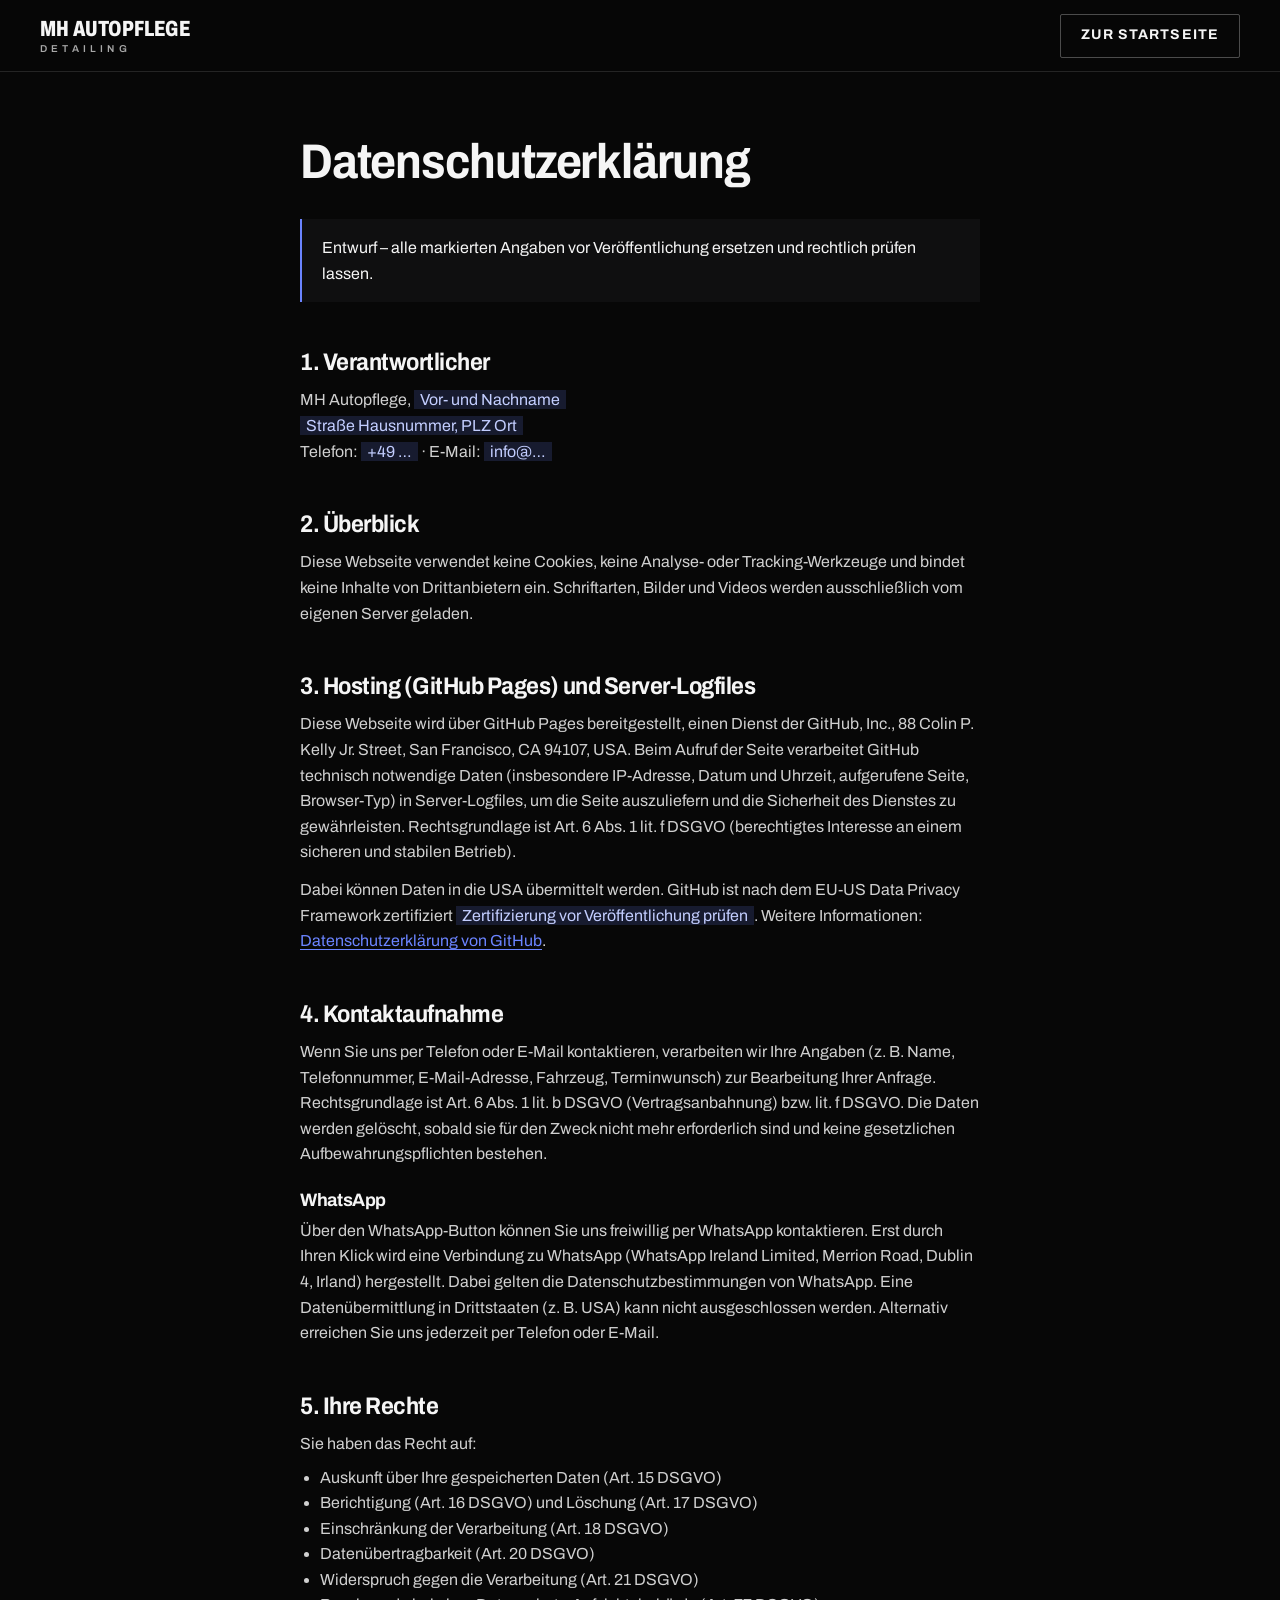
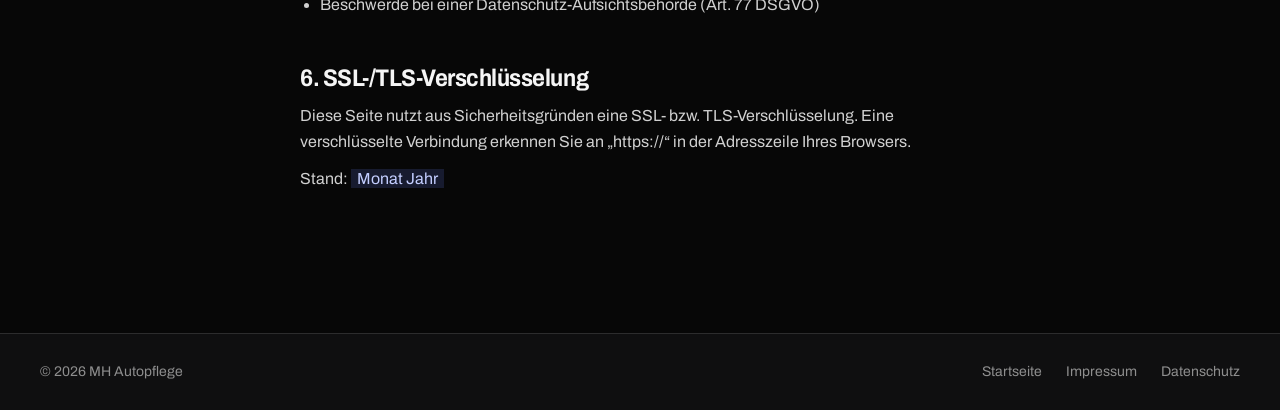
==== datenschutz.html @ 7309d9d5 "Design ruhiger und professioneller Überschriften in Satzschreibung statt Versalien, Hero-Headline ko" ====
<!doctype html>
<html lang="de">
<head>
  <meta charset="utf-8">
  <meta name="viewport" content="width=device-width, initial-scale=1">
  <meta http-equiv="Content-Security-Policy" content="default-src 'self'; img-src 'self' data:; media-src 'self'; font-src 'self'; style-src 'self'; script-src 'self'; object-src 'none'; base-uri 'self'; form-action 'self'">
  <meta name="referrer" content="strict-origin-when-cross-origin">
  <title>Datenschutz – MH Autopflege</title>
  <meta name="robots" content="noindex, follow">
  <meta name="theme-color" content="#070707">
  <link rel="icon" href="assets/img/favicon.svg" type="image/svg+xml">
  <link rel="stylesheet" href="assets/css/style.css">
  <script src="assets/js/main.js" defer></script>
</head>
<body>
  <a class="skip-link" href="#main">Zum Inhalt springen</a>
  <header class="site-header is-scrolled">
    <div class="container site-header__inner">
      <a class="wordmark" href="index.html" aria-label="MH Autopflege Detailing – zur Startseite">
        <span class="wordmark__name">MH Autopflege</span>
        <span class="wordmark__sub">Detailing</span>
      </a>
      <a class="btn btn--outline btn--sm" href="index.html">Zur Startseite</a>
    </div>
  </header>

  <main id="main" class="legal">
    <div class="container legal__inner">
      <h1 class="h-lg">Datenschutz&shy;erklärung</h1>
      <!-- TODO: Platzhalter ersetzen, Hosting-Anbieter eintragen und rechtlich prüfen lassen -->
      <p class="notice">Entwurf – alle markierten Angaben vor Veröffentlichung ersetzen und rechtlich prüfen lassen.</p>

      <h2>1. Verantwortlicher</h2>
      <p>MH Autopflege, <span class="todo">Vor- und Nachname</span><br>
      <span class="todo">Straße Hausnummer, PLZ Ort</span><br>
      Telefon: <span class="todo">+49 …</span> · E-Mail: <span class="todo">info@…</span></p>

      <h2>2. Überblick</h2>
      <p>Diese Webseite verwendet keine Cookies, keine Analyse- oder Tracking-Werkzeuge und bindet keine Inhalte von Drittanbietern ein. Schriftarten, Bilder und Videos werden ausschließlich vom eigenen Server geladen.</p>

      <h2>3. Hosting (GitHub Pages) und Server-Logfiles</h2>
      <p>Diese Webseite wird über GitHub Pages bereitgestellt, einen Dienst der GitHub, Inc., 88 Colin P. Kelly Jr. Street, San Francisco, CA 94107, USA. Beim Aufruf der Seite verarbeitet GitHub technisch notwendige Daten (insbesondere IP-Adresse, Datum und Uhrzeit, aufgerufene Seite, Browser-Typ) in Server-Logfiles, um die Seite auszuliefern und die Sicherheit des Dienstes zu gewährleisten. Rechtsgrundlage ist Art.&nbsp;6 Abs.&nbsp;1 lit.&nbsp;f DSGVO (berechtigtes Interesse an einem sicheren und stabilen Betrieb).</p>
      <p>Dabei können Daten in die USA übermittelt werden. GitHub ist nach dem EU-US Data Privacy Framework zertifiziert <span class="todo">Zertifizierung vor Veröffentlichung prüfen</span>. Weitere Informationen: <a href="https://docs.github.com/de/site-policy/privacy-policies/github-general-privacy-statement" rel="noopener noreferrer">Datenschutzerklärung von GitHub</a>.</p>

      <h2>4. Kontaktaufnahme</h2>
      <p>Wenn Sie uns per Telefon oder E-Mail kontaktieren, verarbeiten wir Ihre Angaben (z.&nbsp;B. Name, Telefonnummer, E-Mail-Adresse, Fahrzeug, Terminwunsch) zur Bearbeitung Ihrer Anfrage. Rechtsgrundlage ist Art.&nbsp;6 Abs.&nbsp;1 lit.&nbsp;b DSGVO (Vertragsanbahnung) bzw. lit.&nbsp;f DSGVO. Die Daten werden gelöscht, sobald sie für den Zweck nicht mehr erforderlich sind und keine gesetzlichen Aufbewahrungspflichten bestehen.</p>

      <h3>WhatsApp</h3>
      <p>Über den WhatsApp-Button können Sie uns freiwillig per WhatsApp kontaktieren. Erst durch Ihren Klick wird eine Verbindung zu WhatsApp (WhatsApp Ireland Limited, Merrion Road, Dublin 4, Irland) hergestellt. Dabei gelten die Datenschutzbestimmungen von WhatsApp. Eine Datenübermittlung in Drittstaaten (z.&nbsp;B. USA) kann nicht ausgeschlossen werden. Alternativ erreichen Sie uns jederzeit per Telefon oder E-Mail.</p>

      <h2>5. Ihre Rechte</h2>
      <p>Sie haben das Recht auf:</p>
      <ul>
        <li>Auskunft über Ihre gespeicherten Daten (Art.&nbsp;15 DSGVO)</li>
        <li>Berichtigung (Art.&nbsp;16 DSGVO) und Löschung (Art.&nbsp;17 DSGVO)</li>
        <li>Einschränkung der Verarbeitung (Art.&nbsp;18 DSGVO)</li>
        <li>Datenübertragbarkeit (Art.&nbsp;20 DSGVO)</li>
        <li>Widerspruch gegen die Verarbeitung (Art.&nbsp;21 DSGVO)</li>
        <li>Beschwerde bei einer Datenschutz-Aufsichtsbehörde (Art.&nbsp;77 DSGVO)</li>
      </ul>

      <h2>6. SSL-/TLS-Verschlüsselung</h2>
      <p>Diese Seite nutzt aus Sicherheitsgründen eine SSL- bzw. TLS-Verschlüsselung. Eine verschlüsselte Verbindung erkennen Sie an „https://“ in der Adresszeile Ihres Browsers.</p>

      <p>Stand: <span class="todo">Monat Jahr</span></p>
    </div>
  </main>

  <footer class="site-footer site-footer--compact">
    <div class="container">
      <div class="site-footer__bottom">
        <p>© <span data-year>2026</span> MH Autopflege</p>
        <nav class="footer-legal" aria-label="Rechtliches">
          <a href="index.html">Startseite</a>
          <a href="impressum.html">Impressum</a>
          <a href="datenschutz.html">Datenschutz</a>
        </nav>
      </div>
    </div>
  </footer>
</body>
</html>
---- assets/css/style.css ----
/* ==========================================================================
   MH Autopflege – Stylesheet
   Alle Farben/Abstände als Tokens in :root. Akzent = Studio-Blau (--accent).
   ========================================================================== */

/* ---------- Schrift (lokal, DSGVO-konform) ----------
   Archivo Variable: Achsen wght 100–900 und wdth 62–125 %.
   Überschriften schmal (font-stretch), Fließtext normal. */
@font-face {
  font-family: "Archivo";
  font-style: normal;
  font-display: swap;
  font-weight: 100 900;
  font-stretch: 62% 125%;
  src: url("../fonts/archivo-latin-wdth-normal.woff2") format("woff2-variations");
  unicode-range: U+0000-00FF, U+0131, U+0152-0153, U+02BB-02BC, U+02C6, U+02DA, U+02DC, U+0304, U+0308, U+0329, U+2000-206F, U+20AC, U+2122, U+2191, U+2193, U+2212, U+2215, U+FEFF, U+FFFD;
}

/* ---------- Tokens ---------- */
:root {
  /* Flächen */
  --color-bg: #070707;
  --color-bg-raised: #0f0f10;
  --color-bg-hover: #141416;
  --color-line: rgba(255, 255, 255, 0.12);
  --color-line-strong: rgba(255, 255, 255, 0.28);

  /* Text (Kontrast auf --color-bg: 19:1 / 8.6:1 / 6:1) */
  --color-text: #f5f5f5;
  --color-text-muted: #a8a8a8;
  --color-text-subtle: #8e8e8e;

  /* Akzent: Blau der Studio-Beleuchtung (6.2:1 auf --color-bg) */
  --color-accent: #6b84ff;
  --color-accent-line: rgba(107, 132, 255, 0.5);

  /* Primär-Button: weiß auf schwarz */
  --color-btn: #f5f5f5;
  --color-btn-text: #070707;
  --color-btn-hover: #d9d9d9;

  --font: "Archivo", system-ui, -apple-system, "Segoe UI", Roboto, sans-serif;
  --stretch-head: 90%;
  --stretch-display: 72%;

  /* Abstände (8er-Raster) */
  --space-1: 8px;
  --space-2: 16px;
  --space-3: 24px;
  --space-4: 32px;
  --space-6: 48px;
  --space-8: 64px;
  --section-y: clamp(80px, 11vw, 144px);

  --container: 1240px;
  --gutter: clamp(16px, 4vw, 40px);
  --header-h: 72px;
  --radius: 2px;

  --dur-fast: 150ms;
  --dur: 250ms;
  --ease-out: cubic-bezier(0.22, 1, 0.36, 1);

  --z-header: 50;
  --z-skip: 100;

  color-scheme: dark;
}

/* ---------- Basis ---------- */
*,
*::before,
*::after { box-sizing: border-box; }

html {
  scroll-behavior: smooth;
  scroll-padding-top: calc(var(--header-h) + 24px);
  -webkit-text-size-adjust: 100%;
}

body {
  margin: 0;
  background: var(--color-bg);
  color: var(--color-text);
  font-family: var(--font);
  font-size: 1rem;
  font-stretch: 100%;
  line-height: 1.6;
  -webkit-font-smoothing: antialiased;
}

img, video { display: block; max-width: 100%; }
a { color: inherit; text-decoration: none; }
ul { margin: 0; padding: 0; list-style: none; }
p { margin: 0; }
h1, h2, h3, h4 {
  margin: 0;
  font-weight: 700;
  font-stretch: var(--stretch-head);
  line-height: 1.05;
  letter-spacing: -0.02em;
  text-wrap: balance;
}

a, button { cursor: pointer; touch-action: manipulation; }

:focus-visible {
  outline: 2px solid var(--color-accent);
  outline-offset: 3px;
}

::selection { background: var(--color-accent); color: #000; }

.container {
  width: 100%;
  max-width: calc(var(--container) + var(--gutter) * 2);
  margin-inline: auto;
  padding-inline: var(--gutter);
}

.skip-link {
  position: absolute;
  left: var(--space-2);
  top: -80px;
  z-index: var(--z-skip);
  padding: 12px 16px;
  background: var(--color-btn);
  color: var(--color-btn-text);
  font-weight: 700;
}
.skip-link:focus { top: var(--space-2); }

[hidden] { display: none !important; }

.visually-hidden {
  position: absolute !important;
  width: 1px; height: 1px;
  margin: -1px; padding: 0;
  overflow: hidden;
  clip: rect(0 0 0 0);
  white-space: nowrap;
  border: 0;
}

/* ---------- Typo-Bausteine ---------- */
.label {
  font-size: 0.8125rem;
  font-weight: 600;
  letter-spacing: 0.14em;
  text-transform: uppercase;
  color: var(--color-text-muted);
}
.label--accent { color: var(--color-accent); }

.h-xl { font-size: clamp(2.625rem, 5.4vw, 5rem); letter-spacing: -0.03em; }
.h-lg { font-size: clamp(2rem, 3.8vw, 3.375rem); letter-spacing: -0.025em; }
.h-md { font-size: clamp(1.5rem, 2.4vw, 2rem); }

.lead {
  font-size: clamp(1.0625rem, 1.4vw, 1.1875rem);
  line-height: 1.6;
  color: var(--color-text-muted);
  max-width: 60ch;
}

/* ---------- Buttons ---------- */
.btn {
  display: inline-flex;
  align-items: center;
  justify-content: center;
  gap: 12px;
  min-height: 52px;
  padding: 0 28px;
  border: 1px solid transparent;
  border-radius: var(--radius);
  font-size: 0.875rem;
  font-weight: 700;
  letter-spacing: 0.08em;
  text-transform: uppercase;
  white-space: nowrap;
  transition: background-color var(--dur) var(--ease-out),
    border-color var(--dur) var(--ease-out), color var(--dur) var(--ease-out);
}
.btn svg { width: 18px; height: 18px; flex: none; transition: transform var(--dur) var(--ease-out); }
.btn:hover svg { transform: translateX(3px); }

.btn--primary { background: var(--color-btn); color: var(--color-btn-text); }
.btn--primary:hover { background: var(--color-btn-hover); }
.btn--primary:active { background: #c4c4c4; }

.btn--outline { border-color: var(--color-line-strong); color: var(--color-text); }
.btn--outline:hover { border-color: var(--color-text); }
.btn--outline:active { background: rgba(255, 255, 255, 0.06); }

.btn--sm { min-height: 44px; padding: 0 20px; }

.link-arrow {
  display: inline-flex;
  align-items: center;
  gap: 10px;
  min-height: 44px;
  font-size: 0.875rem;
  font-weight: 700;
  letter-spacing: 0.08em;
  text-transform: uppercase;
  border-bottom: 1px solid var(--color-line-strong);
  transition: border-color var(--dur) var(--ease-out), color var(--dur) var(--ease-out);
}
.link-arrow:hover { border-color: var(--color-accent); color: var(--color-accent); }
.link-arrow svg { width: 16px; height: 16px; }

/* ---------- Header ---------- */
.site-header {
  position: fixed;
  inset: 0 0 auto 0;
  z-index: var(--z-header);
  height: var(--header-h);
  border-bottom: 1px solid transparent;
  transition: background-color var(--dur) var(--ease-out), border-color var(--dur) var(--ease-out);
}
.site-header.is-scrolled,
.site-header.is-open {
  background: rgba(7, 7, 7, 0.92);
  border-bottom-color: var(--color-line);
  backdrop-filter: blur(12px);
}
.site-header__inner {
  display: flex;
  align-items: center;
  justify-content: space-between;
  gap: var(--space-3);
  height: 100%;
}

.wordmark {
  display: inline-flex;
  flex-direction: column;
  justify-content: center;
  min-height: 44px;
  line-height: 1;
}
.wordmark__name {
  white-space: nowrap;
  font-size: 1.375rem;
  font-weight: 800;
  font-stretch: var(--stretch-display);
  text-transform: uppercase;
  letter-spacing: 0.01em;
}
.wordmark__sub {
  margin-top: 4px;
  font-size: 0.625rem;
  font-weight: 600;
  letter-spacing: 0.42em;
  text-transform: uppercase;
  color: var(--color-text-muted);
}

.nav { display: flex; align-items: center; gap: var(--space-4); }
.nav__list { display: flex; gap: var(--space-1); }
.nav__link {
  display: inline-flex;
  align-items: center;
  min-height: 44px;
  padding: 0 12px;
  font-size: 0.8125rem;
  font-weight: 600;
  letter-spacing: 0.1em;
  text-transform: uppercase;
  color: var(--color-text-muted);
  transition: color var(--dur-fast) var(--ease-out);
}
.nav__link:hover,
.nav__link.is-active { color: var(--color-text); }

.nav-toggle {
  display: none;
  align-items: center;
  gap: 10px;
  min-height: 44px;
  padding: 0 14px;
  border: 1px solid var(--color-line-strong);
  border-radius: var(--radius);
  background: transparent;
  color: var(--color-text);
  font: inherit;
  font-size: 0.8125rem;
  font-weight: 700;
  letter-spacing: 0.1em;
  text-transform: uppercase;
}
.nav-toggle__icon { position: relative; width: 16px; height: 10px; }
.nav-toggle__icon::before,
.nav-toggle__icon::after {
  content: "";
  position: absolute;
  left: 0;
  width: 100%;
  height: 1.5px;
  background: currentColor;
  transition: transform var(--dur) var(--ease-out), top var(--dur) var(--ease-out);
}
.nav-toggle__icon::before { top: 0; }
.nav-toggle__icon::after { top: calc(100% - 1.5px); }
.is-open .nav-toggle__icon::before { top: 4px; transform: rotate(45deg); }
.is-open .nav-toggle__icon::after { top: 4px; transform: rotate(-45deg); }

@media (max-width: 960px) {
  .nav-toggle { display: inline-flex; }
  .nav {
    position: fixed;
    inset: var(--header-h) 0 auto 0;
    flex-direction: column;
    align-items: stretch;
    gap: var(--space-3);
    padding: var(--space-2) var(--gutter) var(--space-4);
    background: var(--color-bg);
    border-bottom: 1px solid var(--color-line);
    opacity: 0;
    visibility: hidden;
    transition: opacity var(--dur-fast) ease-in, visibility 0s linear var(--dur-fast);
  }
  .is-open .nav {
    opacity: 1;
    visibility: visible;
    transition: opacity var(--dur) var(--ease-out);
  }
  .nav__list { flex-direction: column; gap: 0; }
  .nav__link {
    width: 100%;
    min-height: 56px;
    padding: 0;
    font-size: 1.5rem;
    font-weight: 700;
    font-stretch: var(--stretch-head);
    letter-spacing: -0.01em;
    text-transform: none;
    color: var(--color-text);
    border-bottom: 1px solid var(--color-line);
  }
}

/* ---------- Hero ---------- */
.hero {
  position: relative;
  display: flex;
  align-items: flex-end;
  min-height: 100vh;
  min-height: 100dvh;
  padding: calc(var(--header-h) + var(--space-6)) 0 var(--space-8);
  overflow: hidden;
  isolation: isolate;
}
.hero__media {
  position: absolute;
  inset: 0 0 0 auto;
  z-index: -1;
  width: 52%;
}
.hero__media img,
.hero__video {
  position: absolute;
  inset: 0;
  width: 100%;
  height: 100%;
  object-fit: cover;
  object-position: 50% 30%;
}
.hero__media::after {
  content: "";
  position: absolute;
  inset: 0;
  background:
    linear-gradient(90deg, var(--color-bg) 0%, rgba(7, 7, 7, 0) 35%),
    linear-gradient(0deg, var(--color-bg) 0%, rgba(7, 7, 7, 0) 25%);
}
.hero__video { opacity: 0; transition: opacity 600ms var(--ease-out); }
.hero__video.is-ready { opacity: 1; }
.hero__media.is-missing img { display: none; }

.hero__content { position: relative; max-width: 780px; }
.hero__kicker { display: block; margin-bottom: var(--space-3); }
.hero__title { line-height: 1.02; }
.hero__title span { display: block; color: var(--color-accent); }
.hero__text { margin-top: var(--space-4); }
.hero__text p + p { margin-top: 4px; }
.hero__actions {
  display: flex;
  flex-wrap: wrap;
  gap: 12px;
  margin-top: var(--space-6);
}

@media (max-width: 960px) {
  .hero { min-height: 100svh; }
  .hero__media { width: 100%; }
  .hero__media img { object-position: 50% 20%; }
  .hero__media::after {
    background: linear-gradient(0deg, var(--color-bg) 12%, rgba(7, 7, 7, 0.9) 50%, rgba(7, 7, 7, 0.6) 80%, rgba(7, 7, 7, 0.7) 100%);
  }
}
@media (max-width: 560px) {
  .hero__actions .btn { flex: 1 1 100%; }
}

/* ---------- Sektionen ---------- */
.section { padding-block: var(--section-y); }
.section--raised { background: var(--color-bg-raised); }
.section + .section:not(.section--raised) { border-top: 1px solid var(--color-line); }

.section-head {
  display: grid;
  grid-template-columns: 1fr 1fr;
  gap: var(--space-3) var(--space-6);
  align-items: end;
  margin-bottom: clamp(48px, 7vw, 88px);
}
.section-head .label { grid-column: 1 / -1; }
.section-head .lead { justify-self: end; }
@media (max-width: 860px) {
  .section-head { grid-template-columns: 1fr; }
  .section-head .lead { justify-self: start; }
}

/* ---------- Über uns / Intro ---------- */
.about {
  display: grid;
  grid-template-columns: 5fr 7fr;
  gap: clamp(40px, 7vw, 112px);
  align-items: center;
}
.about__media {
  position: relative;
  aspect-ratio: 4 / 5;
  overflow: hidden;
  background: var(--color-bg-raised);
}
.about__media img { width: 100%; height: 100%; object-fit: cover; }
.about__title { margin: var(--space-3) 0 var(--space-4); }
.about__sub {
  margin-bottom: var(--space-2);
  font-size: 1.1875rem;
  font-weight: 700;
  color: var(--color-text);
}
.about .link-arrow { margin-top: var(--space-4); }

.facts {
  display: grid;
  grid-template-columns: 1fr 1fr;
  margin-top: var(--space-6);
  border-top: 1px solid var(--color-line);
}
.fact { padding: var(--space-3) var(--space-3) 0 0; }
.fact + .fact { padding-left: var(--space-3); border-left: 1px solid var(--color-line); }
.fact__value {
  display: block;
  font-size: clamp(3rem, 6vw, 4.5rem);
  font-weight: 800;
  font-stretch: var(--stretch-display);
  line-height: 1;
  font-variant-numeric: tabular-nums;
}
.fact__label { display: block; margin-top: var(--space-1); font-weight: 700; }
.fact__sub { display: block; color: var(--color-text-muted); font-size: 0.9375rem; }

@media (max-width: 860px) {
  .about { grid-template-columns: 1fr; }
  .about__media { aspect-ratio: 4 / 4.2; }
}

/* ---------- Leistungen ---------- */
.jump {
  display: grid;
  grid-template-columns: repeat(4, minmax(0, 1fr));
  gap: 1px;
  margin-bottom: clamp(48px, 7vw, 88px);
  background: var(--color-line);
  border: 1px solid var(--color-line);
}
.jump a {
  display: flex;
  align-items: center;
  gap: 10px;
  min-height: 64px;
  padding: 0 var(--space-2);
  background: var(--color-bg);
  font-size: 0.875rem;
  font-weight: 700;
  letter-spacing: 0.06em;
  text-transform: uppercase;
  transition: background-color var(--dur-fast) var(--ease-out);
}
.jump a span { color: var(--color-accent); font-variant-numeric: tabular-nums; }
.jump a:hover { background: var(--color-bg-hover); }
@media (max-width: 960px) {
  .jump { grid-template-columns: repeat(2, minmax(0, 1fr)); }
}
@media (max-width: 560px) {
  .jump a { min-height: 56px; gap: 8px; padding: 0 12px; font-size: 0.8125rem; font-stretch: 82%; letter-spacing: 0.02em; }
}

.category {
  display: grid;
  grid-template-columns: 4fr 8fr;
  gap: var(--space-4) clamp(32px, 6vw, 96px);
}
.category + .category { margin-top: clamp(72px, 10vw, 128px); }
.category__aside { align-self: start; position: sticky; top: calc(var(--header-h) + var(--space-4)); }
.category__num {
  display: block;
  margin-bottom: var(--space-2);
  font-size: 0.875rem;
  font-weight: 700;
  letter-spacing: 0.1em;
  color: var(--color-accent);
  font-variant-numeric: tabular-nums;
}
.category__intro { margin-top: var(--space-2); color: var(--color-text-muted); max-width: 36ch; }

@media (max-width: 860px) {
  .category { grid-template-columns: 1fr; }
  .category__aside { position: static; }
}

/* Leistungszeile: Bild | Text | Preis */
.services { border-top: 1px solid var(--color-line); }
.service {
  display: grid;
  grid-template-columns: 200px 1fr auto;
  gap: var(--space-3);
  align-items: start;
  padding: var(--space-3) 0;
  border-bottom: 1px solid var(--color-line);
}
.service__title {
  font-size: clamp(1.25rem, 1.8vw, 1.5rem);
  line-height: 1.15;
}
.service__note {
  margin-top: 6px;
  font-size: 0.8125rem;
  font-weight: 600;
  letter-spacing: 0.08em;
  text-transform: uppercase;
  color: var(--color-text-subtle);
}
.service__text { margin-top: 12px; color: var(--color-text-muted); max-width: 52ch; }
.service__price {
  font-size: clamp(1.5rem, 2.4vw, 1.875rem);
  font-weight: 800;
  font-stretch: var(--stretch-display);
  line-height: 1;
  white-space: nowrap;
  text-align: right;
}
.service__price small {
  display: block;
  margin-bottom: 4px;
  font-size: 0.75rem;
  font-weight: 600;
  font-stretch: 100%;
  letter-spacing: 0.12em;
  text-transform: uppercase;
  color: var(--color-text-subtle);
}

@media (max-width: 560px) {
  .service {
    grid-template-columns: 108px 1fr;
    gap: 6px var(--space-2);
  }
  .service__media { grid-column: 1; grid-row: 1 / span 2; }
  .service__body { grid-column: 2; grid-row: 1; }
  .service__price {
    grid-column: 2;
    grid-row: 2;
    align-self: start;
    text-align: left;
    font-size: 1.25rem;
  }
  .service__price small { display: inline; margin: 0 6px 0 0; }
  .service__title { font-size: 1.1875rem; }
  .service__text { margin-top: 8px; font-size: 0.9375rem; }
}

/* Bildrahmen; fehlt das Foto, erscheint die Icon-Kachel (.media__icon) */
.media {
  position: relative;
  aspect-ratio: 4 / 5;
  overflow: hidden;
  background: var(--color-bg-raised);
}
.media img { width: 100%; height: 100%; object-fit: cover; }
.media__icon { display: none; }
.media.is-missing {
  background:
    radial-gradient(70% 55% at 50% 45%, rgba(107, 132, 255, 0.12), transparent 70%),
    linear-gradient(180deg, #141417, #0d0d0f);
  box-shadow: inset 0 0 0 1px var(--color-line);
}
.media.is-missing .media__icon {
  position: absolute;
  inset: 0;
  display: grid;
  place-items: center;
  color: var(--color-accent);
}
.media__icon svg { width: 34%; max-width: 64px; height: auto; }
.media.is-missing img,
.media.is-missing video { display: none; }

/* ---------- Komplettpakete ---------- */
.packages-wrap {
  display: grid;
  grid-template-columns: 5fr 7fr;
  gap: clamp(40px, 7vw, 112px);
  align-items: start;
}
.packages-wrap .media {
  position: sticky;
  top: calc(var(--header-h) + var(--space-4));
  aspect-ratio: 3 / 4;
}
.packages-lead { margin: var(--space-3) 0 var(--space-6); }
.packages { border-top: 1px solid var(--color-line); }
.package {
  display: grid;
  grid-template-columns: 1fr auto;
  gap: var(--space-2) var(--space-4);
  padding: var(--space-4) 0;
  border-bottom: 1px solid var(--color-line);
}
.package__title { font-size: clamp(1.5rem, 2.4vw, 2rem); }
.package__price {
  font-size: clamp(1.75rem, 3vw, 2.5rem);
  font-weight: 800;
  font-stretch: var(--stretch-display);
  line-height: 0.95;
  text-align: right;
  white-space: nowrap;
}
.package__price small {
  display: block;
  margin-bottom: 4px;
  font-size: 0.75rem;
  font-weight: 600;
  font-stretch: 100%;
  letter-spacing: 0.12em;
  text-transform: uppercase;
  color: var(--color-text-subtle);
}
.package__groups {
  grid-column: 1 / -1;
  display: grid;
  grid-template-columns: 1fr 1fr;
  gap: var(--space-3);
}
.package__group h4 {
  margin-bottom: 10px;
  font-size: 0.8125rem;
  font-weight: 700;
  font-stretch: 100%;
  letter-spacing: 0.14em;
  text-transform: uppercase;
  color: var(--color-accent);
}
.ticks li {
  position: relative;
  padding-left: 22px;
  color: var(--color-text-muted);
}
.ticks li + li { margin-top: 4px; }
.ticks li::before {
  content: "";
  position: absolute;
  left: 0;
  top: 0.62em;
  width: 10px;
  height: 1.5px;
  background: var(--color-text);
}
.price-note {
  margin-top: var(--space-6);
  padding-top: var(--space-3);
  border-top: 1px solid var(--color-line);
  font-size: 0.9375rem;
  color: var(--color-text-subtle);
  max-width: 80ch;
}
.packages-wrap .btn { margin-top: var(--space-4); }

@media (max-width: 860px) {
  .packages-wrap { grid-template-columns: 1fr; }
  .packages-wrap .media { position: static; aspect-ratio: 4 / 3.4; }
  .packages-wrap .media img { object-position: 50% 62%; }
}
@media (max-width: 480px) {
  .package__groups { grid-template-columns: 1fr; }
}

/* ---------- Videos ---------- */
.video-wrap {
  display: grid;
  grid-template-columns: minmax(0, 1fr) auto;
  gap: var(--space-6) clamp(40px, 7vw, 112px);
  align-items: center;
}
.video-wrap__text .h-lg { margin: var(--space-3) 0 var(--space-3); }
.videos { display: flex; flex-wrap: wrap; gap: var(--space-3); }
.video { width: min(380px, 100%); margin: 0; }
.video .media { aspect-ratio: 9 / 16; }
.video video { width: 100%; height: 100%; object-fit: cover; background: #000; }
.video figcaption { margin-top: var(--space-2); font-weight: 700; }
.video figcaption span { display: block; font-weight: 400; color: var(--color-text-muted); font-size: 0.9375rem; }
@media (max-width: 860px) {
  .video-wrap { grid-template-columns: 1fr; }
  .video { width: 100%; max-width: 420px; }
}

/* ---------- Kontakt ---------- */
.contact {
  display: grid;
  grid-template-columns: 5fr 7fr;
  gap: var(--space-6) clamp(40px, 7vw, 112px);
  align-items: start;
}
.contact__media { aspect-ratio: 4 / 5; }
.contact__media img { object-position: 50% 30%; }
.contact__title { margin: var(--space-3) 0 var(--space-4); }
.contact__phone {
  display: inline-flex;
  align-items: center;
  min-height: 56px;
  margin-top: var(--space-4);
  font-size: clamp(2rem, 5vw, 3.75rem);
  font-weight: 800;
  font-stretch: var(--stretch-display);
  line-height: 1;
  border-bottom: 2px solid var(--color-accent-line);
  transition: border-color var(--dur) var(--ease-out), color var(--dur) var(--ease-out);
}
.contact__phone:hover { color: var(--color-accent); border-color: var(--color-accent); }
.contact__actions { display: flex; flex-wrap: wrap; gap: 12px; margin-top: var(--space-4); }
.contact__list { margin: var(--space-6) 0 0; border-top: 1px solid var(--color-line); }
.contact__item {
  display: grid;
  grid-template-columns: 140px 1fr;
  align-items: center;
  gap: var(--space-2);
  min-height: 56px;
  padding: 6px 0;
  border-bottom: 1px solid var(--color-line);
}
.contact__item dd { margin: 0; font-size: 1.0625rem; }
.contact__item a {
  display: inline-flex;
  align-items: center;
  min-height: 44px;
  transition: color var(--dur-fast);
}
.contact__item a:hover { color: var(--color-accent); }

@media (max-width: 860px) {
  .contact { grid-template-columns: 1fr; }
  .contact__media { aspect-ratio: 4 / 3.6; }
}
@media (max-width: 560px) {
  .contact__actions .btn { flex: 1 1 100%; }
  .contact__item { grid-template-columns: 1fr; gap: 0; padding: 12px 0; }
}

/* ---------- Footer ---------- */
.site-footer {
  padding-block: var(--space-8) var(--space-4);
  border-top: 1px solid var(--color-line);
  background: var(--color-bg-raised);
  color: var(--color-text-muted);
  font-size: 0.9375rem;
}
.footer-grid {
  display: grid;
  grid-template-columns: 2fr 1fr 1fr;
  gap: var(--space-6) var(--space-4);
}
.footer-brand p { margin-top: var(--space-2); max-width: 34ch; }
.footer-col h2 {
  margin-bottom: 12px;
  font-size: 0.8125rem;
  font-weight: 700;
  font-stretch: 100%;
  letter-spacing: 0.14em;
  text-transform: uppercase;
  color: var(--color-text);
}
.footer-col a,
.footer-col span {
  display: flex;
  align-items: center;
  min-height: 40px;
}
.footer-col a { transition: color var(--dur-fast); }
.footer-col a:hover { color: var(--color-text); }
.site-footer__bottom {
  display: flex;
  flex-wrap: wrap;
  justify-content: space-between;
  align-items: center;
  gap: 0 var(--space-3);
  margin-top: var(--space-6);
  padding-top: var(--space-2);
  border-top: 1px solid var(--color-line);
  font-size: 0.875rem;
  color: var(--color-text-subtle);
}
.footer-legal { display: flex; gap: var(--space-3); }
.footer-legal a {
  display: inline-flex;
  align-items: center;
  min-height: 44px;
  transition: color var(--dur-fast);
}
.footer-legal a:hover { color: var(--color-text); }
.site-footer--compact { padding-block: var(--space-2); }
.site-footer--compact .site-footer__bottom { margin-top: 0; padding-top: 0; border-top: 0; }

@media (max-width: 760px) {
  .footer-grid { grid-template-columns: 1fr 1fr; }
  .footer-brand { grid-column: 1 / -1; }
}
@media (max-width: 420px) {
  .footer-grid { grid-template-columns: 1fr; }
}

/* ---------- Rechtstexte ---------- */
.legal { padding: calc(var(--header-h) + var(--space-8)) 0 var(--section-y); }
.legal__inner { max-width: 760px; }
.legal h1 { margin-bottom: var(--space-4); }
.legal h2 {
  margin: var(--space-6) 0 12px;
  font-size: 1.5rem;
}
.legal h3 {
  margin: var(--space-3) 0 8px;
  font-size: 1.125rem;
  font-stretch: 100%;
  text-transform: none;
}
.legal p, .legal li { color: #d0d0d0; overflow-wrap: break-word; }
.legal p + p { margin-top: 12px; }
.legal ul { list-style: disc; padding-left: 20px; margin-top: 8px; }
.legal a { color: var(--color-accent); text-decoration: underline; text-underline-offset: 3px; }
.legal .todo {
  padding: 1px 6px;
  background: rgba(107, 132, 255, 0.16);
  color: #c3ceff;
}
.legal .notice {
  margin-bottom: var(--space-4);
  padding: var(--space-2) 20px;
  border-left: 2px solid var(--color-accent);
  background: var(--color-bg-raised);
  color: var(--color-text);
}

/* ---------- Bewegung reduzieren ---------- */
@media (prefers-reduced-motion: reduce) {
  html { scroll-behavior: auto; }
  *, *::before, *::after {
    animation-duration: 0.01ms !important;
    animation-iteration-count: 1 !important;
    transition-duration: 0.01ms !important;
  }
}
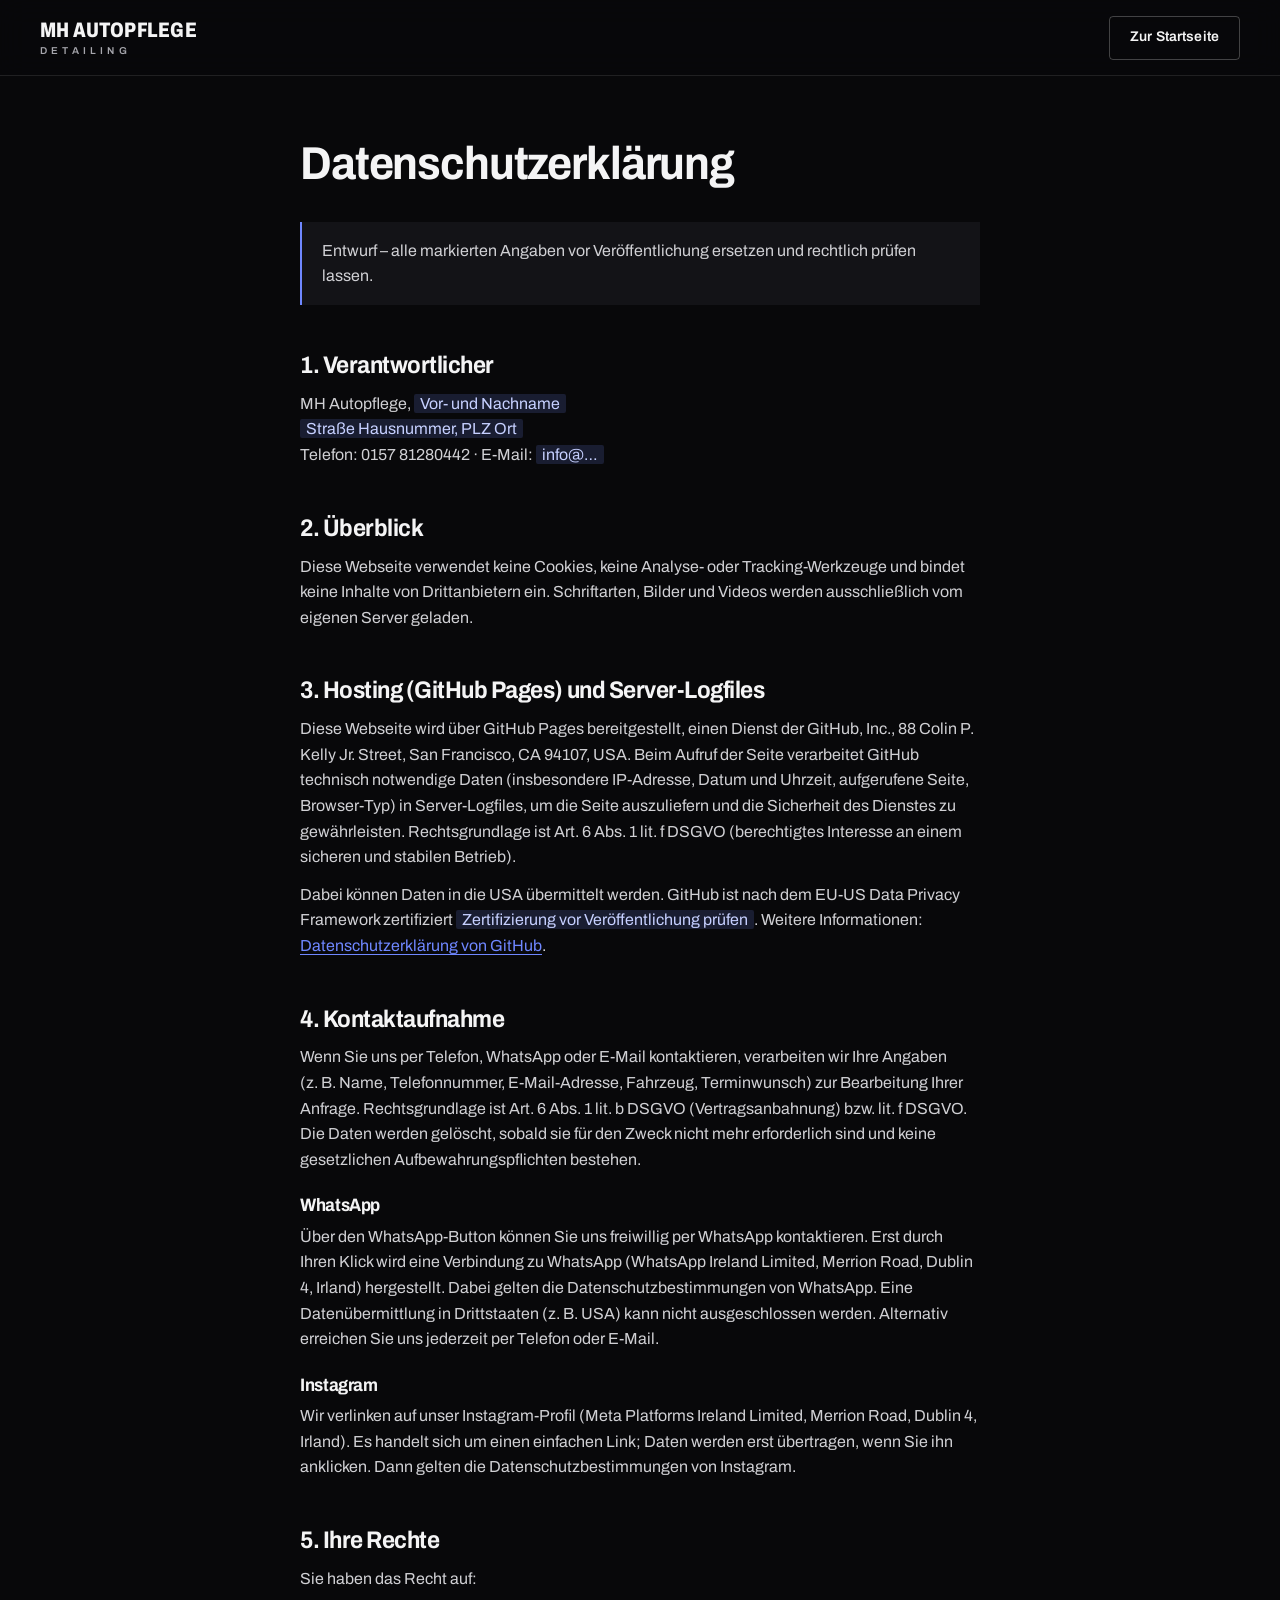
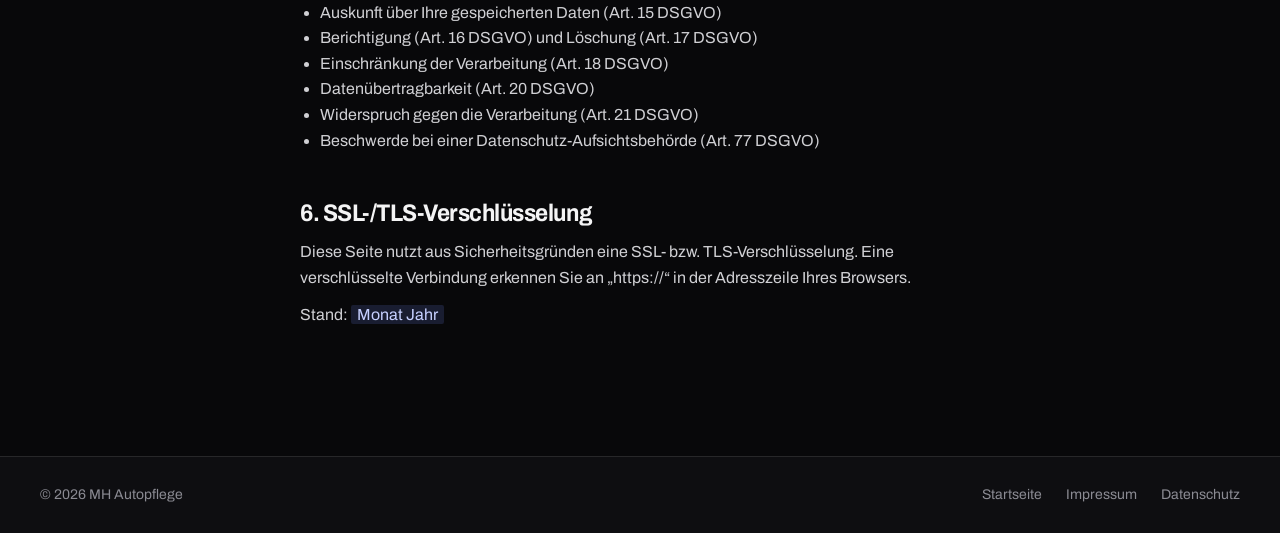
==== commit 5e9d39a9: "Hero mit Vollbild-Video, neue Anordnung, echte Kontaktdaten - Hero: Hintergrundvideo vollflächig (10" ====
--- a/datenschutz.html
+++ b/datenschutz.html
@@ -33,7 +33,7 @@
       <h2>1. Verantwortlicher</h2>
       <p>MH Autopflege, <span class="todo">Vor- und Nachname</span><br>
       <span class="todo">Straße Hausnummer, PLZ Ort</span><br>
-      Telefon: <span class="todo">+49 …</span> · E-Mail: <span class="todo">info@…</span></p>
+      Telefon: 0157 81280442 · E-Mail: <span class="todo">info@…</span></p>
 
       <h2>2. Überblick</h2>
       <p>Diese Webseite verwendet keine Cookies, keine Analyse- oder Tracking-Werkzeuge und bindet keine Inhalte von Drittanbietern ein. Schriftarten, Bilder und Videos werden ausschließlich vom eigenen Server geladen.</p>
@@ -43,10 +43,13 @@
       <p>Dabei können Daten in die USA übermittelt werden. GitHub ist nach dem EU-US Data Privacy Framework zertifiziert <span class="todo">Zertifizierung vor Veröffentlichung prüfen</span>. Weitere Informationen: <a href="https://docs.github.com/de/site-policy/privacy-policies/github-general-privacy-statement" rel="noopener noreferrer">Datenschutzerklärung von GitHub</a>.</p>
 
       <h2>4. Kontaktaufnahme</h2>
-      <p>Wenn Sie uns per Telefon oder E-Mail kontaktieren, verarbeiten wir Ihre Angaben (z.&nbsp;B. Name, Telefonnummer, E-Mail-Adresse, Fahrzeug, Terminwunsch) zur Bearbeitung Ihrer Anfrage. Rechtsgrundlage ist Art.&nbsp;6 Abs.&nbsp;1 lit.&nbsp;b DSGVO (Vertragsanbahnung) bzw. lit.&nbsp;f DSGVO. Die Daten werden gelöscht, sobald sie für den Zweck nicht mehr erforderlich sind und keine gesetzlichen Aufbewahrungspflichten bestehen.</p>
+      <p>Wenn Sie uns per Telefon, WhatsApp oder E-Mail kontaktieren, verarbeiten wir Ihre Angaben (z.&nbsp;B. Name, Telefonnummer, E-Mail-Adresse, Fahrzeug, Terminwunsch) zur Bearbeitung Ihrer Anfrage. Rechtsgrundlage ist Art.&nbsp;6 Abs.&nbsp;1 lit.&nbsp;b DSGVO (Vertragsanbahnung) bzw. lit.&nbsp;f DSGVO. Die Daten werden gelöscht, sobald sie für den Zweck nicht mehr erforderlich sind und keine gesetzlichen Aufbewahrungspflichten bestehen.</p>
 
       <h3>WhatsApp</h3>
       <p>Über den WhatsApp-Button können Sie uns freiwillig per WhatsApp kontaktieren. Erst durch Ihren Klick wird eine Verbindung zu WhatsApp (WhatsApp Ireland Limited, Merrion Road, Dublin 4, Irland) hergestellt. Dabei gelten die Datenschutzbestimmungen von WhatsApp. Eine Datenübermittlung in Drittstaaten (z.&nbsp;B. USA) kann nicht ausgeschlossen werden. Alternativ erreichen Sie uns jederzeit per Telefon oder E-Mail.</p>
+
+      <h3>Instagram</h3>
+      <p>Wir verlinken auf unser Instagram-Profil (Meta Platforms Ireland Limited, Merrion Road, Dublin 4, Irland). Es handelt sich um einen einfachen Link; Daten werden erst übertragen, wenn Sie ihn anklicken. Dann gelten die Datenschutzbestimmungen von Instagram.</p>
 
       <h2>5. Ihre Rechte</h2>
       <p>Sie haben das Recht auf:</p>
--- a/assets/css/style.css
+++ b/assets/css/style.css
@@ -1,11 +1,10 @@
 /* ==========================================================================
    MH Autopflege – Stylesheet
-   Alle Farben/Abstände als Tokens in :root. Akzent = Studio-Blau (--accent).
+   Alle Farben/Abstände als Tokens in :root. Akzent = Studio-Blau (--color-accent).
    ========================================================================== */
 
 /* ---------- Schrift (lokal, DSGVO-konform) ----------
-   Archivo Variable: Achsen wght 100–900 und wdth 62–125 %.
-   Überschriften schmal (font-stretch), Fließtext normal. */
+   Archivo Variable: Achsen wght 100–900, wdth 62–125 %. */
 @font-face {
   font-family: "Archivo";
   font-style: normal;
@@ -18,44 +17,42 @@
 
 /* ---------- Tokens ---------- */
 :root {
-  /* Flächen */
-  --color-bg: #070707;
-  --color-bg-raised: #0f0f10;
-  --color-bg-hover: #141416;
-  --color-line: rgba(255, 255, 255, 0.12);
-  --color-line-strong: rgba(255, 255, 255, 0.28);
-
-  /* Text (Kontrast auf --color-bg: 19:1 / 8.6:1 / 6:1) */
-  --color-text: #f5f5f5;
-  --color-text-muted: #a8a8a8;
-  --color-text-subtle: #8e8e8e;
-
-  /* Akzent: Blau der Studio-Beleuchtung (6.2:1 auf --color-bg) */
-  --color-accent: #6b84ff;
-  --color-accent-line: rgba(107, 132, 255, 0.5);
-
-  /* Primär-Button: weiß auf schwarz */
-  --color-btn: #f5f5f5;
-  --color-btn-text: #070707;
-  --color-btn-hover: #d9d9d9;
+  --color-bg: #08080a;
+  --color-bg-alt: #0e0e11;
+  --color-surface: #131317;
+  --color-surface-hover: #18181d;
+  --color-line: rgba(255, 255, 255, 0.1);
+  --color-line-strong: rgba(255, 255, 255, 0.24);
+
+  /* Kontrast auf --color-bg: 18:1 / 8.4:1 / 5.9:1 */
+  --color-text: #f4f4f5;
+  --color-text-muted: #a6a6ad;
+  --color-text-subtle: #8b8b93;
+
+  /* Studio-Blau (6:1 auf --color-bg) */
+  --color-accent: #6f87ff;
+
+  --color-btn: #f4f4f5;
+  --color-btn-text: #08080a;
+  --color-btn-hover: #dadade;
 
   --font: "Archivo", system-ui, -apple-system, "Segoe UI", Roboto, sans-serif;
-  --stretch-head: 90%;
-  --stretch-display: 72%;
-
-  /* Abstände (8er-Raster) */
+  --stretch-head: 92%;
+  --stretch-num: 78%;
+
   --space-1: 8px;
   --space-2: 16px;
   --space-3: 24px;
   --space-4: 32px;
+  --space-5: 40px;
   --space-6: 48px;
   --space-8: 64px;
-  --section-y: clamp(80px, 11vw, 144px);
-
-  --container: 1240px;
-  --gutter: clamp(16px, 4vw, 40px);
-  --header-h: 72px;
-  --radius: 2px;
+  --section-y: clamp(80px, 10vw, 136px);
+
+  --container: 1200px;
+  --gutter: clamp(20px, 4vw, 40px);
+  --header-h: 76px;
+  --radius: 4px;
 
   --dur-fast: 150ms;
   --dur: 250ms;
@@ -68,9 +65,7 @@
 }
 
 /* ---------- Basis ---------- */
-*,
-*::before,
-*::after { box-sizing: border-box; }
+*, *::before, *::after { box-sizing: border-box; }
 
 html {
   scroll-behavior: smooth;
@@ -84,7 +79,6 @@
   color: var(--color-text);
   font-family: var(--font);
   font-size: 1rem;
-  font-stretch: 100%;
   line-height: 1.6;
   -webkit-font-smoothing: antialiased;
 }
@@ -97,18 +91,14 @@
   margin: 0;
   font-weight: 700;
   font-stretch: var(--stretch-head);
-  line-height: 1.05;
+  line-height: 1.08;
   letter-spacing: -0.02em;
   text-wrap: balance;
 }
-
 a, button { cursor: pointer; touch-action: manipulation; }
-
-:focus-visible {
-  outline: 2px solid var(--color-accent);
-  outline-offset: 3px;
-}
-
+[hidden] { display: none !important; }
+
+:focus-visible { outline: 2px solid var(--color-accent); outline-offset: 3px; }
 ::selection { background: var(--color-accent); color: #000; }
 
 .container {
@@ -130,84 +120,55 @@
 }
 .skip-link:focus { top: var(--space-2); }
 
-[hidden] { display: none !important; }
-
-.visually-hidden {
-  position: absolute !important;
-  width: 1px; height: 1px;
-  margin: -1px; padding: 0;
-  overflow: hidden;
-  clip: rect(0 0 0 0);
-  white-space: nowrap;
-  border: 0;
-}
-
-/* ---------- Typo-Bausteine ---------- */
+/* ---------- Typografie ---------- */
 .label {
+  display: inline-block;
   font-size: 0.8125rem;
   font-weight: 600;
   letter-spacing: 0.14em;
   text-transform: uppercase;
-  color: var(--color-text-muted);
-}
-.label--accent { color: var(--color-accent); }
-
-.h-xl { font-size: clamp(2.625rem, 5.4vw, 5rem); letter-spacing: -0.03em; }
-.h-lg { font-size: clamp(2rem, 3.8vw, 3.375rem); letter-spacing: -0.025em; }
-.h-md { font-size: clamp(1.5rem, 2.4vw, 2rem); }
-
+  color: var(--color-accent);
+}
+.h-xl { font-size: clamp(2.625rem, 5.2vw, 4.75rem); letter-spacing: -0.03em; line-height: 1.02; }
+.h-lg { font-size: clamp(2rem, 3.6vw, 3.25rem); letter-spacing: -0.025em; }
+.h-md { font-size: clamp(1.5rem, 2.2vw, 2rem); }
 .lead {
-  font-size: clamp(1.0625rem, 1.4vw, 1.1875rem);
-  line-height: 1.6;
+  font-size: clamp(1.0625rem, 1.3vw, 1.1875rem);
+  line-height: 1.65;
   color: var(--color-text-muted);
   max-width: 60ch;
 }
+
+/* Einheitlicher Abschnittskopf */
+.section-head { max-width: 720px; margin-bottom: clamp(40px, 5vw, 64px); }
+.section-head .h-lg { margin-top: var(--space-2); }
+.section-head .lead { margin-top: var(--space-2); }
 
 /* ---------- Buttons ---------- */
 .btn {
   display: inline-flex;
   align-items: center;
   justify-content: center;
-  gap: 12px;
+  gap: 10px;
   min-height: 52px;
-  padding: 0 28px;
+  padding: 0 26px;
   border: 1px solid transparent;
   border-radius: var(--radius);
-  font-size: 0.875rem;
-  font-weight: 700;
-  letter-spacing: 0.08em;
-  text-transform: uppercase;
+  font-size: 0.9375rem;
+  font-weight: 600;
+  letter-spacing: 0.01em;
   white-space: nowrap;
-  transition: background-color var(--dur) var(--ease-out),
-    border-color var(--dur) var(--ease-out), color var(--dur) var(--ease-out);
+  transition: background-color var(--dur) var(--ease-out), border-color var(--dur) var(--ease-out),
+    color var(--dur) var(--ease-out);
 }
 .btn svg { width: 18px; height: 18px; flex: none; transition: transform var(--dur) var(--ease-out); }
 .btn:hover svg { transform: translateX(3px); }
-
 .btn--primary { background: var(--color-btn); color: var(--color-btn-text); }
 .btn--primary:hover { background: var(--color-btn-hover); }
-.btn--primary:active { background: #c4c4c4; }
-
 .btn--outline { border-color: var(--color-line-strong); color: var(--color-text); }
-.btn--outline:hover { border-color: var(--color-text); }
-.btn--outline:active { background: rgba(255, 255, 255, 0.06); }
-
-.btn--sm { min-height: 44px; padding: 0 20px; }
-
-.link-arrow {
-  display: inline-flex;
-  align-items: center;
-  gap: 10px;
-  min-height: 44px;
-  font-size: 0.875rem;
-  font-weight: 700;
-  letter-spacing: 0.08em;
-  text-transform: uppercase;
-  border-bottom: 1px solid var(--color-line-strong);
-  transition: border-color var(--dur) var(--ease-out), color var(--dur) var(--ease-out);
-}
-.link-arrow:hover { border-color: var(--color-accent); color: var(--color-accent); }
-.link-arrow svg { width: 16px; height: 16px; }
+.btn--outline:hover { border-color: var(--color-text); background: rgba(255, 255, 255, 0.04); }
+.btn--sm { min-height: 44px; padding: 0 20px; font-size: 0.875rem; }
+.btn--block { width: 100%; }
 
 /* ---------- Header ---------- */
 .site-header {
@@ -220,9 +181,9 @@
 }
 .site-header.is-scrolled,
 .site-header.is-open {
-  background: rgba(7, 7, 7, 0.92);
+  background: rgba(8, 8, 10, 0.9);
   border-bottom-color: var(--color-line);
-  backdrop-filter: blur(12px);
+  backdrop-filter: blur(14px);
 }
 .site-header__inner {
   display: flex;
@@ -240,15 +201,15 @@
   line-height: 1;
 }
 .wordmark__name {
+  font-size: 1.3125rem;
+  font-weight: 800;
+  font-stretch: var(--stretch-num);
+  letter-spacing: 0.01em;
+  text-transform: uppercase;
   white-space: nowrap;
-  font-size: 1.375rem;
-  font-weight: 800;
-  font-stretch: var(--stretch-display);
-  text-transform: uppercase;
-  letter-spacing: 0.01em;
 }
 .wordmark__sub {
-  margin-top: 4px;
+  margin-top: 5px;
   font-size: 0.625rem;
   font-weight: 600;
   letter-spacing: 0.42em;
@@ -257,16 +218,14 @@
 }
 
 .nav { display: flex; align-items: center; gap: var(--space-4); }
-.nav__list { display: flex; gap: var(--space-1); }
+.nav__list { display: flex; gap: 4px; }
 .nav__link {
   display: inline-flex;
   align-items: center;
   min-height: 44px;
-  padding: 0 12px;
-  font-size: 0.8125rem;
-  font-weight: 600;
-  letter-spacing: 0.1em;
-  text-transform: uppercase;
+  padding: 0 14px;
+  font-size: 0.9375rem;
+  font-weight: 500;
   color: var(--color-text-muted);
   transition: color var(--dur-fast) var(--ease-out);
 }
@@ -284,10 +243,8 @@
   background: transparent;
   color: var(--color-text);
   font: inherit;
-  font-size: 0.8125rem;
-  font-weight: 700;
-  letter-spacing: 0.1em;
-  text-transform: uppercase;
+  font-size: 0.875rem;
+  font-weight: 600;
 }
 .nav-toggle__icon { position: relative; width: 16px; height: 10px; }
 .nav-toggle__icon::before,
@@ -313,50 +270,37 @@
     flex-direction: column;
     align-items: stretch;
     gap: var(--space-3);
-    padding: var(--space-2) var(--gutter) var(--space-4);
+    padding: var(--space-1) var(--gutter) var(--space-4);
     background: var(--color-bg);
     border-bottom: 1px solid var(--color-line);
     opacity: 0;
     visibility: hidden;
     transition: opacity var(--dur-fast) ease-in, visibility 0s linear var(--dur-fast);
   }
-  .is-open .nav {
-    opacity: 1;
-    visibility: visible;
-    transition: opacity var(--dur) var(--ease-out);
-  }
+  .is-open .nav { opacity: 1; visibility: visible; transition: opacity var(--dur) var(--ease-out); }
   .nav__list { flex-direction: column; gap: 0; }
   .nav__link {
     width: 100%;
     min-height: 56px;
     padding: 0;
-    font-size: 1.5rem;
-    font-weight: 700;
-    font-stretch: var(--stretch-head);
-    letter-spacing: -0.01em;
-    text-transform: none;
+    font-size: 1.25rem;
+    font-weight: 600;
     color: var(--color-text);
     border-bottom: 1px solid var(--color-line);
   }
 }
 
-/* ---------- Hero ---------- */
+/* ---------- Hero (Vollbild-Hintergrundvideo) ---------- */
 .hero {
   position: relative;
   display: flex;
-  align-items: flex-end;
+  flex-direction: column;
   min-height: 100vh;
   min-height: 100dvh;
-  padding: calc(var(--header-h) + var(--space-6)) 0 var(--space-8);
   overflow: hidden;
   isolation: isolate;
 }
-.hero__media {
-  position: absolute;
-  inset: 0 0 0 auto;
-  z-index: -1;
-  width: 52%;
-}
+.hero__media { position: absolute; inset: 0; z-index: -1; background: var(--color-bg); }
 .hero__media img,
 .hero__video {
   position: absolute;
@@ -364,385 +308,313 @@
   width: 100%;
   height: 100%;
   object-fit: cover;
-  object-position: 50% 30%;
+  object-position: 50% 50%;
 }
 .hero__media::after {
   content: "";
   position: absolute;
   inset: 0;
   background:
-    linear-gradient(90deg, var(--color-bg) 0%, rgba(7, 7, 7, 0) 35%),
-    linear-gradient(0deg, var(--color-bg) 0%, rgba(7, 7, 7, 0) 25%);
-}
-.hero__video { opacity: 0; transition: opacity 600ms var(--ease-out); }
+    linear-gradient(90deg, rgba(8, 8, 10, 0.94) 0%, rgba(8, 8, 10, 0.78) 40%, rgba(8, 8, 10, 0.45) 100%),
+    linear-gradient(0deg, var(--color-bg) 0%, rgba(8, 8, 10, 0) 32%),
+    linear-gradient(180deg, rgba(8, 8, 10, 0.7) 0%, rgba(8, 8, 10, 0) 18%);
+}
+.hero__video { opacity: 0; transition: opacity 800ms var(--ease-out); }
 .hero__video.is-ready { opacity: 1; }
 .hero__media.is-missing img { display: none; }
 
-.hero__content { position: relative; max-width: 780px; }
-.hero__kicker { display: block; margin-bottom: var(--space-3); }
-.hero__title { line-height: 1.02; }
-.hero__title span { display: block; color: var(--color-accent); }
-.hero__text { margin-top: var(--space-4); }
-.hero__text p + p { margin-top: 4px; }
-.hero__actions {
+.hero__inner {
+  flex: 1;
+  display: flex;
+  align-items: center;
+  padding-top: calc(var(--header-h) + var(--space-6));
+  padding-bottom: var(--space-6);
+}
+.hero__content { max-width: 760px; }
+.hero__title {
+  margin-top: 20px;
+  font-size: clamp(2.75rem, 5.6vw, 5rem);
+  line-height: 1.02;
+  letter-spacing: -0.03em;
+}
+.hero__services {
+  margin-top: var(--space-3);
+  font-size: 1.0625rem;
+  font-weight: 600;
+  letter-spacing: 0.01em;
+}
+.hero__services span { margin: 0 6px; color: var(--color-accent); }
+.hero__text {
+  margin-top: 10px;
+  max-width: 52ch;
+  font-size: 1.0625rem;
+  line-height: 1.65;
+  color: var(--color-text-muted);
+}
+.hero__actions { display: flex; flex-wrap: wrap; gap: 12px; margin-top: var(--space-5); }
+
+.hero__bar {
+  display: grid;
+  grid-template-columns: repeat(4, minmax(0, 1fr));
+  border-top: 1px solid rgba(255, 255, 255, 0.16);
+}
+.hero__bar li { padding: var(--space-3) var(--space-3) var(--space-4) 0; }
+.hero__bar li + li { padding-left: var(--space-3); border-left: 1px solid var(--color-line); }
+.hero__bar strong {
+  display: block;
+  font-size: 1.375rem;
+  font-weight: 700;
+  font-stretch: var(--stretch-head);
+  letter-spacing: -0.01em;
+  line-height: 1.2;
+  font-variant-numeric: tabular-nums;
+  transition: color var(--dur-fast);
+}
+.hero__bar span { display: block; margin-top: 4px; font-size: 0.875rem; color: var(--color-text-muted); }
+.hero__bar a { display: block; }
+.hero__bar a:hover strong { color: var(--color-accent); }
+
+@media (max-width: 860px) {
+  .hero__media::after {
+    background:
+      linear-gradient(0deg, var(--color-bg) 6%, rgba(8, 8, 10, 0.86) 45%, rgba(8, 8, 10, 0.7) 100%);
+  }
+  .hero__inner { align-items: flex-end; }
+  .hero__bar { grid-template-columns: repeat(2, minmax(0, 1fr)); }
+  .hero__bar li { padding: var(--space-2) var(--space-2) var(--space-2) 0; }
+  .hero__bar li:nth-child(3) { padding-left: 0; border-left: 0; }
+  .hero__bar li:nth-child(n + 3) { border-top: 1px solid var(--color-line); }
+  .hero__bar li:last-child { padding-bottom: var(--space-4); }
+  .hero__bar li:nth-child(3) { padding-bottom: var(--space-4); }
+  .hero__bar strong { font-size: 1.125rem; }
+  .hero__bar span { font-size: 0.8125rem; }
+}
+@media (max-width: 560px) {
+  .hero__inner { padding-bottom: var(--space-4); }
+  .hero__actions .btn { flex: 1 1 100%; }
+  .hero__services { font-size: 0.9375rem; }
+  .hero__services span { margin: 0 3px; }
+}
+
+/* ---------- Sektionen ---------- */
+.section { padding-block: var(--section-y); }
+.section--alt { background: var(--color-bg-alt); border-block: 1px solid var(--color-line); }
+
+/* ---------- Medien (mit Fallback, falls Datei fehlt) ---------- */
+.media {
+  position: relative;
+  overflow: hidden;
+  border-radius: var(--radius);
+  background: var(--color-surface);
+}
+.media img { width: 100%; height: 100%; object-fit: cover; }
+.media.is-missing { background: linear-gradient(180deg, #16161b, #0f0f12); }
+.media.is-missing img,
+.media.is-missing video { display: none; }
+
+/* ---------- Über uns ---------- */
+.about {
+  display: grid;
+  grid-template-columns: 5fr 6fr;
+  gap: clamp(40px, 7vw, 104px);
+  align-items: center;
+}
+.about__media { aspect-ratio: 4 / 5; }
+.about .lead { margin-top: var(--space-3); }
+.about .h-lg { margin-top: var(--space-2); }
+
+.checks { display: grid; gap: 14px; margin-top: var(--space-4); }
+.checks li { display: flex; align-items: center; gap: 14px; font-weight: 600; }
+.checks svg {
+  flex: none;
+  width: 28px;
+  height: 28px;
+  padding: 6px;
+  border-radius: 50%;
+  background: rgba(111, 135, 255, 0.14);
+  color: var(--color-accent);
+}
+.about .btn { margin-top: var(--space-5); }
+
+@media (max-width: 860px) {
+  .about { grid-template-columns: 1fr; }
+  .about__media { aspect-ratio: 4 / 3.6; }
+}
+
+/* ---------- Leistungen ---------- */
+.tabs {
   display: flex;
   flex-wrap: wrap;
-  gap: 12px;
-  margin-top: var(--space-6);
-}
-
-@media (max-width: 960px) {
-  .hero { min-height: 100svh; }
-  .hero__media { width: 100%; }
-  .hero__media img { object-position: 50% 20%; }
-  .hero__media::after {
-    background: linear-gradient(0deg, var(--color-bg) 12%, rgba(7, 7, 7, 0.9) 50%, rgba(7, 7, 7, 0.6) 80%, rgba(7, 7, 7, 0.7) 100%);
-  }
-}
-@media (max-width: 560px) {
-  .hero__actions .btn { flex: 1 1 100%; }
-}
-
-/* ---------- Sektionen ---------- */
-.section { padding-block: var(--section-y); }
-.section--raised { background: var(--color-bg-raised); }
-.section + .section:not(.section--raised) { border-top: 1px solid var(--color-line); }
-
-.section-head {
-  display: grid;
-  grid-template-columns: 1fr 1fr;
-  gap: var(--space-3) var(--space-6);
-  align-items: end;
-  margin-bottom: clamp(48px, 7vw, 88px);
-}
-.section-head .label { grid-column: 1 / -1; }
-.section-head .lead { justify-self: end; }
-@media (max-width: 860px) {
-  .section-head { grid-template-columns: 1fr; }
-  .section-head .lead { justify-self: start; }
-}
-
-/* ---------- Über uns / Intro ---------- */
-.about {
+  gap: 8px;
+  margin-bottom: clamp(40px, 5vw, 56px);
+}
+.tabs a {
+  display: inline-flex;
+  align-items: center;
+  min-height: 44px;
+  padding: 0 18px;
+  border: 1px solid var(--color-line-strong);
+  border-radius: var(--radius);
+  font-size: 0.9375rem;
+  font-weight: 500;
+  color: var(--color-text-muted);
+  transition: color var(--dur-fast), border-color var(--dur-fast), background-color var(--dur-fast);
+}
+.tabs a:hover { color: var(--color-text); border-color: var(--color-text); }
+
+.svc {
   display: grid;
   grid-template-columns: 5fr 7fr;
-  gap: clamp(40px, 7vw, 112px);
-  align-items: center;
-}
-.about__media {
-  position: relative;
-  aspect-ratio: 4 / 5;
-  overflow: hidden;
-  background: var(--color-bg-raised);
-}
-.about__media img { width: 100%; height: 100%; object-fit: cover; }
-.about__title { margin: var(--space-3) 0 var(--space-4); }
-.about__sub {
-  margin-bottom: var(--space-2);
-  font-size: 1.1875rem;
+  gap: var(--space-4) clamp(40px, 6vw, 88px);
+  align-items: start;
+  padding-block: clamp(40px, 5vw, 64px);
+  border-top: 1px solid var(--color-line);
+}
+.svc--reverse { grid-template-columns: 7fr 5fr; }
+.svc--reverse .svc__media { order: 2; }
+
+.mosaic { display: grid; grid-template-columns: 1fr 1fr; gap: 10px; }
+.mosaic .media { aspect-ratio: 1; }
+.mosaic--portrait .media { aspect-ratio: 4 / 5; }
+.mosaic--single { grid-template-columns: 1fr; }
+.mosaic--single .media { aspect-ratio: 4 / 5; }
+
+.svc__head {
+  display: flex;
+  flex-wrap: wrap;
+  align-items: baseline;
+  justify-content: space-between;
+  gap: 8px 24px;
+  margin-bottom: var(--space-3);
+}
+.svc__meta { font-size: 0.9375rem; color: var(--color-text-muted); }
+
+.price-list { border-top: 1px solid var(--color-line); }
+.price-item {
+  display: grid;
+  grid-template-columns: 1fr auto;
+  gap: 4px var(--space-4);
+  padding: 20px 0;
+  border-bottom: 1px solid var(--color-line);
+}
+.price-item__name {
+  font-size: 1.125rem;
+  font-weight: 600;
+  font-stretch: 100%;
+  letter-spacing: -0.01em;
+}
+.price-item__note {
+  margin-left: 6px;
+  font-size: 0.875rem;
+  font-weight: 400;
+  color: var(--color-text-subtle);
+}
+.price-item__desc {
+  grid-column: 1;
+  max-width: 56ch;
+  font-size: 0.9375rem;
+  color: var(--color-text-muted);
+}
+.price-item__price {
+  grid-column: 2;
+  grid-row: 1;
+  font-size: 1.125rem;
   font-weight: 700;
-  color: var(--color-text);
-}
-.about .link-arrow { margin-top: var(--space-4); }
-
-.facts {
-  display: grid;
-  grid-template-columns: 1fr 1fr;
-  margin-top: var(--space-6);
-  border-top: 1px solid var(--color-line);
-}
-.fact { padding: var(--space-3) var(--space-3) 0 0; }
-.fact + .fact { padding-left: var(--space-3); border-left: 1px solid var(--color-line); }
-.fact__value {
-  display: block;
-  font-size: clamp(3rem, 6vw, 4.5rem);
-  font-weight: 800;
-  font-stretch: var(--stretch-display);
+  white-space: nowrap;
+  text-align: right;
+  font-variant-numeric: tabular-nums;
+}
+.price-item__price small,
+.plan__price small {
+  margin-right: 4px;
+  font-size: 0.8125rem;
+  font-weight: 500;
+  color: var(--color-text-subtle);
+}
+
+.price-note { margin-top: var(--space-4); font-size: 0.9375rem; color: var(--color-text-subtle); max-width: 80ch; }
+
+@media (max-width: 960px) {
+  .svc, .svc--reverse { grid-template-columns: 1fr; }
+  .svc--reverse .svc__media { order: 0; }
+  .mosaic--single .media { aspect-ratio: 16 / 10; }
+}
+@media (max-width: 560px) {
+  .tabs { gap: 6px; }
+  .tabs a { padding: 0 14px; font-size: 0.875rem; }
+  .price-item { gap: 4px var(--space-2); }
+}
+
+/* ---------- Komplettpakete ---------- */
+.plans { display: grid; grid-template-columns: repeat(3, 1fr); gap: var(--space-3); }
+.plan {
+  display: flex;
+  flex-direction: column;
+  padding: var(--space-4);
+  border: 1px solid var(--color-line);
+  border-radius: var(--radius);
+  background: var(--color-surface);
+  transition: border-color var(--dur) var(--ease-out);
+}
+.plan:hover { border-color: var(--color-line-strong); }
+.plan__name { font-size: 1.5rem; }
+.plan__for { margin-top: 4px; font-size: 0.9375rem; color: var(--color-text-muted); }
+.plan__price {
+  margin-top: var(--space-3);
+  padding-bottom: var(--space-3);
+  border-bottom: 1px solid var(--color-line);
+  font-size: 2.75rem;
+  font-weight: 700;
+  font-stretch: var(--stretch-num);
   line-height: 1;
   font-variant-numeric: tabular-nums;
 }
-.fact__label { display: block; margin-top: var(--space-1); font-weight: 700; }
-.fact__sub { display: block; color: var(--color-text-muted); font-size: 0.9375rem; }
-
-@media (max-width: 860px) {
-  .about { grid-template-columns: 1fr; }
-  .about__media { aspect-ratio: 4 / 4.2; }
-}
-
-/* ---------- Leistungen ---------- */
-.jump {
-  display: grid;
-  grid-template-columns: repeat(4, minmax(0, 1fr));
-  gap: 1px;
-  margin-bottom: clamp(48px, 7vw, 88px);
-  background: var(--color-line);
-  border: 1px solid var(--color-line);
-}
-.jump a {
-  display: flex;
-  align-items: center;
-  gap: 10px;
-  min-height: 64px;
-  padding: 0 var(--space-2);
-  background: var(--color-bg);
-  font-size: 0.875rem;
-  font-weight: 700;
-  letter-spacing: 0.06em;
-  text-transform: uppercase;
-  transition: background-color var(--dur-fast) var(--ease-out);
-}
-.jump a span { color: var(--color-accent); font-variant-numeric: tabular-nums; }
-.jump a:hover { background: var(--color-bg-hover); }
-@media (max-width: 960px) {
-  .jump { grid-template-columns: repeat(2, minmax(0, 1fr)); }
-}
-@media (max-width: 560px) {
-  .jump a { min-height: 56px; gap: 8px; padding: 0 12px; font-size: 0.8125rem; font-stretch: 82%; letter-spacing: 0.02em; }
-}
-
-.category {
-  display: grid;
-  grid-template-columns: 4fr 8fr;
-  gap: var(--space-4) clamp(32px, 6vw, 96px);
-}
-.category + .category { margin-top: clamp(72px, 10vw, 128px); }
-.category__aside { align-self: start; position: sticky; top: calc(var(--header-h) + var(--space-4)); }
-.category__num {
-  display: block;
-  margin-bottom: var(--space-2);
-  font-size: 0.875rem;
-  font-weight: 700;
-  letter-spacing: 0.1em;
-  color: var(--color-accent);
-  font-variant-numeric: tabular-nums;
-}
-.category__intro { margin-top: var(--space-2); color: var(--color-text-muted); max-width: 36ch; }
-
-@media (max-width: 860px) {
-  .category { grid-template-columns: 1fr; }
-  .category__aside { position: static; }
-}
-
-/* Leistungszeile: Bild | Text | Preis */
-.services { border-top: 1px solid var(--color-line); }
-.service {
-  display: grid;
-  grid-template-columns: 200px 1fr auto;
-  gap: var(--space-3);
-  align-items: start;
-  padding: var(--space-3) 0;
-  border-bottom: 1px solid var(--color-line);
-}
-.service__title {
-  font-size: clamp(1.25rem, 1.8vw, 1.5rem);
-  line-height: 1.15;
-}
-.service__note {
-  margin-top: 6px;
-  font-size: 0.8125rem;
-  font-weight: 600;
-  letter-spacing: 0.08em;
-  text-transform: uppercase;
-  color: var(--color-text-subtle);
-}
-.service__text { margin-top: 12px; color: var(--color-text-muted); max-width: 52ch; }
-.service__price {
-  font-size: clamp(1.5rem, 2.4vw, 1.875rem);
-  font-weight: 800;
-  font-stretch: var(--stretch-display);
-  line-height: 1;
-  white-space: nowrap;
-  text-align: right;
-}
-.service__price small {
-  display: block;
-  margin-bottom: 4px;
+.plan__price small { font-size: 0.9375rem; font-stretch: 100%; }
+.plan__group { margin-top: var(--space-3); }
+.plan__group h4 {
+  margin-bottom: 10px;
   font-size: 0.75rem;
   font-weight: 600;
   font-stretch: 100%;
-  letter-spacing: 0.12em;
+  letter-spacing: 0.14em;
   text-transform: uppercase;
   color: var(--color-text-subtle);
 }
-
-@media (max-width: 560px) {
-  .service {
-    grid-template-columns: 108px 1fr;
-    gap: 6px var(--space-2);
-  }
-  .service__media { grid-column: 1; grid-row: 1 / span 2; }
-  .service__body { grid-column: 2; grid-row: 1; }
-  .service__price {
-    grid-column: 2;
-    grid-row: 2;
-    align-self: start;
-    text-align: left;
-    font-size: 1.25rem;
-  }
-  .service__price small { display: inline; margin: 0 6px 0 0; }
-  .service__title { font-size: 1.1875rem; }
-  .service__text { margin-top: 8px; font-size: 0.9375rem; }
-}
-
-/* Bildrahmen; fehlt das Foto, erscheint die Icon-Kachel (.media__icon) */
-.media {
-  position: relative;
-  aspect-ratio: 4 / 5;
-  overflow: hidden;
-  background: var(--color-bg-raised);
-}
-.media img { width: 100%; height: 100%; object-fit: cover; }
-.media__icon { display: none; }
-.media.is-missing {
-  background:
-    radial-gradient(70% 55% at 50% 45%, rgba(107, 132, 255, 0.12), transparent 70%),
-    linear-gradient(180deg, #141417, #0d0d0f);
-  box-shadow: inset 0 0 0 1px var(--color-line);
-}
-.media.is-missing .media__icon {
-  position: absolute;
-  inset: 0;
-  display: grid;
-  place-items: center;
-  color: var(--color-accent);
-}
-.media__icon svg { width: 34%; max-width: 64px; height: auto; }
-.media.is-missing img,
-.media.is-missing video { display: none; }
-
-/* ---------- Komplettpakete ---------- */
-.packages-wrap {
-  display: grid;
-  grid-template-columns: 5fr 7fr;
-  gap: clamp(40px, 7vw, 112px);
-  align-items: start;
-}
-.packages-wrap .media {
-  position: sticky;
-  top: calc(var(--header-h) + var(--space-4));
-  aspect-ratio: 3 / 4;
-}
-.packages-lead { margin: var(--space-3) 0 var(--space-6); }
-.packages { border-top: 1px solid var(--color-line); }
-.package {
-  display: grid;
-  grid-template-columns: 1fr auto;
-  gap: var(--space-2) var(--space-4);
-  padding: var(--space-4) 0;
-  border-bottom: 1px solid var(--color-line);
-}
-.package__title { font-size: clamp(1.5rem, 2.4vw, 2rem); }
-.package__price {
-  font-size: clamp(1.75rem, 3vw, 2.5rem);
-  font-weight: 800;
-  font-stretch: var(--stretch-display);
-  line-height: 0.95;
-  text-align: right;
-  white-space: nowrap;
-}
-.package__price small {
-  display: block;
-  margin-bottom: 4px;
-  font-size: 0.75rem;
-  font-weight: 600;
-  font-stretch: 100%;
-  letter-spacing: 0.12em;
-  text-transform: uppercase;
-  color: var(--color-text-subtle);
-}
-.package__groups {
-  grid-column: 1 / -1;
-  display: grid;
-  grid-template-columns: 1fr 1fr;
-  gap: var(--space-3);
-}
-.package__group h4 {
-  margin-bottom: 10px;
-  font-size: 0.8125rem;
-  font-weight: 700;
-  font-stretch: 100%;
-  letter-spacing: 0.14em;
-  text-transform: uppercase;
-  color: var(--color-accent);
-}
 .ticks li {
   position: relative;
-  padding-left: 22px;
-  color: var(--color-text-muted);
-}
-.ticks li + li { margin-top: 4px; }
+  padding-left: 26px;
+  font-size: 0.9375rem;
+  color: var(--color-text);
+}
+.ticks li + li { margin-top: 8px; }
 .ticks li::before {
   content: "";
   position: absolute;
   left: 0;
-  top: 0.62em;
-  width: 10px;
-  height: 1.5px;
-  background: var(--color-text);
-}
-.price-note {
-  margin-top: var(--space-6);
-  padding-top: var(--space-3);
-  border-top: 1px solid var(--color-line);
-  font-size: 0.9375rem;
-  color: var(--color-text-subtle);
-  max-width: 80ch;
-}
-.packages-wrap .btn { margin-top: var(--space-4); }
-
-@media (max-width: 860px) {
-  .packages-wrap { grid-template-columns: 1fr; }
-  .packages-wrap .media { position: static; aspect-ratio: 4 / 3.4; }
-  .packages-wrap .media img { object-position: 50% 62%; }
-}
-@media (max-width: 480px) {
-  .package__groups { grid-template-columns: 1fr; }
-}
-
-/* ---------- Videos ---------- */
-.video-wrap {
-  display: grid;
-  grid-template-columns: minmax(0, 1fr) auto;
-  gap: var(--space-6) clamp(40px, 7vw, 112px);
-  align-items: center;
-}
-.video-wrap__text .h-lg { margin: var(--space-3) 0 var(--space-3); }
-.videos { display: flex; flex-wrap: wrap; gap: var(--space-3); }
-.video { width: min(380px, 100%); margin: 0; }
-.video .media { aspect-ratio: 9 / 16; }
-.video video { width: 100%; height: 100%; object-fit: cover; background: #000; }
-.video figcaption { margin-top: var(--space-2); font-weight: 700; }
-.video figcaption span { display: block; font-weight: 400; color: var(--color-text-muted); font-size: 0.9375rem; }
-@media (max-width: 860px) {
-  .video-wrap { grid-template-columns: 1fr; }
-  .video { width: 100%; max-width: 420px; }
+  top: 0.2em;
+  width: 16px;
+  height: 16px;
+  background: url("data:image/svg+xml,%3Csvg xmlns='http://www.w3.org/2000/svg' viewBox='0 0 24 24' fill='none' stroke='%236f87ff' stroke-width='2.4' stroke-linecap='round' stroke-linejoin='round'%3E%3Cpath d='M5 12.5l4.5 4.5L19 7.5'/%3E%3C/svg%3E") center / contain no-repeat;
+}
+.plan__spacer { flex: 1; min-height: var(--space-4); }
+
+@media (max-width: 960px) {
+  .plans { grid-template-columns: 1fr; max-width: 560px; }
 }
 
 /* ---------- Kontakt ---------- */
 .contact {
   display: grid;
-  grid-template-columns: 5fr 7fr;
-  gap: var(--space-6) clamp(40px, 7vw, 112px);
-  align-items: start;
+  grid-template-columns: 5fr 6fr;
+  gap: var(--space-6) clamp(40px, 7vw, 104px);
+  align-items: center;
 }
 .contact__media { aspect-ratio: 4 / 5; }
 .contact__media img { object-position: 50% 30%; }
-.contact__title { margin: var(--space-3) 0 var(--space-4); }
-.contact__phone {
-  display: inline-flex;
-  align-items: center;
-  min-height: 56px;
-  margin-top: var(--space-4);
-  font-size: clamp(2rem, 5vw, 3.75rem);
-  font-weight: 800;
-  font-stretch: var(--stretch-display);
-  line-height: 1;
-  border-bottom: 2px solid var(--color-accent-line);
-  transition: border-color var(--dur) var(--ease-out), color var(--dur) var(--ease-out);
-}
-.contact__phone:hover { color: var(--color-accent); border-color: var(--color-accent); }
-.contact__actions { display: flex; flex-wrap: wrap; gap: 12px; margin-top: var(--space-4); }
-.contact__list { margin: var(--space-6) 0 0; border-top: 1px solid var(--color-line); }
+.contact .lead { margin-top: var(--space-3); }
+.contact .h-lg { margin-top: var(--space-2); }
+.contact__actions { display: flex; flex-wrap: wrap; gap: 12px; margin-top: var(--space-5); }
+.contact__list { margin: var(--space-5) 0 0; border-top: 1px solid var(--color-line); }
 .contact__item {
   display: grid;
   grid-template-columns: 140px 1fr;
@@ -752,13 +624,9 @@
   padding: 6px 0;
   border-bottom: 1px solid var(--color-line);
 }
-.contact__item dd { margin: 0; font-size: 1.0625rem; }
-.contact__item a {
-  display: inline-flex;
-  align-items: center;
-  min-height: 44px;
-  transition: color var(--dur-fast);
-}
+.contact__item dt { font-size: 0.875rem; color: var(--color-text-subtle); }
+.contact__item dd { margin: 0; font-weight: 500; }
+.contact__item a { display: inline-flex; align-items: center; min-height: 44px; transition: color var(--dur-fast); }
 .contact__item a:hover { color: var(--color-accent); }
 
 @media (max-width: 860px) {
@@ -772,33 +640,25 @@
 
 /* ---------- Footer ---------- */
 .site-footer {
-  padding-block: var(--space-8) var(--space-4);
+  padding-block: var(--space-8) var(--space-3);
   border-top: 1px solid var(--color-line);
-  background: var(--color-bg-raised);
+  background: var(--color-bg-alt);
   color: var(--color-text-muted);
   font-size: 0.9375rem;
 }
-.footer-grid {
-  display: grid;
-  grid-template-columns: 2fr 1fr 1fr;
-  gap: var(--space-6) var(--space-4);
-}
+.footer-grid { display: grid; grid-template-columns: 2fr 1fr 1fr; gap: var(--space-6) var(--space-4); }
 .footer-brand p { margin-top: var(--space-2); max-width: 34ch; }
 .footer-col h2 {
   margin-bottom: 12px;
   font-size: 0.8125rem;
-  font-weight: 700;
+  font-weight: 600;
   font-stretch: 100%;
   letter-spacing: 0.14em;
   text-transform: uppercase;
   color: var(--color-text);
 }
-.footer-col a,
-.footer-col span {
-  display: flex;
-  align-items: center;
-  min-height: 40px;
-}
+.footer-col a, .footer-col span { display: flex; align-items: center; gap: 8px; min-height: 44px; }
+.footer-col svg { width: 18px; height: 18px; }
 .footer-col a { transition: color var(--dur-fast); }
 .footer-col a:hover { color: var(--color-text); }
 .site-footer__bottom {
@@ -814,16 +674,10 @@
   color: var(--color-text-subtle);
 }
 .footer-legal { display: flex; gap: var(--space-3); }
-.footer-legal a {
-  display: inline-flex;
-  align-items: center;
-  min-height: 44px;
-  transition: color var(--dur-fast);
-}
+.footer-legal a { display: inline-flex; align-items: center; min-height: 44px; transition: color var(--dur-fast); }
 .footer-legal a:hover { color: var(--color-text); }
 .site-footer--compact { padding-block: var(--space-2); }
 .site-footer--compact .site-footer__bottom { margin-top: 0; padding-top: 0; border-top: 0; }
-
 @media (max-width: 760px) {
   .footer-grid { grid-template-columns: 1fr 1fr; }
   .footer-brand { grid-column: 1 / -1; }
@@ -836,31 +690,18 @@
 .legal { padding: calc(var(--header-h) + var(--space-8)) 0 var(--section-y); }
 .legal__inner { max-width: 760px; }
 .legal h1 { margin-bottom: var(--space-4); }
-.legal h2 {
-  margin: var(--space-6) 0 12px;
-  font-size: 1.5rem;
-}
-.legal h3 {
-  margin: var(--space-3) 0 8px;
-  font-size: 1.125rem;
-  font-stretch: 100%;
-  text-transform: none;
-}
-.legal p, .legal li { color: #d0d0d0; overflow-wrap: break-word; }
+.legal h2 { margin: var(--space-6) 0 12px; font-size: 1.5rem; }
+.legal h3 { margin: var(--space-3) 0 8px; font-size: 1.125rem; }
+.legal p, .legal li { color: #d0d0d4; overflow-wrap: break-word; }
 .legal p + p { margin-top: 12px; }
 .legal ul { list-style: disc; padding-left: 20px; margin-top: 8px; }
 .legal a { color: var(--color-accent); text-decoration: underline; text-underline-offset: 3px; }
-.legal .todo {
-  padding: 1px 6px;
-  background: rgba(107, 132, 255, 0.16);
-  color: #c3ceff;
-}
+.legal .todo { padding: 1px 6px; border-radius: 2px; background: rgba(111, 135, 255, 0.16); color: #c6d0ff; }
 .legal .notice {
   margin-bottom: var(--space-4);
   padding: var(--space-2) 20px;
   border-left: 2px solid var(--color-accent);
-  background: var(--color-bg-raised);
-  color: var(--color-text);
+  background: var(--color-surface);
 }
 
 /* ---------- Bewegung reduzieren ---------- */
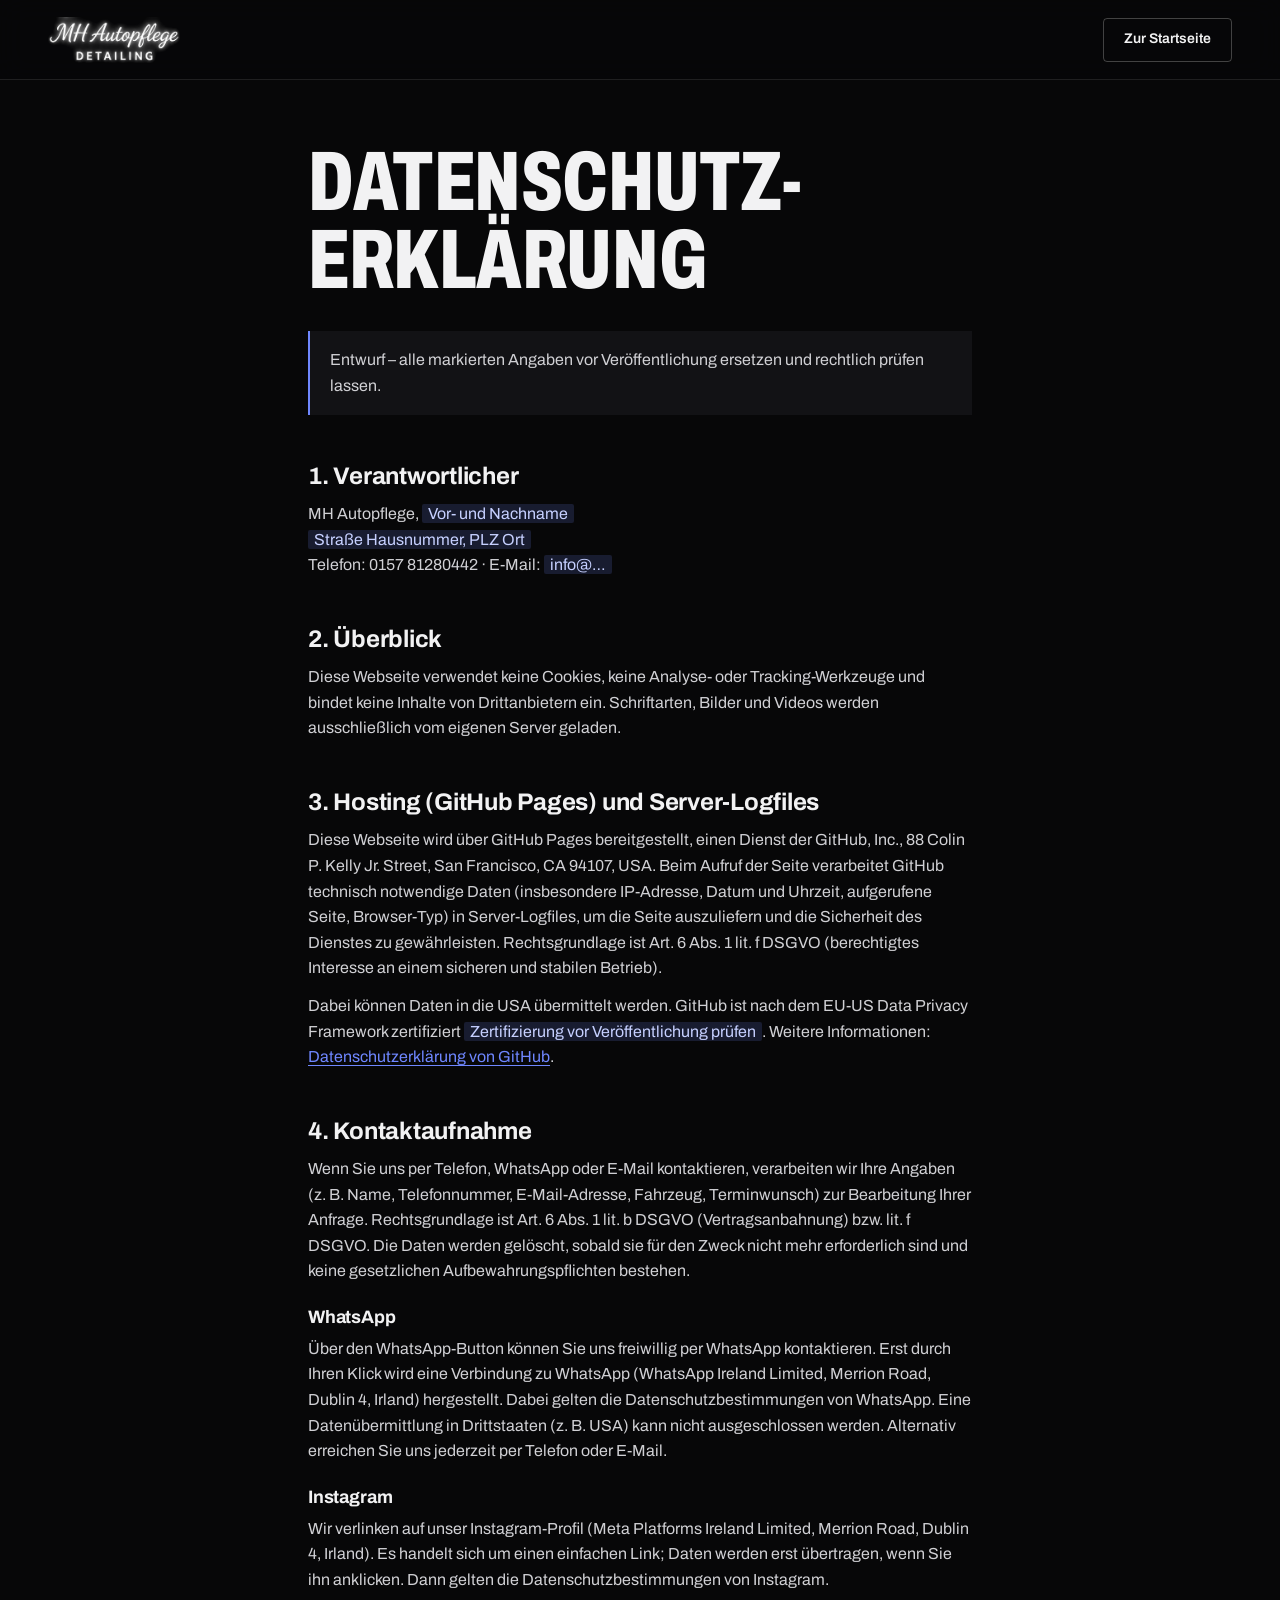
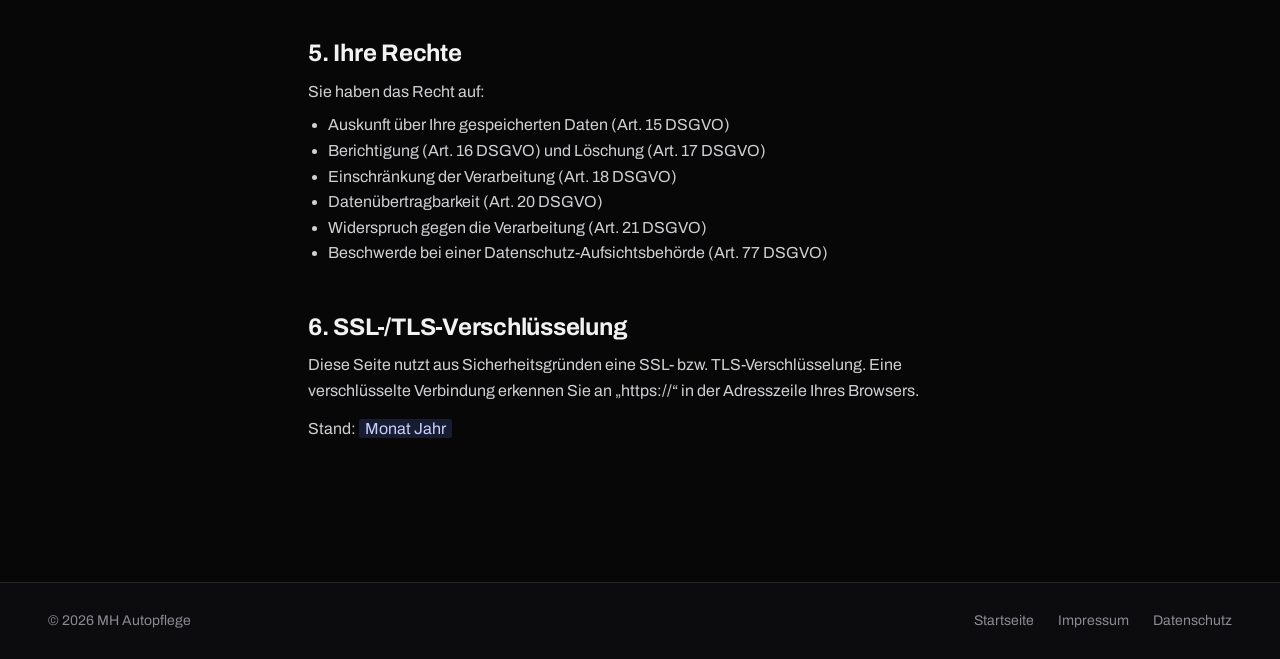
==== commit c35f210a: "Neues Design: echtes Logo, Hex-Motiv, Tabs, Galerie, Handy-Leiste - Logo aus dem Foto des Leuchtschi" ====
--- a/datenschutz.html
+++ b/datenschutz.html
@@ -7,7 +7,7 @@
   <meta name="referrer" content="strict-origin-when-cross-origin">
   <title>Datenschutz – MH Autopflege</title>
   <meta name="robots" content="noindex, follow">
-  <meta name="theme-color" content="#070707">
+  <meta name="theme-color" content="#070708">
   <link rel="icon" href="assets/img/favicon.svg" type="image/svg+xml">
   <link rel="stylesheet" href="assets/css/style.css">
   <script src="assets/js/main.js" defer></script>
@@ -16,9 +16,8 @@
   <a class="skip-link" href="#main">Zum Inhalt springen</a>
   <header class="site-header is-scrolled">
     <div class="container site-header__inner">
-      <a class="wordmark" href="index.html" aria-label="MH Autopflege Detailing – zur Startseite">
-        <span class="wordmark__name">MH Autopflege</span>
-        <span class="wordmark__sub">Detailing</span>
+      <a class="brand" href="index.html" aria-label="MH Autopflege Detailing – zur Startseite">
+        <img src="assets/img/brand/logo-schrift.webp" width="640" height="223" alt="MH Autopflege Detailing">
       </a>
       <a class="btn btn--outline btn--sm" href="index.html">Zur Startseite</a>
     </div>
@@ -26,7 +25,7 @@
 
   <main id="main" class="legal">
     <div class="container legal__inner">
-      <h1 class="h-lg">Datenschutz&shy;erklärung</h1>
+      <h1 class="display display-lg">Datenschutz&shy;erklärung</h1>
       <!-- TODO: Platzhalter ersetzen, Hosting-Anbieter eintragen und rechtlich prüfen lassen -->
       <p class="notice">Entwurf – alle markierten Angaben vor Veröffentlichung ersetzen und rechtlich prüfen lassen.</p>
 
--- a/assets/css/style.css
+++ b/assets/css/style.css
@@ -1,10 +1,10 @@
 /* ==========================================================================
    MH Autopflege – Stylesheet
-   Alle Farben/Abstände als Tokens in :root. Akzent = Studio-Blau (--color-accent).
+   Tokens in :root. Akzent = LED-Blau des Studios, Motiv = Hexagon-Licht.
    ========================================================================== */
 
 /* ---------- Schrift (lokal, DSGVO-konform) ----------
-   Archivo Variable: Achsen wght 100–900, wdth 62–125 %. */
+   Archivo Variable: wght 100–900, wdth 62–125 %. Display = schmal + Versalien. */
 @font-face {
   font-family: "Archivo";
   font-style: normal;
@@ -17,28 +17,27 @@
 
 /* ---------- Tokens ---------- */
 :root {
-  --color-bg: #08080a;
-  --color-bg-alt: #0e0e11;
-  --color-surface: #131317;
-  --color-surface-hover: #18181d;
+  --color-bg: #070708;
+  --color-bg-alt: #0c0c0e;
+  --color-surface: #121215;
   --color-line: rgba(255, 255, 255, 0.1);
   --color-line-strong: rgba(255, 255, 255, 0.24);
 
-  /* Kontrast auf --color-bg: 18:1 / 8.4:1 / 5.9:1 */
-  --color-text: #f4f4f5;
-  --color-text-muted: #a6a6ad;
-  --color-text-subtle: #8b8b93;
-
-  /* Studio-Blau (6:1 auf --color-bg) */
+  /* Kontrast auf --color-bg: 18:1 / 8.3:1 / 5.8:1 */
+  --color-text: #f2f2f3;
+  --color-text-muted: #a3a3ab;
+  --color-text-subtle: #8a8a92;
+
+  /* LED-Blau (6:1 auf --color-bg) */
   --color-accent: #6f87ff;
-
-  --color-btn: #f4f4f5;
-  --color-btn-text: #08080a;
-  --color-btn-hover: #dadade;
+  --color-glow: rgba(150, 170, 255, 0.35);
+
+  --color-btn: #f2f2f3;
+  --color-btn-text: #070708;
+  --color-btn-hover: #d8d8dd;
 
   --font: "Archivo", system-ui, -apple-system, "Segoe UI", Roboto, sans-serif;
-  --stretch-head: 92%;
-  --stretch-num: 78%;
+  --stretch-display: 68%;
 
   --space-1: 8px;
   --space-2: 16px;
@@ -47,11 +46,11 @@
   --space-5: 40px;
   --space-6: 48px;
   --space-8: 64px;
-  --section-y: clamp(80px, 10vw, 136px);
-
-  --container: 1200px;
-  --gutter: clamp(20px, 4vw, 40px);
-  --header-h: 76px;
+  --section-y: clamp(88px, 11vw, 152px);
+
+  --container: 1240px;
+  --gutter: clamp(20px, 4vw, 48px);
+  --header-h: 80px;
   --radius: 4px;
 
   --dur-fast: 150ms;
@@ -67,11 +66,12 @@
 /* ---------- Basis ---------- */
 *, *::before, *::after { box-sizing: border-box; }
 
-html {
-  scroll-behavior: smooth;
-  scroll-padding-top: calc(var(--header-h) + 24px);
-  -webkit-text-size-adjust: 100%;
-}
+html { scroll-behavior: smooth; -webkit-text-size-adjust: 100%; }
+
+/* Anker-Sprünge: Überschrift landet direkt unter dem fixen Header
+   (der obere Innenabstand der Sektion wird übersprungen). */
+.section[id] { scroll-margin-top: calc(var(--header-h) + 8px - var(--section-y)); }
+[data-anchor] { scroll-margin-top: calc(var(--header-h) + 24px); }
 
 body {
   margin: 0;
@@ -85,16 +85,10 @@
 
 img, video { display: block; max-width: 100%; }
 a { color: inherit; text-decoration: none; }
-ul { margin: 0; padding: 0; list-style: none; }
+ul, ol { margin: 0; padding: 0; list-style: none; }
 p { margin: 0; }
-h1, h2, h3, h4 {
-  margin: 0;
-  font-weight: 700;
-  font-stretch: var(--stretch-head);
-  line-height: 1.08;
-  letter-spacing: -0.02em;
-  text-wrap: balance;
-}
+h1, h2, h3, h4 { margin: 0; font-weight: 700; line-height: 1.1; letter-spacing: -0.01em; }
+button { font: inherit; color: inherit; }
 a, button { cursor: pointer; touch-action: manipulation; }
 [hidden] { display: none !important; }
 
@@ -120,29 +114,41 @@
 }
 .skip-link:focus { top: var(--space-2); }
 
+.visually-hidden {
+  position: absolute !important;
+  width: 1px; height: 1px;
+  margin: -1px; padding: 0;
+  overflow: hidden;
+  clip: rect(0 0 0 0);
+  white-space: nowrap;
+  border: 0;
+}
+
 /* ---------- Typografie ---------- */
-.label {
-  display: inline-block;
-  font-size: 0.8125rem;
-  font-weight: 600;
-  letter-spacing: 0.14em;
+.display {
+  font-weight: 800;
+  font-stretch: var(--stretch-display);
   text-transform: uppercase;
-  color: var(--color-accent);
-}
-.h-xl { font-size: clamp(2.625rem, 5.2vw, 4.75rem); letter-spacing: -0.03em; line-height: 1.02; }
-.h-lg { font-size: clamp(2rem, 3.6vw, 3.25rem); letter-spacing: -0.025em; }
-.h-md { font-size: clamp(1.5rem, 2.2vw, 2rem); }
-.lead {
-  font-size: clamp(1.0625rem, 1.3vw, 1.1875rem);
-  line-height: 1.65;
+  line-height: 0.92;
+  letter-spacing: -0.005em;
+}
+.display-lg { font-size: clamp(2.75rem, 6.6vw, 5.75rem); }
+.display-md { font-size: clamp(2.25rem, 4.6vw, 4rem); }
+
+/* Abschnitts-Index: "01 / Über uns" */
+.idx {
+  display: flex;
+  align-items: center;
+  gap: 12px;
+  margin-bottom: var(--space-3);
+  font-size: 0.875rem;
+  font-weight: 500;
   color: var(--color-text-muted);
-  max-width: 60ch;
-}
-
-/* Einheitlicher Abschnittskopf */
-.section-head { max-width: 720px; margin-bottom: clamp(40px, 5vw, 64px); }
-.section-head .h-lg { margin-top: var(--space-2); }
-.section-head .lead { margin-top: var(--space-2); }
+}
+.idx b { font-weight: 700; color: var(--color-accent); font-variant-numeric: tabular-nums; }
+.idx::after { content: ""; flex: 0 0 40px; height: 1px; background: var(--color-line-strong); }
+
+.lead { font-size: clamp(1.0625rem, 1.3vw, 1.1875rem); line-height: 1.65; color: var(--color-text-muted); max-width: 58ch; }
 
 /* ---------- Buttons ---------- */
 .btn {
@@ -150,25 +156,23 @@
   align-items: center;
   justify-content: center;
   gap: 10px;
-  min-height: 52px;
-  padding: 0 26px;
+  min-height: 54px;
+  padding: 0 28px;
   border: 1px solid transparent;
   border-radius: var(--radius);
   font-size: 0.9375rem;
   font-weight: 600;
-  letter-spacing: 0.01em;
   white-space: nowrap;
   transition: background-color var(--dur) var(--ease-out), border-color var(--dur) var(--ease-out),
     color var(--dur) var(--ease-out);
 }
 .btn svg { width: 18px; height: 18px; flex: none; transition: transform var(--dur) var(--ease-out); }
-.btn:hover svg { transform: translateX(3px); }
+.btn:hover svg.arrow { transform: translateX(4px); }
 .btn--primary { background: var(--color-btn); color: var(--color-btn-text); }
 .btn--primary:hover { background: var(--color-btn-hover); }
-.btn--outline { border-color: var(--color-line-strong); color: var(--color-text); }
+.btn--outline { border-color: var(--color-line-strong); }
 .btn--outline:hover { border-color: var(--color-text); background: rgba(255, 255, 255, 0.04); }
 .btn--sm { min-height: 44px; padding: 0 20px; font-size: 0.875rem; }
-.btn--block { width: 100%; }
 
 /* ---------- Header ---------- */
 .site-header {
@@ -181,7 +185,7 @@
 }
 .site-header.is-scrolled,
 .site-header.is-open {
-  background: rgba(8, 8, 10, 0.9);
+  background: rgba(7, 7, 8, 0.88);
   border-bottom-color: var(--color-line);
   backdrop-filter: blur(14px);
 }
@@ -192,33 +196,11 @@
   gap: var(--space-3);
   height: 100%;
 }
-
-.wordmark {
-  display: inline-flex;
-  flex-direction: column;
-  justify-content: center;
-  min-height: 44px;
-  line-height: 1;
-}
-.wordmark__name {
-  font-size: 1.3125rem;
-  font-weight: 800;
-  font-stretch: var(--stretch-num);
-  letter-spacing: 0.01em;
-  text-transform: uppercase;
-  white-space: nowrap;
-}
-.wordmark__sub {
-  margin-top: 5px;
-  font-size: 0.625rem;
-  font-weight: 600;
-  letter-spacing: 0.42em;
-  text-transform: uppercase;
-  color: var(--color-text-muted);
-}
+.brand { display: inline-flex; align-items: center; min-height: 44px; }
+.brand img { width: auto; height: 46px; }
 
 .nav { display: flex; align-items: center; gap: var(--space-4); }
-.nav__list { display: flex; gap: 4px; }
+.nav__list { display: flex; gap: 2px; }
 .nav__link {
   display: inline-flex;
   align-items: center;
@@ -241,8 +223,6 @@
   border: 1px solid var(--color-line-strong);
   border-radius: var(--radius);
   background: transparent;
-  color: var(--color-text);
-  font: inherit;
   font-size: 0.875rem;
   font-weight: 600;
 }
@@ -262,7 +242,7 @@
 .is-open .nav-toggle__icon::before { top: 4px; transform: rotate(45deg); }
 .is-open .nav-toggle__icon::after { top: 4px; transform: rotate(-45deg); }
 
-@media (max-width: 960px) {
+@media (max-width: 1000px) {
   .nav-toggle { display: inline-flex; }
   .nav {
     position: fixed;
@@ -281,22 +261,29 @@
   .nav__list { flex-direction: column; gap: 0; }
   .nav__link {
     width: 100%;
-    min-height: 56px;
+    min-height: 60px;
     padding: 0;
-    font-size: 1.25rem;
-    font-weight: 600;
+    font-size: 1.75rem;
+    font-weight: 800;
+    font-stretch: var(--stretch-display);
+    text-transform: uppercase;
     color: var(--color-text);
     border-bottom: 1px solid var(--color-line);
   }
 }
-
-/* ---------- Hero (Vollbild-Hintergrundvideo) ---------- */
+@media (max-width: 560px) {
+  :root { --header-h: 72px; }
+  .brand img { height: 40px; }
+}
+
+/* ---------- Hero ---------- */
 .hero {
   position: relative;
   display: flex;
-  flex-direction: column;
+  align-items: flex-end;
   min-height: 100vh;
   min-height: 100dvh;
+  padding: calc(var(--header-h) + var(--space-6)) 0 clamp(40px, 6vw, 72px);
   overflow: hidden;
   isolation: isolate;
 }
@@ -308,334 +295,423 @@
   width: 100%;
   height: 100%;
   object-fit: cover;
-  object-position: 50% 50%;
 }
 .hero__media::after {
   content: "";
   position: absolute;
   inset: 0;
   background:
-    linear-gradient(90deg, rgba(8, 8, 10, 0.94) 0%, rgba(8, 8, 10, 0.78) 40%, rgba(8, 8, 10, 0.45) 100%),
-    linear-gradient(0deg, var(--color-bg) 0%, rgba(8, 8, 10, 0) 32%),
-    linear-gradient(180deg, rgba(8, 8, 10, 0.7) 0%, rgba(8, 8, 10, 0) 18%);
-}
-.hero__video { opacity: 0; transition: opacity 800ms var(--ease-out); }
+    linear-gradient(0deg, var(--color-bg) 0%, rgba(7, 7, 8, 0.82) 30%, rgba(7, 7, 8, 0.45) 65%, rgba(7, 7, 8, 0.7) 100%),
+    linear-gradient(90deg, rgba(7, 7, 8, 0.6) 0%, rgba(7, 7, 8, 0) 70%);
+}
+.hero__video { opacity: 0; transition: opacity 900ms var(--ease-out); }
 .hero__video.is-ready { opacity: 1; }
 .hero__media.is-missing img { display: none; }
 
-.hero__inner {
-  flex: 1;
+.hero__title { display: block; }
+.hero__welcome { display: block; margin-bottom: 6px; font-size: 0.9375rem; color: var(--color-text-subtle); }
+.hero__kicker {
+  display: block;
+  margin-bottom: 14px;
+  font-size: clamp(1.0625rem, 1.6vw, 1.375rem);
+  font-weight: 500;
+  color: var(--color-text-muted);
+}
+.hero__kicker b { font-weight: 700; color: var(--color-text); }
+.hero__big {
+  display: block;
+  font-size: clamp(3.25rem, 9.6vw, 8.5rem);
+  font-weight: 800;
+  font-stretch: var(--stretch-display);
+  text-transform: uppercase;
+  line-height: 0.86;
+  letter-spacing: -0.005em;
+  hyphens: manual;
+}
+.hero__line { display: block; overflow: hidden; padding-bottom: 0.04em; }
+.hero__line > span { display: block; animation: rise 900ms var(--ease-out) both; }
+.hero__line:nth-child(2) > span { animation-delay: 90ms; }
+
+.hero__row {
+  display: grid;
+  grid-template-columns: minmax(0, 1fr) auto;
+  gap: var(--space-4) var(--space-6);
+  align-items: end;
+  margin-top: var(--space-5);
+  padding-top: var(--space-4);
+  border-top: 1px solid var(--color-line-strong);
+}
+.hero__text { max-width: 54ch; color: var(--color-text-muted); font-size: 1.0625rem; }
+.hero__actions { display: flex; flex-wrap: wrap; gap: 12px; }
+
+@keyframes rise { from { transform: translateY(105%); } to { transform: none; } }
+
+@media (max-width: 860px) {
+  .hero__row { grid-template-columns: 1fr; }
+}
+@media (max-width: 560px) {
+  .hero__actions .btn { flex: 1 1 100%; }
+  .hero__text { font-size: 1rem; }
+}
+
+/* ---------- Laufband ---------- */
+.marquee {
+  overflow: hidden;
+  border-block: 1px solid var(--color-line);
+  background: var(--color-bg);
+}
+.marquee__track {
   display: flex;
-  align-items: center;
-  padding-top: calc(var(--header-h) + var(--space-6));
-  padding-bottom: var(--space-6);
-}
-.hero__content { max-width: 760px; }
-.hero__title {
-  margin-top: 20px;
-  font-size: clamp(2.75rem, 5.6vw, 5rem);
-  line-height: 1.02;
-  letter-spacing: -0.03em;
-}
-.hero__services {
-  margin-top: var(--space-3);
-  font-size: 1.0625rem;
-  font-weight: 600;
-  letter-spacing: 0.01em;
-}
-.hero__services span { margin: 0 6px; color: var(--color-accent); }
-.hero__text {
-  margin-top: 10px;
-  max-width: 52ch;
-  font-size: 1.0625rem;
-  line-height: 1.65;
-  color: var(--color-text-muted);
-}
-.hero__actions { display: flex; flex-wrap: wrap; gap: 12px; margin-top: var(--space-5); }
-
-.hero__bar {
-  display: grid;
-  grid-template-columns: repeat(4, minmax(0, 1fr));
-  border-top: 1px solid rgba(255, 255, 255, 0.16);
-}
-.hero__bar li { padding: var(--space-3) var(--space-3) var(--space-4) 0; }
-.hero__bar li + li { padding-left: var(--space-3); border-left: 1px solid var(--color-line); }
-.hero__bar strong {
-  display: block;
-  font-size: 1.375rem;
-  font-weight: 700;
-  font-stretch: var(--stretch-head);
-  letter-spacing: -0.01em;
-  line-height: 1.2;
-  font-variant-numeric: tabular-nums;
-  transition: color var(--dur-fast);
-}
-.hero__bar span { display: block; margin-top: 4px; font-size: 0.875rem; color: var(--color-text-muted); }
-.hero__bar a { display: block; }
-.hero__bar a:hover strong { color: var(--color-accent); }
-
-@media (max-width: 860px) {
-  .hero__media::after {
-    background:
-      linear-gradient(0deg, var(--color-bg) 6%, rgba(8, 8, 10, 0.86) 45%, rgba(8, 8, 10, 0.7) 100%);
-  }
-  .hero__inner { align-items: flex-end; }
-  .hero__bar { grid-template-columns: repeat(2, minmax(0, 1fr)); }
-  .hero__bar li { padding: var(--space-2) var(--space-2) var(--space-2) 0; }
-  .hero__bar li:nth-child(3) { padding-left: 0; border-left: 0; }
-  .hero__bar li:nth-child(n + 3) { border-top: 1px solid var(--color-line); }
-  .hero__bar li:last-child { padding-bottom: var(--space-4); }
-  .hero__bar li:nth-child(3) { padding-bottom: var(--space-4); }
-  .hero__bar strong { font-size: 1.125rem; }
-  .hero__bar span { font-size: 0.8125rem; }
-}
-@media (max-width: 560px) {
-  .hero__inner { padding-bottom: var(--space-4); }
-  .hero__actions .btn { flex: 1 1 100%; }
-  .hero__services { font-size: 0.9375rem; }
-  .hero__services span { margin: 0 3px; }
-}
+  width: max-content;
+  animation: marquee 40s linear infinite;
+}
+.marquee:hover .marquee__track { animation-play-state: paused; }
+.marquee__group { display: flex; align-items: center; }
+.marquee__item {
+  display: inline-flex;
+  align-items: center;
+  gap: 28px;
+  padding: 22px 14px;
+  font-size: clamp(1.5rem, 2.6vw, 2.25rem);
+  font-weight: 800;
+  font-stretch: var(--stretch-display);
+  text-transform: uppercase;
+  white-space: nowrap;
+}
+.marquee__item:nth-child(even) { color: transparent; -webkit-text-stroke: 1px rgba(242, 242, 243, 0.55); }
+.marquee__item svg { width: 22px; height: 22px; color: var(--color-accent); flex: none; }
+@keyframes marquee { to { transform: translateX(-50%); } }
 
 /* ---------- Sektionen ---------- */
-.section { padding-block: var(--section-y); }
-.section--alt { background: var(--color-bg-alt); border-block: 1px solid var(--color-line); }
-
-/* ---------- Medien (mit Fallback, falls Datei fehlt) ---------- */
-.media {
-  position: relative;
-  overflow: hidden;
-  border-radius: var(--radius);
-  background: var(--color-surface);
-}
-.media img { width: 100%; height: 100%; object-fit: cover; }
-.media.is-missing { background: linear-gradient(180deg, #16161b, #0f0f12); }
-.media.is-missing img,
-.media.is-missing video { display: none; }
+.section { position: relative; padding-block: var(--section-y); }
+.section--alt { background: var(--color-bg-alt); }
+
+/* ---------- Medien ---------- */
+.media { position: relative; overflow: hidden; border-radius: var(--radius); background: var(--color-surface); }
+.media img { width: 100%; height: 100%; object-fit: cover; transition: transform 900ms var(--ease-out); }
+.media.is-missing { background: linear-gradient(180deg, #17171b, #0f0f12); }
+.media.is-missing img, .media.is-missing video { display: none; }
 
 /* ---------- Über uns ---------- */
 .about {
   display: grid;
-  grid-template-columns: 5fr 6fr;
-  gap: clamp(40px, 7vw, 104px);
+  grid-template-columns: 5fr 7fr;
+  gap: clamp(40px, 7vw, 112px);
   align-items: center;
 }
 .about__media { aspect-ratio: 4 / 5; }
-.about .lead { margin-top: var(--space-3); }
-.about .h-lg { margin-top: var(--space-2); }
-
-.checks { display: grid; gap: 14px; margin-top: var(--space-4); }
-.checks li { display: flex; align-items: center; gap: 14px; font-weight: 600; }
-.checks svg {
-  flex: none;
-  width: 28px;
-  height: 28px;
-  padding: 6px;
-  border-radius: 50%;
-  background: rgba(111, 135, 255, 0.14);
-  color: var(--color-accent);
-}
-.about .btn { margin-top: var(--space-5); }
-
-@media (max-width: 860px) {
+.about__sub { margin-top: var(--space-4); font-size: 1.25rem; font-weight: 600; }
+.about .lead { margin-top: 12px; }
+.about__stats {
+  display: grid;
+  grid-template-columns: repeat(3, minmax(0, 1fr));
+  margin-top: var(--space-6);
+  border-top: 1px solid var(--color-line);
+}
+.about__stat { padding: var(--space-3) var(--space-3) 0 0; }
+.about__stat + .about__stat { padding-left: var(--space-3); border-left: 1px solid var(--color-line); }
+.about__stat strong {
+  display: block;
+  font-size: clamp(2.25rem, 4vw, 3.5rem);
+  font-weight: 800;
+  font-stretch: var(--stretch-display);
+  line-height: 0.95;
+  font-variant-numeric: tabular-nums;
+}
+.about__stat span { display: block; margin-top: 8px; font-size: 0.9375rem; color: var(--color-text-muted); }
+.about__stat--text strong { font-size: clamp(1.5rem, 2.4vw, 2rem); line-height: 1.05; }
+.about .btn { margin-top: var(--space-6); }
+
+@media (max-width: 900px) {
   .about { grid-template-columns: 1fr; }
-  .about__media { aspect-ratio: 4 / 3.6; }
-}
-
-/* ---------- Leistungen ---------- */
+  .about__media { aspect-ratio: 4 / 3.4; }
+}
+@media (max-width: 560px) {
+  .about__stats { grid-template-columns: 1fr 1fr; }
+  .about__stat--text { grid-column: 1 / -1; padding-left: 0 !important; border-left: 0 !important; border-top: 1px solid var(--color-line); margin-top: var(--space-3); }
+}
+
+/* ---------- Abschnittskopf (zweispaltig) ---------- */
+.head {
+  display: grid;
+  grid-template-columns: minmax(0, 7fr) minmax(0, 5fr);
+  gap: var(--space-3) var(--space-6);
+  align-items: end;
+  margin-bottom: clamp(40px, 6vw, 72px);
+}
+.head .idx { grid-column: 1 / -1; margin-bottom: 0; }
+.head .lead { justify-self: end; }
+@media (max-width: 900px) {
+  .head { grid-template-columns: 1fr; }
+  .head .lead { justify-self: start; }
+}
+
+/* ---------- Leistungen: Tabs ---------- */
 .tabs {
   display: flex;
-  flex-wrap: wrap;
-  gap: 8px;
-  margin-bottom: clamp(40px, 5vw, 56px);
-}
-.tabs a {
+  gap: clamp(20px, 4vw, 56px);
+  margin-bottom: clamp(32px, 4vw, 48px);
+  border-bottom: 1px solid var(--color-line);
+  overflow-x: auto;
+  scrollbar-width: none;
+}
+.tabs::-webkit-scrollbar { display: none; }
+.tab {
+  position: relative;
   display: inline-flex;
-  align-items: center;
-  min-height: 44px;
-  padding: 0 18px;
-  border: 1px solid var(--color-line-strong);
-  border-radius: var(--radius);
-  font-size: 0.9375rem;
-  font-weight: 500;
-  color: var(--color-text-muted);
-  transition: color var(--dur-fast), border-color var(--dur-fast), background-color var(--dur-fast);
-}
-.tabs a:hover { color: var(--color-text); border-color: var(--color-text); }
-
-.svc {
+  align-items: flex-start;
+  gap: 6px;
+  min-height: 56px;
+  padding: 0 0 18px;
+  border: 0;
+  background: none;
+  font-size: clamp(1.5rem, 3vw, 2.5rem);
+  font-weight: 800;
+  font-stretch: var(--stretch-display);
+  text-transform: uppercase;
+  line-height: 1;
+  color: var(--color-text-subtle);
+  white-space: nowrap;
+  transition: color var(--dur) var(--ease-out);
+}
+.tab sup { font-size: 0.8125rem; font-weight: 600; font-stretch: 100%; color: var(--color-accent); top: 0; position: relative; }
+.tab::after {
+  content: "";
+  position: absolute;
+  left: 0; right: 0; bottom: -1px;
+  height: 2px;
+  background: var(--color-accent);
+  box-shadow: 0 0 12px var(--color-glow);
+  transform: scaleX(0);
+  transform-origin: left;
+  transition: transform var(--dur) var(--ease-out);
+}
+.tab:hover { color: var(--color-text-muted); }
+.tab[aria-selected="true"] { color: var(--color-text); }
+.tab[aria-selected="true"]::after { transform: scaleX(1); }
+
+.panel {
   display: grid;
   grid-template-columns: 5fr 7fr;
-  gap: var(--space-4) clamp(40px, 6vw, 88px);
+  gap: var(--space-4) clamp(40px, 6vw, 96px);
   align-items: start;
-  padding-block: clamp(40px, 5vw, 64px);
-  border-top: 1px solid var(--color-line);
-}
-.svc--reverse { grid-template-columns: 7fr 5fr; }
-.svc--reverse .svc__media { order: 2; }
+}
+.panel + .panel { margin-top: var(--space-8); }
+.js-tabs .panel + .panel { margin-top: 0; }
+.panel__title { margin-bottom: var(--space-3); }
+.js-tabs .panel__title { display: none; }
 
 .mosaic { display: grid; grid-template-columns: 1fr 1fr; gap: 10px; }
 .mosaic .media { aspect-ratio: 1; }
 .mosaic--portrait .media { aspect-ratio: 4 / 5; }
 .mosaic--single { grid-template-columns: 1fr; }
 .mosaic--single .media { aspect-ratio: 4 / 5; }
-
-.svc__head {
-  display: flex;
-  flex-wrap: wrap;
-  align-items: baseline;
-  justify-content: space-between;
-  gap: 8px 24px;
-  margin-bottom: var(--space-3);
-}
-.svc__meta { font-size: 0.9375rem; color: var(--color-text-muted); }
+.mosaic .media:hover img { transform: scale(1.04); }
 
 .price-list { border-top: 1px solid var(--color-line); }
 .price-item {
   display: grid;
   grid-template-columns: 1fr auto;
   gap: 4px var(--space-4);
-  padding: 20px 0;
+  padding: 22px 0;
   border-bottom: 1px solid var(--color-line);
 }
-.price-item__name {
-  font-size: 1.125rem;
-  font-weight: 600;
-  font-stretch: 100%;
-  letter-spacing: -0.01em;
-}
-.price-item__note {
-  margin-left: 6px;
-  font-size: 0.875rem;
-  font-weight: 400;
-  color: var(--color-text-subtle);
-}
-.price-item__desc {
-  grid-column: 1;
-  max-width: 56ch;
-  font-size: 0.9375rem;
-  color: var(--color-text-muted);
-}
+.price-item__name { font-size: 1.1875rem; font-weight: 600; }
+.price-item__note { margin-left: 6px; font-size: 0.875rem; font-weight: 400; color: var(--color-text-subtle); }
+.price-item__desc { grid-column: 1; max-width: 56ch; font-size: 0.9375rem; color: var(--color-text-muted); }
 .price-item__price {
   grid-column: 2;
   grid-row: 1;
-  font-size: 1.125rem;
-  font-weight: 700;
+  font-size: 1.5rem;
+  font-weight: 800;
+  font-stretch: var(--stretch-display);
+  line-height: 1.1;
   white-space: nowrap;
   text-align: right;
   font-variant-numeric: tabular-nums;
 }
 .price-item__price small,
-.plan__price small {
+.pkg__price small {
   margin-right: 4px;
   font-size: 0.8125rem;
   font-weight: 500;
+  font-stretch: 100%;
+  text-transform: none;
   color: var(--color-text-subtle);
 }
-
 .price-note { margin-top: var(--space-4); font-size: 0.9375rem; color: var(--color-text-subtle); max-width: 80ch; }
 
-@media (max-width: 960px) {
-  .svc, .svc--reverse { grid-template-columns: 1fr; }
-  .svc--reverse .svc__media { order: 0; }
+@media (max-width: 900px) {
+  .panel { grid-template-columns: 1fr; }
   .mosaic--single .media { aspect-ratio: 16 / 10; }
 }
 @media (max-width: 560px) {
-  .tabs { gap: 6px; }
-  .tabs a { padding: 0 14px; font-size: 0.875rem; }
   .price-item { gap: 4px var(--space-2); }
-}
-
-/* ---------- Komplettpakete ---------- */
-.plans { display: grid; grid-template-columns: repeat(3, 1fr); gap: var(--space-3); }
-.plan {
-  display: flex;
-  flex-direction: column;
-  padding: var(--space-4);
-  border: 1px solid var(--color-line);
-  border-radius: var(--radius);
-  background: var(--color-surface);
-  transition: border-color var(--dur) var(--ease-out);
-}
-.plan:hover { border-color: var(--color-line-strong); }
-.plan__name { font-size: 1.5rem; }
-.plan__for { margin-top: 4px; font-size: 0.9375rem; color: var(--color-text-muted); }
-.plan__price {
-  margin-top: var(--space-3);
-  padding-bottom: var(--space-3);
-  border-bottom: 1px solid var(--color-line);
-  font-size: 2.75rem;
-  font-weight: 700;
-  font-stretch: var(--stretch-num);
-  line-height: 1;
-  font-variant-numeric: tabular-nums;
-}
-.plan__price small { font-size: 0.9375rem; font-stretch: 100%; }
-.plan__group { margin-top: var(--space-3); }
-.plan__group h4 {
-  margin-bottom: 10px;
-  font-size: 0.75rem;
-  font-weight: 600;
-  font-stretch: 100%;
-  letter-spacing: 0.14em;
-  text-transform: uppercase;
-  color: var(--color-text-subtle);
-}
-.ticks li {
+  .tab { font-size: 1.5rem; }
+}
+
+/* ---------- Komplettpakete (Preistafel) ---------- */
+.pkgs { border-top: 1px solid var(--color-line-strong); }
+.pkg {
   position: relative;
-  padding-left: 26px;
-  font-size: 0.9375rem;
-  color: var(--color-text);
-}
-.ticks li + li { margin-top: 8px; }
-.ticks li::before {
+  display: grid;
+  grid-template-columns: minmax(0, 4fr) minmax(0, 6fr) auto 56px;
+  gap: var(--space-3) var(--space-5);
+  align-items: center;
+  padding: clamp(24px, 3vw, 40px) 0;
+  border-bottom: 1px solid var(--color-line-strong);
+  transition: background-color var(--dur) var(--ease-out);
+}
+.pkg::before {
   content: "";
   position: absolute;
-  left: 0;
-  top: 0.2em;
-  width: 16px;
-  height: 16px;
-  background: url("data:image/svg+xml,%3Csvg xmlns='http://www.w3.org/2000/svg' viewBox='0 0 24 24' fill='none' stroke='%236f87ff' stroke-width='2.4' stroke-linecap='round' stroke-linejoin='round'%3E%3Cpath d='M5 12.5l4.5 4.5L19 7.5'/%3E%3C/svg%3E") center / contain no-repeat;
-}
-.plan__spacer { flex: 1; min-height: var(--space-4); }
-
-@media (max-width: 960px) {
-  .plans { grid-template-columns: 1fr; max-width: 560px; }
-}
+  inset: 0 calc(var(--gutter) * -1);
+  z-index: -1;
+  background: var(--color-surface);
+  opacity: 0;
+  transition: opacity var(--dur) var(--ease-out);
+}
+@media (hover: hover) { .pkg:hover::before { opacity: 1; } }
+.pkg__name { font-size: clamp(2.25rem, 4.4vw, 3.75rem); }
+.pkg__for { margin-top: 8px; font-size: 0.9375rem; color: var(--color-text-subtle); }
+.pkg__incl { display: grid; gap: 10px; font-size: 0.9375rem; color: var(--color-text-muted); }
+.pkg__incl b {
+  display: inline-block;
+  min-width: 56px;
+  margin-right: 8px;
+  font-size: 0.75rem;
+  font-weight: 700;
+  letter-spacing: 0.12em;
+  text-transform: uppercase;
+  color: var(--color-accent);
+}
+.pkg__price {
+  font-size: clamp(2.5rem, 4.4vw, 3.75rem);
+  font-weight: 800;
+  font-stretch: var(--stretch-display);
+  line-height: 1;
+  white-space: nowrap;
+  font-variant-numeric: tabular-nums;
+}
+.pkg__cta {
+  display: grid;
+  place-items: center;
+  width: 56px;
+  height: 56px;
+  border: 1px solid var(--color-line-strong);
+  border-radius: 50%;
+  transition: background-color var(--dur) var(--ease-out), color var(--dur) var(--ease-out), border-color var(--dur) var(--ease-out);
+}
+.pkg__cta svg { width: 20px; height: 20px; transition: transform var(--dur) var(--ease-out); }
+.pkg__cta:focus-visible { background: var(--color-btn); color: var(--color-btn-text); border-color: var(--color-btn); }
+@media (hover: hover) {
+  .pkg:hover .pkg__cta { background: var(--color-btn); color: var(--color-btn-text); border-color: var(--color-btn); }
+  .pkg:hover .pkg__cta svg { transform: rotate(-45deg); }
+}
+
+@media (max-width: 900px) {
+  .pkg { grid-template-columns: minmax(0, 1fr) auto; }
+  .pkg__head { grid-column: 1; }
+  .pkg__price { grid-column: 2; grid-row: 1; text-align: right; }
+  .pkg__incl { grid-column: 1 / -1; }
+  .pkg__cta { display: none; }
+  .pkg::after { content: none; }
+}
+
+/* ---------- Galerie ---------- */
+.gallery-head { display: flex; flex-wrap: wrap; align-items: end; justify-content: space-between; gap: var(--space-3); margin-bottom: var(--space-5); }
+.gallery-head__actions { display: flex; align-items: center; gap: 12px; }
+.gal-btn {
+  display: grid;
+  place-items: center;
+  width: 52px;
+  height: 52px;
+  border: 1px solid var(--color-line-strong);
+  border-radius: 50%;
+  background: transparent;
+  transition: border-color var(--dur-fast), background-color var(--dur-fast);
+}
+.gal-btn:hover { border-color: var(--color-text); background: rgba(255, 255, 255, 0.05); }
+.gal-btn svg { width: 20px; height: 20px; }
+.gal-btn:disabled { opacity: 0.35; cursor: default; }
+.link-ig {
+  display: inline-flex;
+  align-items: center;
+  gap: 10px;
+  min-height: 52px;
+  padding: 0 20px;
+  border: 1px solid var(--color-line-strong);
+  border-radius: 999px;
+  font-weight: 600;
+  transition: border-color var(--dur-fast), background-color var(--dur-fast);
+}
+.link-ig:hover { border-color: var(--color-text); background: rgba(255, 255, 255, 0.05); }
+.link-ig svg { width: 20px; height: 20px; }
+
+.gallery {
+  display: grid;
+  grid-auto-flow: column;
+  grid-auto-columns: clamp(240px, 26vw, 360px);
+  gap: 12px;
+  padding-inline: max(var(--gutter), calc((100vw - var(--container)) / 2));
+  overflow-x: auto;
+  scroll-snap-type: x mandatory;
+  scroll-padding-inline: max(var(--gutter), calc((100vw - var(--container)) / 2));
+  scrollbar-width: none;
+  overscroll-behavior-x: contain;
+}
+.gallery::-webkit-scrollbar { display: none; }
+.gallery .media { aspect-ratio: 4 / 5; scroll-snap-align: start; }
+.gallery .media:hover img { transform: scale(1.04); }
 
 /* ---------- Kontakt ---------- */
+.contact-section { overflow: hidden; isolation: isolate; }
+.contact-section::before {
+  content: "";
+  position: absolute;
+  right: -6%;
+  top: 50%;
+  z-index: -1;
+  width: min(820px, 70vw);
+  aspect-ratio: 736 / 475;
+  background: url("../img/brand/hex.svg") center / contain no-repeat;
+  opacity: 0.22;
+  transform: translateY(-50%);
+  -webkit-mask-image: radial-gradient(closest-side, #000 55%, transparent);
+  mask-image: radial-gradient(closest-side, #000 55%, transparent);
+}
 .contact {
   display: grid;
-  grid-template-columns: 5fr 6fr;
-  gap: var(--space-6) clamp(40px, 7vw, 104px);
-  align-items: center;
-}
-.contact__media { aspect-ratio: 4 / 5; }
-.contact__media img { object-position: 50% 30%; }
+  grid-template-columns: minmax(0, 7fr) minmax(0, 5fr);
+  gap: var(--space-6) clamp(40px, 6vw, 96px);
+  align-items: center;
+}
 .contact .lead { margin-top: var(--space-3); }
-.contact .h-lg { margin-top: var(--space-2); }
+.contact__phone {
+  display: inline-block;
+  margin-top: var(--space-5);
+  padding-block: 6px;
+  font-size: clamp(2.75rem, 7vw, 6rem);
+  font-weight: 800;
+  font-stretch: var(--stretch-display);
+  line-height: 0.95;
+  letter-spacing: 0;
+  transition: color var(--dur) var(--ease-out), text-shadow var(--dur) var(--ease-out);
+}
+.contact__phone:hover { color: #fff; text-shadow: 0 0 24px var(--color-glow); }
 .contact__actions { display: flex; flex-wrap: wrap; gap: 12px; margin-top: var(--space-5); }
-.contact__list { margin: var(--space-5) 0 0; border-top: 1px solid var(--color-line); }
-.contact__item {
-  display: grid;
-  grid-template-columns: 140px 1fr;
-  align-items: center;
-  gap: var(--space-2);
-  min-height: 56px;
-  padding: 6px 0;
-  border-bottom: 1px solid var(--color-line);
-}
-.contact__item dt { font-size: 0.875rem; color: var(--color-text-subtle); }
-.contact__item dd { margin: 0; font-weight: 500; }
-.contact__item a { display: inline-flex; align-items: center; min-height: 44px; transition: color var(--dur-fast); }
-.contact__item a:hover { color: var(--color-accent); }
-
-@media (max-width: 860px) {
+.contact__facts { display: flex; flex-wrap: wrap; gap: 8px 28px; margin-top: var(--space-5); color: var(--color-text-muted); font-size: 0.9375rem; }
+.contact__facts li { display: inline-flex; align-items: center; gap: 10px; }
+.contact__facts svg { width: 18px; height: 18px; color: var(--color-accent); }
+.contact__logo { justify-self: center; width: min(420px, 100%); height: auto; filter: drop-shadow(0 0 28px rgba(150, 170, 255, 0.18)); }
+
+@media (max-width: 900px) {
   .contact { grid-template-columns: 1fr; }
-  .contact__media { aspect-ratio: 4 / 3.6; }
+  .contact__logo { order: -1; width: min(300px, 80%); justify-self: start; }
+  .contact-section::before { right: -30%; top: 22%; width: 120vw; }
 }
 @media (max-width: 560px) {
   .contact__actions .btn { flex: 1 1 100%; }
-  .contact__item { grid-template-columns: 1fr; gap: 0; padding: 12px 0; }
 }
 
 /* ---------- Footer ---------- */
@@ -647,20 +723,20 @@
   font-size: 0.9375rem;
 }
 .footer-grid { display: grid; grid-template-columns: 2fr 1fr 1fr; gap: var(--space-6) var(--space-4); }
-.footer-brand p { margin-top: var(--space-2); max-width: 34ch; }
+.footer-brand img { width: auto; height: 56px; }
+.footer-brand p { margin-top: var(--space-2); max-width: 36ch; }
 .footer-col h2 {
   margin-bottom: 12px;
   font-size: 0.8125rem;
   font-weight: 600;
-  font-stretch: 100%;
   letter-spacing: 0.14em;
   text-transform: uppercase;
   color: var(--color-text);
 }
 .footer-col a, .footer-col span { display: flex; align-items: center; gap: 8px; min-height: 44px; }
-.footer-col svg { width: 18px; height: 18px; }
 .footer-col a { transition: color var(--dur-fast); }
 .footer-col a:hover { color: var(--color-text); }
+.footer-col svg { width: 18px; height: 18px; }
 .site-footer__bottom {
   display: flex;
   flex-wrap: wrap;
@@ -704,6 +780,42 @@
   background: var(--color-surface);
 }
 
+/* ---------- Handy: Tabs kurz, Aktionsleiste ---------- */
+@media (max-width: 560px) {
+  .tab__rest { display: none; }
+}
+.mobilebar { display: none; }
+@media (max-width: 760px) {
+  body { padding-bottom: calc(74px + env(safe-area-inset-bottom)); }
+  .mobilebar {
+    position: fixed;
+    left: 0; right: 0; bottom: 0;
+    z-index: 60;
+    display: grid;
+    grid-template-columns: 1fr 1fr;
+    gap: 8px;
+    padding: 10px 12px calc(10px + env(safe-area-inset-bottom));
+    background: rgba(7, 7, 8, 0.92);
+    border-top: 1px solid var(--color-line);
+    backdrop-filter: blur(12px);
+    transform: translateY(110%);
+    transition: transform var(--dur) var(--ease-out);
+  }
+  .mobilebar.is-visible { transform: none; }
+  .mobilebar__btn {
+    display: flex;
+    align-items: center;
+    justify-content: center;
+    gap: 8px;
+    min-height: 52px;
+    border: 1px solid var(--color-line-strong);
+    border-radius: var(--radius);
+    font-weight: 600;
+  }
+  .mobilebar__btn--primary { background: var(--color-btn); color: var(--color-btn-text); border-color: transparent; }
+  .mobilebar__btn svg { width: 20px; height: 20px; }
+}
+
 /* ---------- Bewegung reduzieren ---------- */
 @media (prefers-reduced-motion: reduce) {
   html { scroll-behavior: auto; }
@@ -712,4 +824,5 @@
     animation-iteration-count: 1 !important;
     transition-duration: 0.01ms !important;
   }
-}
+  .marquee__track { animation: none; }
+}
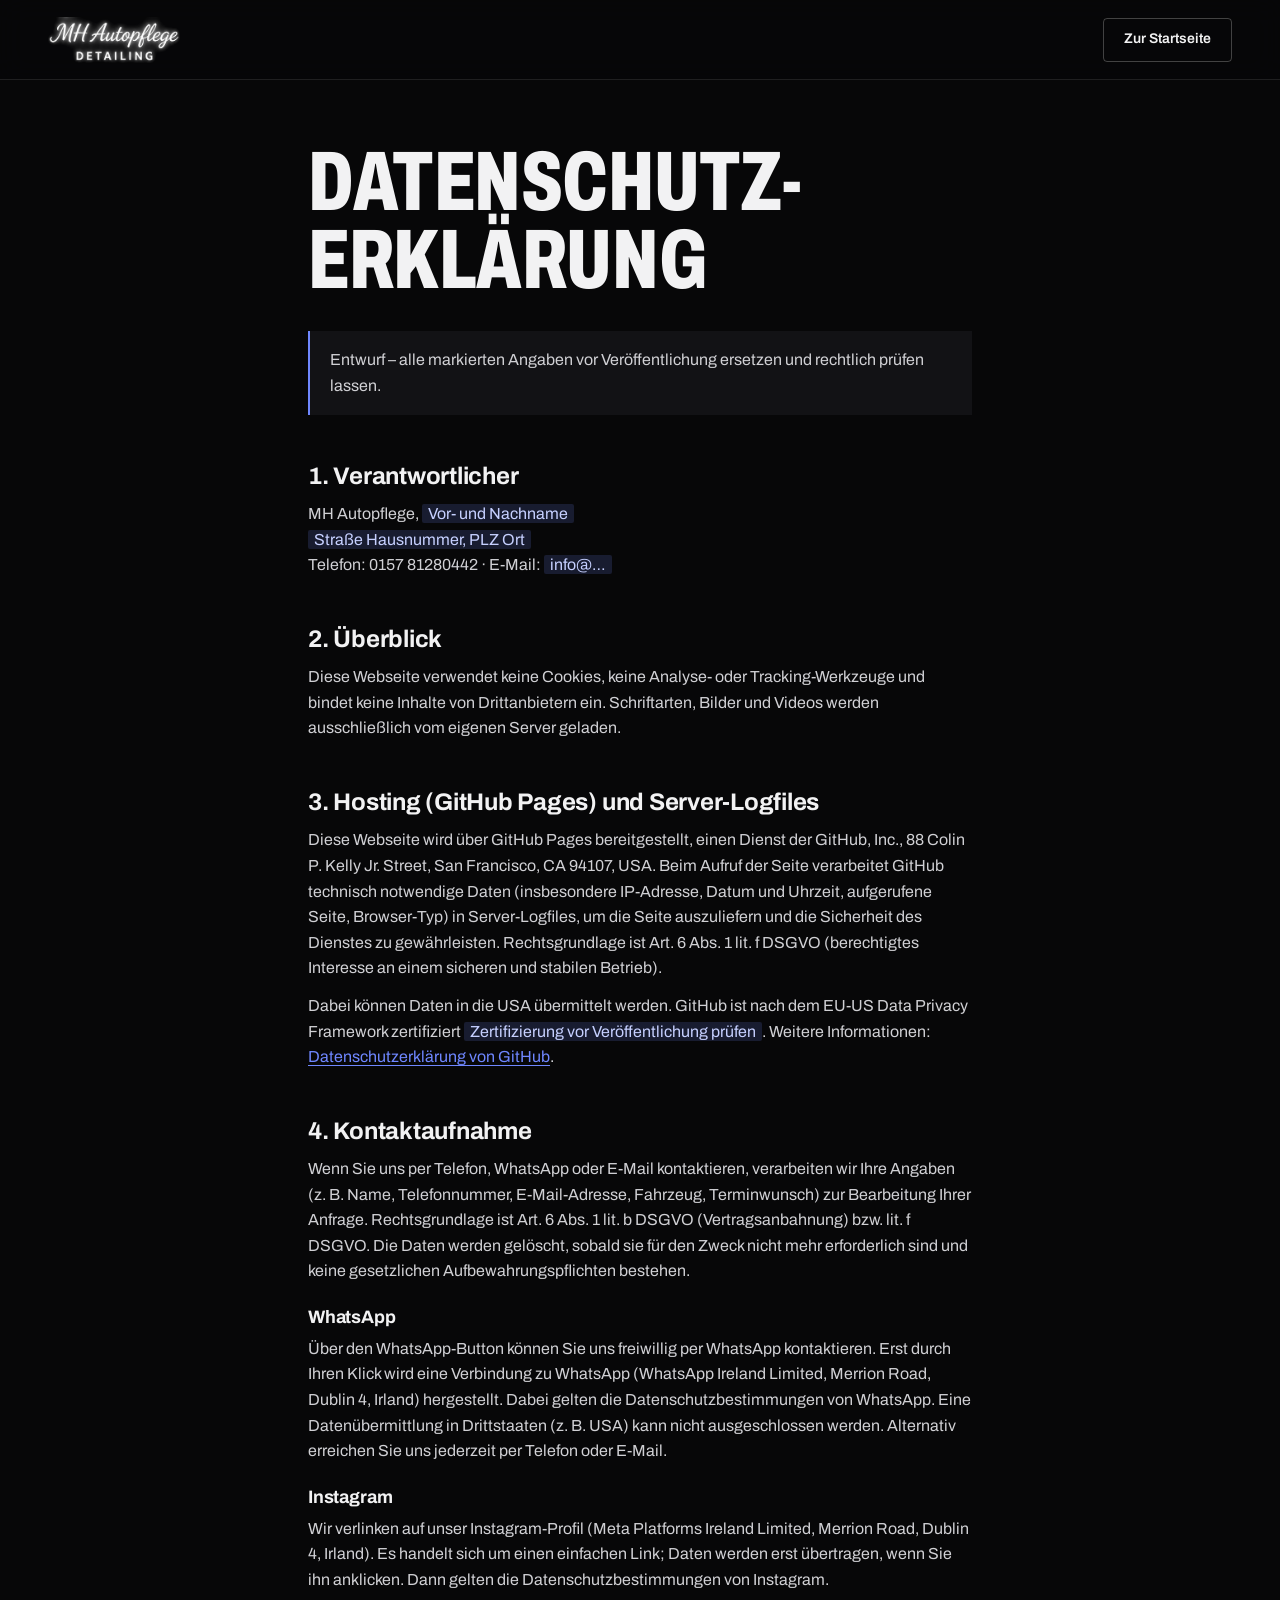
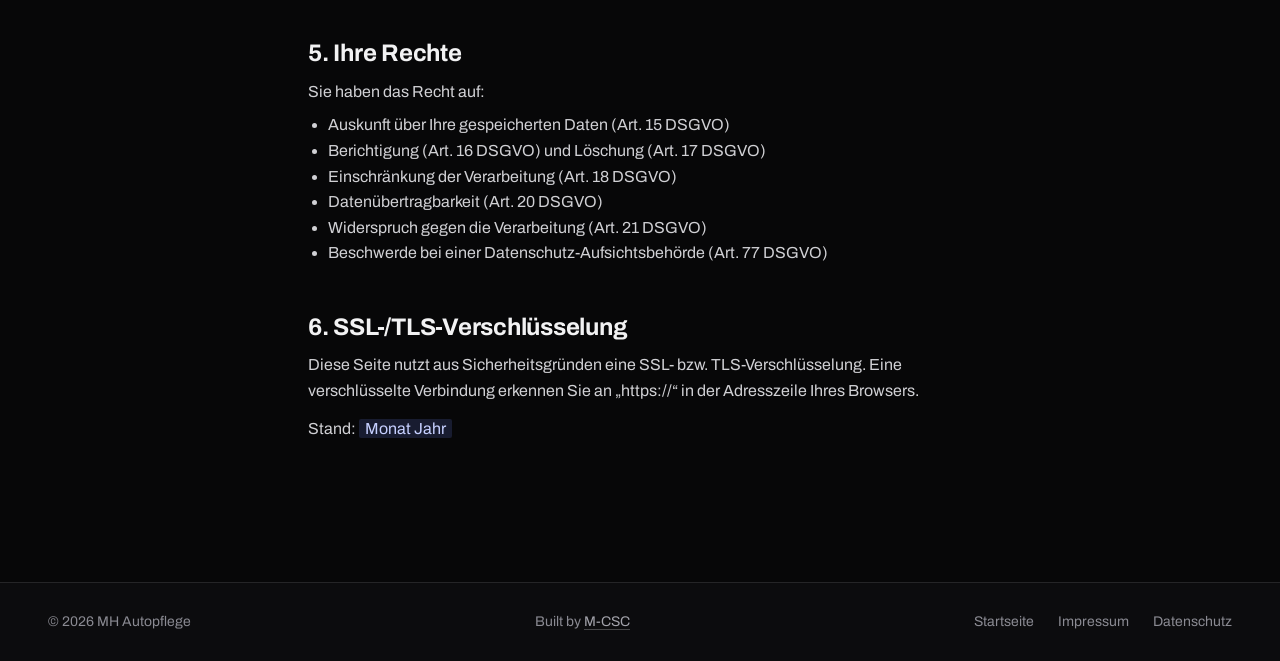
==== commit 224db2c6: "Footer: "Built by M-CSC" mit Link auf m-csc.de Auf Startseite, Impressum und Datenschutz, gleiche Fo" ====
--- a/datenschutz.html
+++ b/datenschutz.html
@@ -9,8 +9,8 @@
   <meta name="robots" content="noindex, follow">
   <meta name="theme-color" content="#070708">
   <link rel="icon" href="assets/img/favicon.svg" type="image/svg+xml">
-  <link rel="stylesheet" href="assets/css/style.css">
-  <script src="assets/js/main.js" defer></script>
+  <link rel="stylesheet" href="assets/css/style.css?v=dev">
+  <script src="assets/js/main.js?v=dev" defer></script>
 </head>
 <body>
   <a class="skip-link" href="#main">Zum Inhalt springen</a>
@@ -72,6 +72,7 @@
     <div class="container">
       <div class="site-footer__bottom">
         <p>© <span data-year>2026</span> MH Autopflege</p>
+        <p class="built-by">Built by <a href="https://m-csc.de" target="_blank" rel="noopener noreferrer">M-CSC</a></p>
         <nav class="footer-legal" aria-label="Rechtliches">
           <a href="index.html">Startseite</a>
           <a href="impressum.html">Impressum</a>
--- a/assets/css/style.css
+++ b/assets/css/style.css
@@ -664,6 +664,116 @@
 .gallery .media { aspect-ratio: 4 / 5; scroll-snap-align: start; }
 .gallery .media:hover img { transform: scale(1.04); }
 
+/* ---------- Reels (Links zu Instagram) ---------- */
+.reels-head {
+  display: flex;
+  flex-wrap: wrap;
+  align-items: baseline;
+  justify-content: space-between;
+  gap: 8px 24px;
+  margin-top: clamp(48px, 6vw, 80px);
+  margin-bottom: var(--space-3);
+}
+.reels-head__title {
+  display: inline-flex;
+  align-items: center;
+  gap: 12px;
+  font-size: clamp(1.75rem, 3vw, 2.5rem);
+  font-weight: 800;
+  font-stretch: var(--stretch-display);
+  text-transform: uppercase;
+}
+.reels-head__title svg { width: 26px; height: 26px; color: var(--color-accent); }
+.reels-head p { font-size: 0.9375rem; color: var(--color-text-muted); }
+
+.reels {
+  display: grid;
+  grid-auto-flow: column;
+  grid-auto-columns: clamp(170px, 19vw, 250px);
+  gap: 12px;
+  padding-inline: max(var(--gutter), calc((100vw - var(--container)) / 2));
+  overflow-x: auto;
+  scroll-snap-type: x mandatory;
+  scroll-padding-inline: max(var(--gutter), calc((100vw - var(--container)) / 2));
+  scrollbar-width: none;
+  overscroll-behavior-x: contain;
+}
+.reels::-webkit-scrollbar { display: none; }
+.reels li { scroll-snap-align: start; }
+.reel {
+  position: relative;
+  display: block;
+  aspect-ratio: 9 / 16;
+  overflow: hidden;
+  border-radius: var(--radius);
+  background: var(--color-surface);
+  isolation: isolate;
+}
+.reel > img:first-child { width: 100%; height: 100%; object-fit: cover; transition: transform 900ms var(--ease-out); }
+.reel::after {
+  content: "";
+  position: absolute;
+  inset: 0;
+  z-index: 0;
+  background: linear-gradient(0deg, rgba(7, 7, 8, 0.85) 0%, rgba(7, 7, 8, 0) 45%);
+}
+.reel__play {
+  position: absolute;
+  top: 50%;
+  left: 50%;
+  z-index: 1;
+  display: grid;
+  place-items: center;
+  width: 60px;
+  height: 60px;
+  border: 1px solid rgba(255, 255, 255, 0.5);
+  border-radius: 50%;
+  background: rgba(7, 7, 8, 0.45);
+  backdrop-filter: blur(6px);
+  transform: translate(-50%, -50%);
+  transition: background-color var(--dur) var(--ease-out), border-color var(--dur) var(--ease-out);
+}
+.reel__play svg { width: 24px; height: 24px; margin-left: 3px; }
+.reel__meta {
+  position: absolute;
+  left: 14px;
+  right: 14px;
+  bottom: 14px;
+  z-index: 1;
+  font-weight: 700;
+  line-height: 1.25;
+}
+.reel__meta small { display: block; margin-top: 2px; font-size: 0.8125rem; font-weight: 500; color: var(--color-text-muted); }
+.reel--all {
+  display: grid;
+  place-items: center;
+  border: 1px solid var(--color-line-strong);
+  background:
+    url("../img/brand/hex.svg") center / 180% auto no-repeat,
+    var(--color-surface);
+}
+.reel--all::after { background: linear-gradient(0deg, rgba(7, 7, 8, 0.9) 0%, rgba(7, 7, 8, 0.55) 100%); }
+.reel > img.reel__logo { position: relative; z-index: 1; width: 70%; height: auto; margin-bottom: 20%; object-fit: contain; filter: drop-shadow(0 0 18px rgba(150, 170, 255, 0.2)); }
+.reel__arrow {
+  position: absolute;
+  top: 14px;
+  right: 14px;
+  z-index: 1;
+  display: grid;
+  place-items: center;
+  width: 40px;
+  height: 40px;
+  border: 1px solid var(--color-line-strong);
+  border-radius: 50%;
+  transition: transform var(--dur) var(--ease-out);
+}
+.reel__arrow svg { width: 18px; height: 18px; transform: rotate(-45deg); }
+@media (hover: hover) {
+  .reel:hover > img:first-child { transform: scale(1.05); }
+  .reel:hover .reel__play { background: var(--color-btn); border-color: var(--color-btn); color: var(--color-btn-text); }
+  .reel--all:hover { border-color: var(--color-text); }
+}
+
 /* ---------- Kontakt ---------- */
 .contact-section { overflow: hidden; isolation: isolate; }
 .contact-section::before {
@@ -749,6 +859,16 @@
   font-size: 0.875rem;
   color: var(--color-text-subtle);
 }
+.built-by a {
+  display: inline-block;
+  padding-block: 12px;
+  color: var(--color-text-muted);
+  text-decoration: underline;
+  text-decoration-color: var(--color-line-strong);
+  text-underline-offset: 3px;
+  transition: color var(--dur-fast), text-decoration-color var(--dur-fast);
+}
+.built-by a:hover { color: var(--color-text); text-decoration-color: currentColor; }
 .footer-legal { display: flex; gap: var(--space-3); }
 .footer-legal a { display: inline-flex; align-items: center; min-height: 44px; transition: color var(--dur-fast); }
 .footer-legal a:hover { color: var(--color-text); }
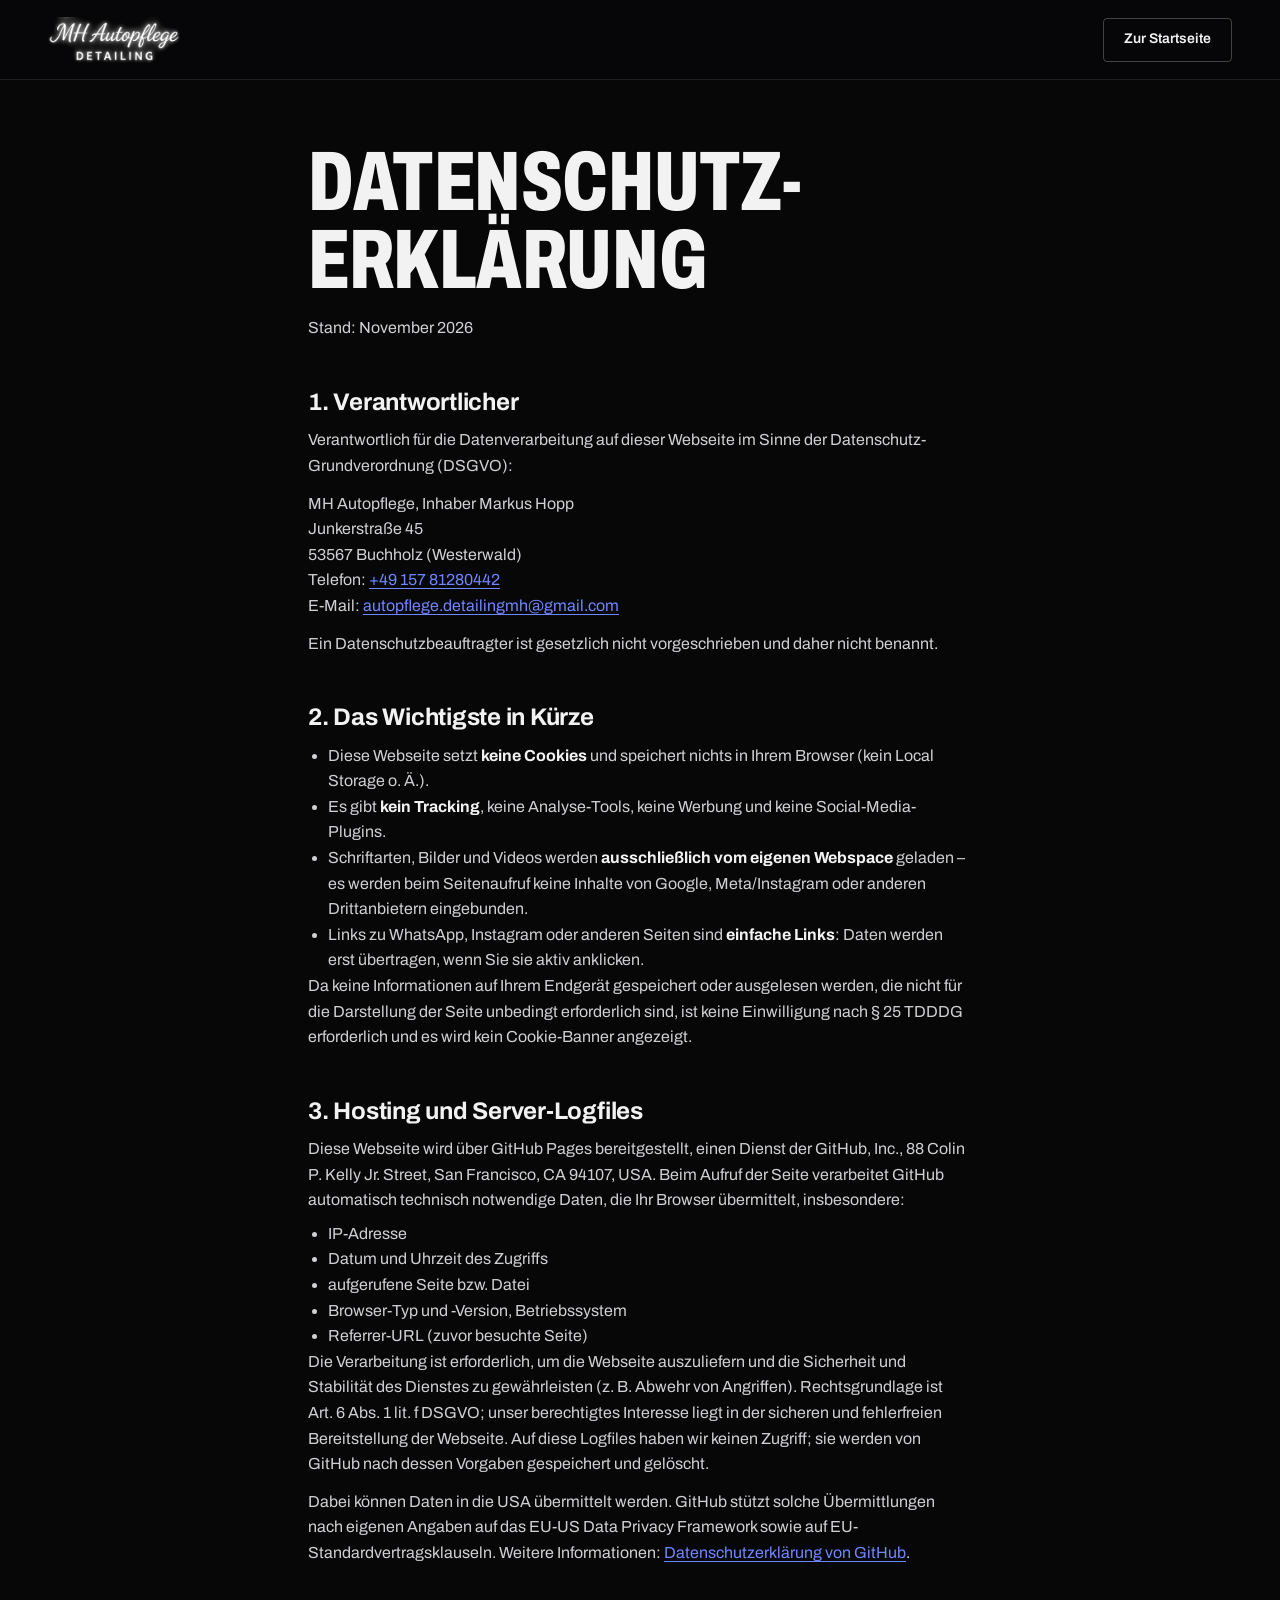
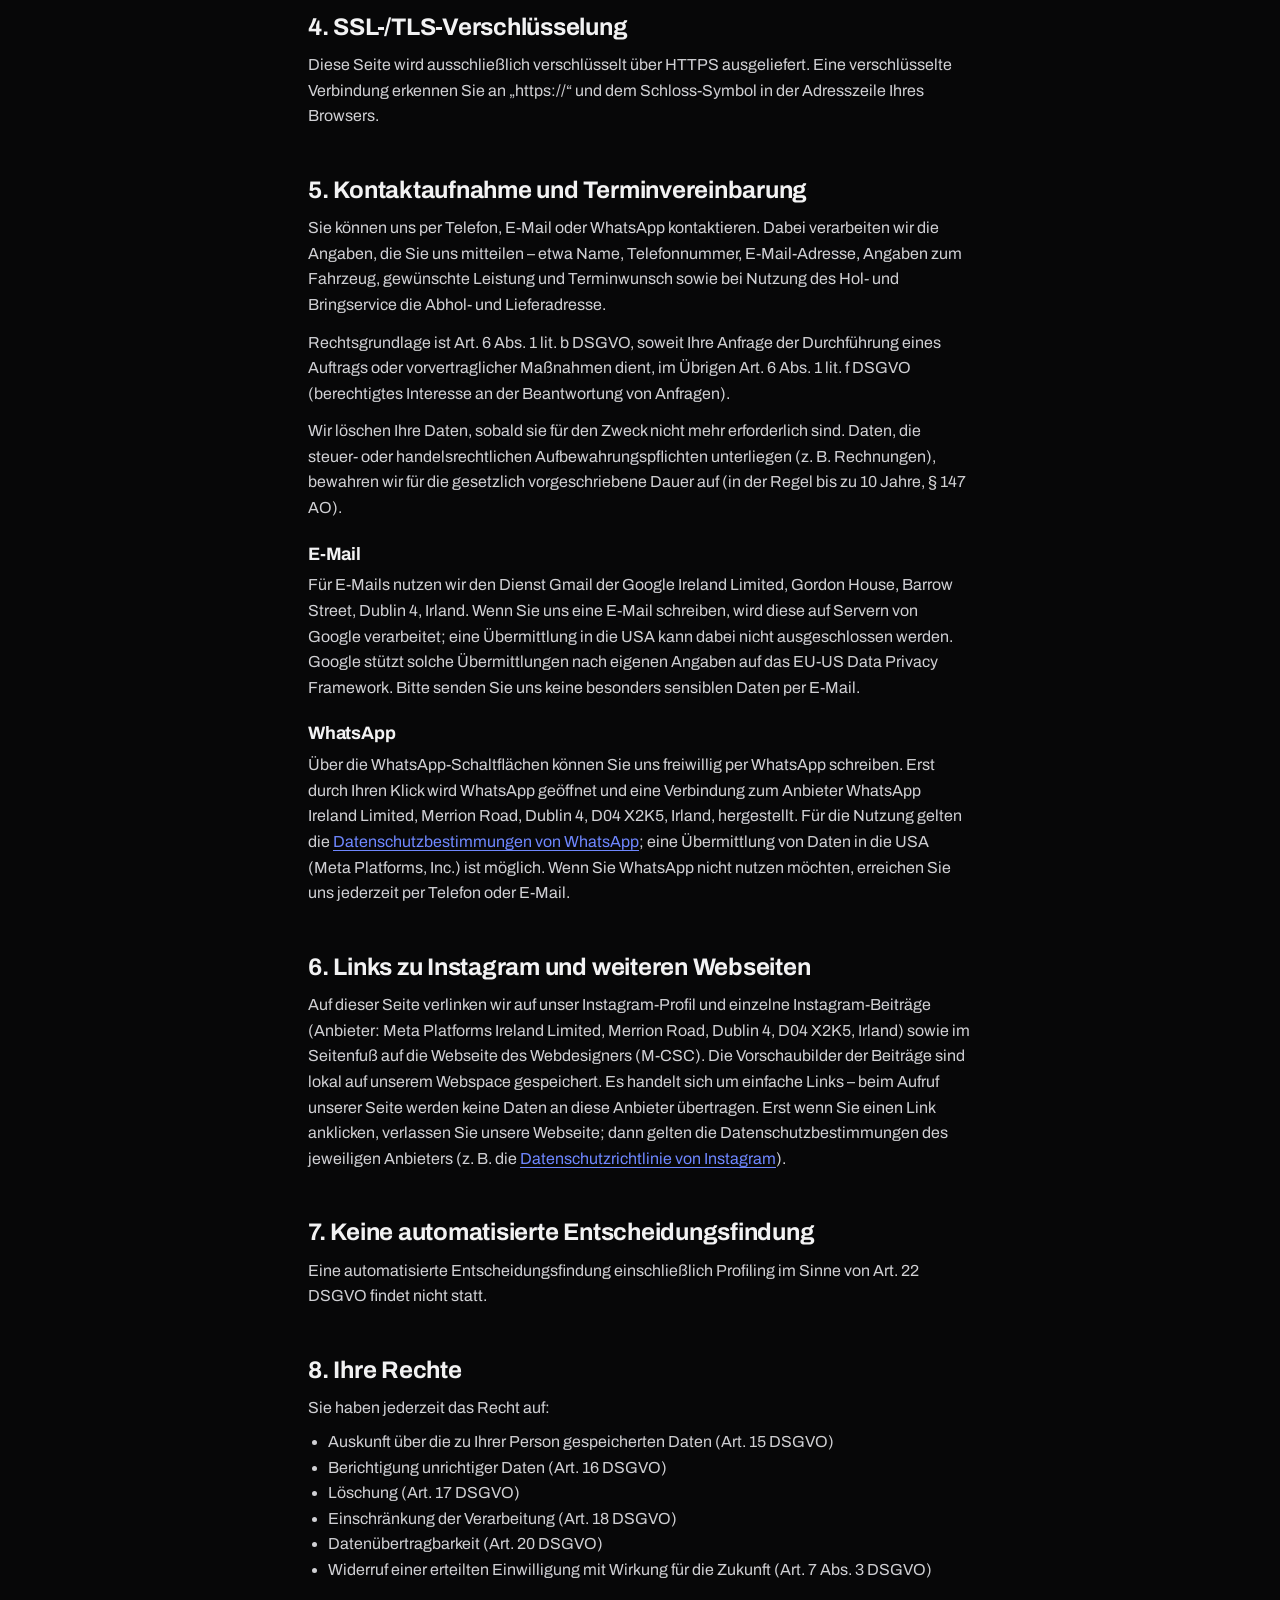
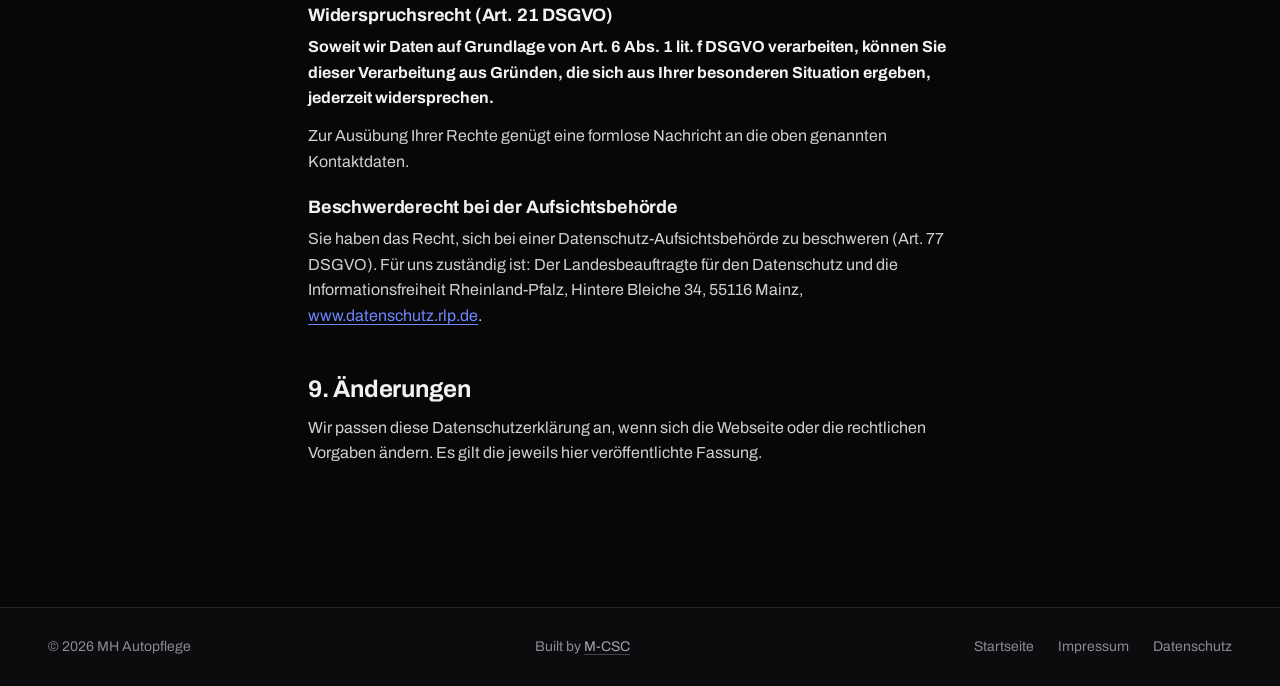
==== commit 2bcccd7a: "Weiche Tab-Übergänge, Impressum und Datenschutz final - Leistungs-Tabs: Überblenden mit versetztem E" ====
--- a/datenschutz.html
+++ b/datenschutz.html
@@ -26,45 +26,77 @@
   <main id="main" class="legal">
     <div class="container legal__inner">
       <h1 class="display display-lg">Datenschutz&shy;erklärung</h1>
-      <!-- TODO: Platzhalter ersetzen, Hosting-Anbieter eintragen und rechtlich prüfen lassen -->
-      <p class="notice">Entwurf – alle markierten Angaben vor Veröffentlichung ersetzen und rechtlich prüfen lassen.</p>
+      <p class="legal__meta">Stand: November 2026</p>
 
       <h2>1. Verantwortlicher</h2>
-      <p>MH Autopflege, <span class="todo">Vor- und Nachname</span><br>
-      <span class="todo">Straße Hausnummer, PLZ Ort</span><br>
-      Telefon: 0157 81280442 · E-Mail: <span class="todo">info@…</span></p>
+      <p>Verantwortlich für die Datenverarbeitung auf dieser Webseite im Sinne der Datenschutz-Grundverordnung (DSGVO):</p>
+      <p>MH Autopflege, Inhaber Markus Hopp<br>
+      Junkerstraße 45<br>
+      53567 Buchholz (Westerwald)<br>
+      Telefon: <a href="tel:+4915781280442">+49 157 81280442</a><br>
+      E-Mail: <a href="mailto:autopflege.detailingmh@gmail.com">autopflege.detailingmh@gmail.com</a></p>
+      <p>Ein Datenschutzbeauftragter ist gesetzlich nicht vorgeschrieben und daher nicht benannt.</p>
 
-      <h2>2. Überblick</h2>
-      <p>Diese Webseite verwendet keine Cookies, keine Analyse- oder Tracking-Werkzeuge und bindet keine Inhalte von Drittanbietern ein. Schriftarten, Bilder und Videos werden ausschließlich vom eigenen Server geladen.</p>
+      <h2>2. Das Wichtigste in Kürze</h2>
+      <ul>
+        <li>Diese Webseite setzt <strong>keine Cookies</strong> und speichert nichts in Ihrem Browser (kein Local Storage o.&nbsp;Ä.).</li>
+        <li>Es gibt <strong>kein Tracking</strong>, keine Analyse-Tools, keine Werbung und keine Social-Media-Plugins.</li>
+        <li>Schriftarten, Bilder und Videos werden <strong>ausschließlich vom eigenen Webspace</strong> geladen – es werden beim Seitenaufruf keine Inhalte von Google, Meta/Instagram oder anderen Drittanbietern eingebunden.</li>
+        <li>Links zu WhatsApp, Instagram oder anderen Seiten sind <strong>einfache Links</strong>: Daten werden erst übertragen, wenn Sie sie aktiv anklicken.</li>
+      </ul>
+      <p>Da keine Informationen auf Ihrem Endgerät gespeichert oder ausgelesen werden, die nicht für die Darstellung der Seite unbedingt erforderlich sind, ist keine Einwilligung nach § 25 TDDDG erforderlich und es wird kein Cookie-Banner angezeigt.</p>
 
-      <h2>3. Hosting (GitHub Pages) und Server-Logfiles</h2>
-      <p>Diese Webseite wird über GitHub Pages bereitgestellt, einen Dienst der GitHub, Inc., 88 Colin P. Kelly Jr. Street, San Francisco, CA 94107, USA. Beim Aufruf der Seite verarbeitet GitHub technisch notwendige Daten (insbesondere IP-Adresse, Datum und Uhrzeit, aufgerufene Seite, Browser-Typ) in Server-Logfiles, um die Seite auszuliefern und die Sicherheit des Dienstes zu gewährleisten. Rechtsgrundlage ist Art.&nbsp;6 Abs.&nbsp;1 lit.&nbsp;f DSGVO (berechtigtes Interesse an einem sicheren und stabilen Betrieb).</p>
-      <p>Dabei können Daten in die USA übermittelt werden. GitHub ist nach dem EU-US Data Privacy Framework zertifiziert <span class="todo">Zertifizierung vor Veröffentlichung prüfen</span>. Weitere Informationen: <a href="https://docs.github.com/de/site-policy/privacy-policies/github-general-privacy-statement" rel="noopener noreferrer">Datenschutzerklärung von GitHub</a>.</p>
+      <h2>3. Hosting und Server-Logfiles</h2>
+      <p>Diese Webseite wird über GitHub Pages bereitgestellt, einen Dienst der GitHub, Inc., 88 Colin P. Kelly Jr. Street, San Francisco, CA 94107, USA. Beim Aufruf der Seite verarbeitet GitHub automatisch technisch notwendige Daten, die Ihr Browser übermittelt, insbesondere:</p>
+      <ul>
+        <li>IP-Adresse</li>
+        <li>Datum und Uhrzeit des Zugriffs</li>
+        <li>aufgerufene Seite bzw. Datei</li>
+        <li>Browser-Typ und -Version, Betriebssystem</li>
+        <li>Referrer-URL (zuvor besuchte Seite)</li>
+      </ul>
+      <p>Die Verarbeitung ist erforderlich, um die Webseite auszuliefern und die Sicherheit und Stabilität des Dienstes zu gewährleisten (z.&nbsp;B. Abwehr von Angriffen). Rechtsgrundlage ist Art.&nbsp;6 Abs.&nbsp;1 lit.&nbsp;f DSGVO; unser berechtigtes Interesse liegt in der sicheren und fehlerfreien Bereitstellung der Webseite. Auf diese Logfiles haben wir keinen Zugriff; sie werden von GitHub nach dessen Vorgaben gespeichert und gelöscht.</p>
+      <p>Dabei können Daten in die USA übermittelt werden. GitHub stützt solche Übermittlungen nach eigenen Angaben auf das EU-US Data Privacy Framework sowie auf EU-Standardvertragsklauseln. Weitere Informationen: <a href="https://docs.github.com/de/site-policy/privacy-policies/github-general-privacy-statement" target="_blank" rel="noopener noreferrer">Datenschutzerklärung von GitHub</a>.</p>
 
-      <h2>4. Kontaktaufnahme</h2>
-      <p>Wenn Sie uns per Telefon, WhatsApp oder E-Mail kontaktieren, verarbeiten wir Ihre Angaben (z.&nbsp;B. Name, Telefonnummer, E-Mail-Adresse, Fahrzeug, Terminwunsch) zur Bearbeitung Ihrer Anfrage. Rechtsgrundlage ist Art.&nbsp;6 Abs.&nbsp;1 lit.&nbsp;b DSGVO (Vertragsanbahnung) bzw. lit.&nbsp;f DSGVO. Die Daten werden gelöscht, sobald sie für den Zweck nicht mehr erforderlich sind und keine gesetzlichen Aufbewahrungspflichten bestehen.</p>
+      <h2>4. SSL-/TLS-Verschlüsselung</h2>
+      <p>Diese Seite wird ausschließlich verschlüsselt über HTTPS ausgeliefert. Eine verschlüsselte Verbindung erkennen Sie an „https://“ und dem Schloss-Symbol in der Adresszeile Ihres Browsers.</p>
+
+      <h2>5. Kontaktaufnahme und Terminvereinbarung</h2>
+      <p>Sie können uns per Telefon, E-Mail oder WhatsApp kontaktieren. Dabei verarbeiten wir die Angaben, die Sie uns mitteilen – etwa Name, Telefonnummer, E-Mail-Adresse, Angaben zum Fahrzeug, gewünschte Leistung und Terminwunsch sowie bei Nutzung des Hol- und Bringservice die Abhol- und Lieferadresse.</p>
+      <p>Rechtsgrundlage ist Art.&nbsp;6 Abs.&nbsp;1 lit.&nbsp;b DSGVO, soweit Ihre Anfrage der Durchführung eines Auftrags oder vorvertraglicher Maßnahmen dient, im Übrigen Art.&nbsp;6 Abs.&nbsp;1 lit.&nbsp;f DSGVO (berechtigtes Interesse an der Beantwortung von Anfragen).</p>
+      <p>Wir löschen Ihre Daten, sobald sie für den Zweck nicht mehr erforderlich sind. Daten, die steuer- oder handelsrechtlichen Aufbewahrungspflichten unterliegen (z.&nbsp;B. Rechnungen), bewahren wir für die gesetzlich vorgeschriebene Dauer auf (in der Regel bis zu 10 Jahre, § 147 AO).</p>
+
+      <h3>E-Mail</h3>
+      <p>Für E-Mails nutzen wir den Dienst Gmail der Google Ireland Limited, Gordon House, Barrow Street, Dublin 4, Irland. Wenn Sie uns eine E-Mail schreiben, wird diese auf Servern von Google verarbeitet; eine Übermittlung in die USA kann dabei nicht ausgeschlossen werden. Google stützt solche Übermittlungen nach eigenen Angaben auf das EU-US Data Privacy Framework. Bitte senden Sie uns keine besonders sensiblen Daten per E-Mail.</p>
 
       <h3>WhatsApp</h3>
-      <p>Über den WhatsApp-Button können Sie uns freiwillig per WhatsApp kontaktieren. Erst durch Ihren Klick wird eine Verbindung zu WhatsApp (WhatsApp Ireland Limited, Merrion Road, Dublin 4, Irland) hergestellt. Dabei gelten die Datenschutzbestimmungen von WhatsApp. Eine Datenübermittlung in Drittstaaten (z.&nbsp;B. USA) kann nicht ausgeschlossen werden. Alternativ erreichen Sie uns jederzeit per Telefon oder E-Mail.</p>
+      <p>Über die WhatsApp-Schaltflächen können Sie uns freiwillig per WhatsApp schreiben. Erst durch Ihren Klick wird WhatsApp geöffnet und eine Verbindung zum Anbieter WhatsApp Ireland Limited, Merrion Road, Dublin 4, D04 X2K5, Irland, hergestellt. Für die Nutzung gelten die <a href="https://www.whatsapp.com/legal/privacy-policy-eea" target="_blank" rel="noopener noreferrer">Datenschutzbestimmungen von WhatsApp</a>; eine Übermittlung von Daten in die USA (Meta Platforms, Inc.) ist möglich. Wenn Sie WhatsApp nicht nutzen möchten, erreichen Sie uns jederzeit per Telefon oder E-Mail.</p>
 
-      <h3>Instagram</h3>
-      <p>Wir verlinken auf unser Instagram-Profil (Meta Platforms Ireland Limited, Merrion Road, Dublin 4, Irland). Es handelt sich um einen einfachen Link; Daten werden erst übertragen, wenn Sie ihn anklicken. Dann gelten die Datenschutzbestimmungen von Instagram.</p>
+      <h2>6. Links zu Instagram und weiteren Webseiten</h2>
+      <p>Auf dieser Seite verlinken wir auf unser Instagram-Profil und einzelne Instagram-Beiträge (Anbieter: Meta Platforms Ireland Limited, Merrion Road, Dublin 4, D04 X2K5, Irland) sowie im Seitenfuß auf die Webseite des Webdesigners (M-CSC). Die Vorschaubilder der Beiträge sind lokal auf unserem Webspace gespeichert. Es handelt sich um einfache Links – beim Aufruf unserer Seite werden keine Daten an diese Anbieter übertragen. Erst wenn Sie einen Link anklicken, verlassen Sie unsere Webseite; dann gelten die Datenschutzbestimmungen des jeweiligen Anbieters (z.&nbsp;B. die <a href="https://privacycenter.instagram.com/policy" target="_blank" rel="noopener noreferrer">Datenschutzrichtlinie von Instagram</a>).</p>
 
-      <h2>5. Ihre Rechte</h2>
-      <p>Sie haben das Recht auf:</p>
+      <h2>7. Keine automatisierte Entscheidungsfindung</h2>
+      <p>Eine automatisierte Entscheidungsfindung einschließlich Profiling im Sinne von Art.&nbsp;22 DSGVO findet nicht statt.</p>
+
+      <h2>8. Ihre Rechte</h2>
+      <p>Sie haben jederzeit das Recht auf:</p>
       <ul>
-        <li>Auskunft über Ihre gespeicherten Daten (Art.&nbsp;15 DSGVO)</li>
-        <li>Berichtigung (Art.&nbsp;16 DSGVO) und Löschung (Art.&nbsp;17 DSGVO)</li>
+        <li>Auskunft über die zu Ihrer Person gespeicherten Daten (Art.&nbsp;15 DSGVO)</li>
+        <li>Berichtigung unrichtiger Daten (Art.&nbsp;16 DSGVO)</li>
+        <li>Löschung (Art.&nbsp;17 DSGVO)</li>
         <li>Einschränkung der Verarbeitung (Art.&nbsp;18 DSGVO)</li>
         <li>Datenübertragbarkeit (Art.&nbsp;20 DSGVO)</li>
-        <li>Widerspruch gegen die Verarbeitung (Art.&nbsp;21 DSGVO)</li>
-        <li>Beschwerde bei einer Datenschutz-Aufsichtsbehörde (Art.&nbsp;77 DSGVO)</li>
+        <li>Widerruf einer erteilten Einwilligung mit Wirkung für die Zukunft (Art.&nbsp;7 Abs.&nbsp;3 DSGVO)</li>
       </ul>
+      <h3>Widerspruchsrecht (Art.&nbsp;21 DSGVO)</h3>
+      <p><strong>Soweit wir Daten auf Grundlage von Art.&nbsp;6 Abs.&nbsp;1 lit.&nbsp;f DSGVO verarbeiten, können Sie dieser Verarbeitung aus Gründen, die sich aus Ihrer besonderen Situation ergeben, jederzeit widersprechen.</strong></p>
+      <p>Zur Ausübung Ihrer Rechte genügt eine formlose Nachricht an die oben genannten Kontaktdaten.</p>
 
-      <h2>6. SSL-/TLS-Verschlüsselung</h2>
-      <p>Diese Seite nutzt aus Sicherheitsgründen eine SSL- bzw. TLS-Verschlüsselung. Eine verschlüsselte Verbindung erkennen Sie an „https://“ in der Adresszeile Ihres Browsers.</p>
+      <h3>Beschwerderecht bei der Aufsichtsbehörde</h3>
+      <p>Sie haben das Recht, sich bei einer Datenschutz-Aufsichtsbehörde zu beschweren (Art.&nbsp;77 DSGVO). Für uns zuständig ist: Der Landesbeauftragte für den Datenschutz und die Informationsfreiheit Rheinland-Pfalz, Hintere Bleiche 34, 55116 Mainz, <a href="https://www.datenschutz.rlp.de" target="_blank" rel="noopener noreferrer">www.datenschutz.rlp.de</a>.</p>
 
-      <p>Stand: <span class="todo">Monat Jahr</span></p>
+      <h2>9. Änderungen</h2>
+      <p>Wir passen diese Datenschutzerklärung an, wenn sich die Webseite oder die rechtlichen Vorgaben ändern. Es gilt die jeweils hier veröffentlichte Fassung.</p>
     </div>
   </main>
 
--- a/assets/css/style.css
+++ b/assets/css/style.css
@@ -498,6 +498,68 @@
 }
 .panel + .panel { margin-top: var(--space-8); }
 .js-tabs .panel + .panel { margin-top: 0; }
+
+/* Gleitende Unterstreichung (per JS positioniert) */
+.tabs { position: relative; }
+.tabs__indicator {
+  position: absolute;
+  left: 0;
+  bottom: -1px;
+  width: 0;
+  height: 2px;
+  background: var(--color-accent);
+  box-shadow: 0 0 12px var(--color-glow);
+  transition: transform 450ms var(--ease-out), width 450ms var(--ease-out);
+  pointer-events: none;
+}
+.tabs.has-indicator .tab::after { display: none; }
+
+/* Weicher Wechsel: Desktop = Überblenden im selben Rasterfeld (keine Höhensprünge) */
+.js-tabs .panels { display: grid; }
+.js-tabs .panel {
+  grid-area: 1 / 1;
+  transition: opacity 350ms var(--ease-out), transform 450ms var(--ease-out), visibility 0s linear 350ms;
+}
+.js-tabs .panel:not(.is-active) {
+  opacity: 0;
+  visibility: hidden;
+  transform: translateY(12px);
+  pointer-events: none;
+}
+.js-tabs .panel.is-active {
+  transition: opacity 450ms var(--ease-out) 120ms, transform 600ms var(--ease-out) 120ms, visibility 0s;
+}
+.js-tabs .panel .media,
+.js-tabs .panel .price-item {
+  transition: opacity 500ms var(--ease-out), transform 600ms var(--ease-out);
+}
+.js-tabs .panel:not(.is-active) .media { opacity: 0; transform: scale(0.97); }
+.js-tabs .panel:not(.is-active) .price-item { opacity: 0; transform: translateY(10px); }
+.js-tabs .panel.is-active .media:nth-child(1) { transition-delay: 140ms; }
+.js-tabs .panel.is-active .media:nth-child(2) { transition-delay: 200ms; }
+.js-tabs .panel.is-active .media:nth-child(3) { transition-delay: 260ms; }
+.js-tabs .panel.is-active .media:nth-child(4) { transition-delay: 320ms; }
+.js-tabs .panel.is-active .price-item:nth-child(1) { transition-delay: 180ms; }
+.js-tabs .panel.is-active .price-item:nth-child(2) { transition-delay: 230ms; }
+.js-tabs .panel.is-active .price-item:nth-child(3) { transition-delay: 280ms; }
+.js-tabs .panel.is-active .price-item:nth-child(4) { transition-delay: 330ms; }
+.js-tabs .panel.is-active .price-item:nth-child(5) { transition-delay: 380ms; }
+
+/* Handy: inaktive Bereiche aus dem Layout nehmen (keine Leerräume), aktiven sanft einblenden */
+@media (max-width: 900px) {
+  .js-tabs .panel:not(.is-active) { display: none; }
+  .js-tabs .panel.is-active { animation: panel-in 500ms var(--ease-out) both; }
+  .js-tabs .panel.is-active .media,
+  .js-tabs .panel.is-active .price-item { animation: panel-in 550ms var(--ease-out) both; }
+  .js-tabs .panel.is-active .media:nth-child(2),
+  .js-tabs .panel.is-active .price-item:nth-child(2) { animation-delay: 60ms; }
+  .js-tabs .panel.is-active .media:nth-child(3),
+  .js-tabs .panel.is-active .price-item:nth-child(3) { animation-delay: 120ms; }
+  .js-tabs .panel.is-active .media:nth-child(4),
+  .js-tabs .panel.is-active .price-item:nth-child(4) { animation-delay: 180ms; }
+  .js-tabs .panel.is-active .price-item:nth-child(5) { animation-delay: 240ms; }
+}
+@keyframes panel-in { from { opacity: 0; transform: translateY(12px); } to { opacity: 1; transform: none; } }
 .panel__title { margin-bottom: var(--space-3); }
 .js-tabs .panel__title { display: none; }
 
@@ -689,7 +751,7 @@
 .reels {
   display: grid;
   grid-auto-flow: column;
-  grid-auto-columns: clamp(170px, 19vw, 250px);
+  grid-auto-columns: clamp(200px, 21vw, 280px);
   gap: 12px;
   padding-inline: max(var(--gutter), calc((100vw - var(--container)) / 2));
   overflow-x: auto;
@@ -703,7 +765,7 @@
 .reel {
   position: relative;
   display: block;
-  aspect-ratio: 9 / 16;
+  aspect-ratio: 3 / 4;
   overflow: hidden;
   border-radius: var(--radius);
   background: var(--color-surface);
@@ -768,9 +830,70 @@
   transition: transform var(--dur) var(--ease-out);
 }
 .reel__arrow svg { width: 18px; height: 18px; transform: rotate(-45deg); }
+/* Kachel mit Instagram-Cover: nur dezenter Hinweis unten */
+.reel__cta {
+  position: absolute;
+  left: 50%;
+  bottom: 12px;
+  z-index: 1;
+  display: inline-flex;
+  align-items: center;
+  gap: 8px;
+  min-height: 36px;
+  padding: 0 14px;
+  border: 1px solid rgba(255, 255, 255, 0.35);
+  border-radius: 999px;
+  background: rgba(7, 7, 8, 0.55);
+  backdrop-filter: blur(6px);
+  font-size: 0.8125rem;
+  font-weight: 600;
+  white-space: nowrap;
+  transform: translateX(-50%);
+  transition: background-color var(--dur) var(--ease-out), color var(--dur) var(--ease-out), border-color var(--dur) var(--ease-out);
+}
+.reel__cta svg { width: 16px; height: 16px; }
+.reel:not(.reel--text):not(.reel--all)::after { background: linear-gradient(0deg, rgba(7, 7, 8, 0.6) 0%, rgba(7, 7, 8, 0) 22%); }
+
+/* Kachel ohne Vorschaubild: Modellname auf Hex-Muster */
+.reel--text {
+  border: 1px solid var(--color-line);
+  background:
+    radial-gradient(90% 55% at 50% 38%, rgba(111, 135, 255, 0.18), transparent 70%),
+    url("../img/brand/hex.svg") 30% 30% / 220% auto no-repeat,
+    linear-gradient(180deg, #15151a, #0b0b0d);
+}
+.reels li:nth-child(2) .reel--text { background-position: 0 0, 80% 10%, 0 0; }
+.reels li:nth-child(3) .reel--text { background-position: 0 0, 10% 70%, 0 0; }
+.reels li:nth-child(4) .reel--text { background-position: 0 0, 90% 60%, 0 0; }
+.reels li:nth-child(5) .reel--text { background-position: 0 0, 50% 0%, 0 0; }
+.reel--text::after { background: linear-gradient(0deg, rgba(7, 7, 8, 0.92) 0%, rgba(7, 7, 8, 0.55) 55%, rgba(7, 7, 8, 0.35) 100%); }
+.reel__kicker {
+  display: inline-flex;
+  align-items: center;
+  gap: 6px;
+  margin-bottom: 8px;
+  font-size: 0.75rem;
+  font-weight: 600;
+  letter-spacing: 0.14em;
+  text-transform: uppercase;
+  color: var(--color-accent);
+}
+.reel__kicker svg { width: 14px; height: 14px; }
+.reel__name {
+  display: block;
+  font-size: clamp(1.75rem, 2.6vw, 2.25rem);
+  font-weight: 800;
+  font-stretch: var(--stretch-display);
+  text-transform: uppercase;
+  line-height: 0.95;
+}
+.reel--text .reel__play { top: 42%; }
+
 @media (hover: hover) {
   .reel:hover > img:first-child { transform: scale(1.05); }
   .reel:hover .reel__play { background: var(--color-btn); border-color: var(--color-btn); color: var(--color-btn-text); }
+  .reel--text:hover { border-color: var(--color-line-strong); }
+  .reel:hover .reel__cta { background: var(--color-btn); border-color: var(--color-btn); color: var(--color-btn-text); }
   .reel--all:hover { border-color: var(--color-text); }
 }
 
@@ -813,6 +936,8 @@
 .contact__facts { display: flex; flex-wrap: wrap; gap: 8px 28px; margin-top: var(--space-5); color: var(--color-text-muted); font-size: 0.9375rem; }
 .contact__facts li { display: inline-flex; align-items: center; gap: 10px; }
 .contact__facts svg { width: 18px; height: 18px; color: var(--color-accent); }
+.contact__facts a { display: inline-flex; align-items: center; min-height: 44px; overflow-wrap: anywhere; transition: color var(--dur-fast); }
+.contact__facts a:hover { color: var(--color-text); }
 .contact__logo { justify-self: center; width: min(420px, 100%); height: auto; filter: drop-shadow(0 0 28px rgba(150, 170, 255, 0.18)); }
 
 @media (max-width: 900px) {
@@ -892,6 +1017,8 @@
 .legal p + p { margin-top: 12px; }
 .legal ul { list-style: disc; padding-left: 20px; margin-top: 8px; }
 .legal a { color: var(--color-accent); text-decoration: underline; text-underline-offset: 3px; }
+.legal__meta { margin-top: calc(var(--space-2) * -1); margin-bottom: var(--space-4); color: var(--color-text-subtle); }
+.legal strong { color: var(--color-text); }
 .legal .todo { padding: 1px 6px; border-radius: 2px; background: rgba(111, 135, 255, 0.16); color: #c6d0ff; }
 .legal .notice {
   margin-bottom: var(--space-4);
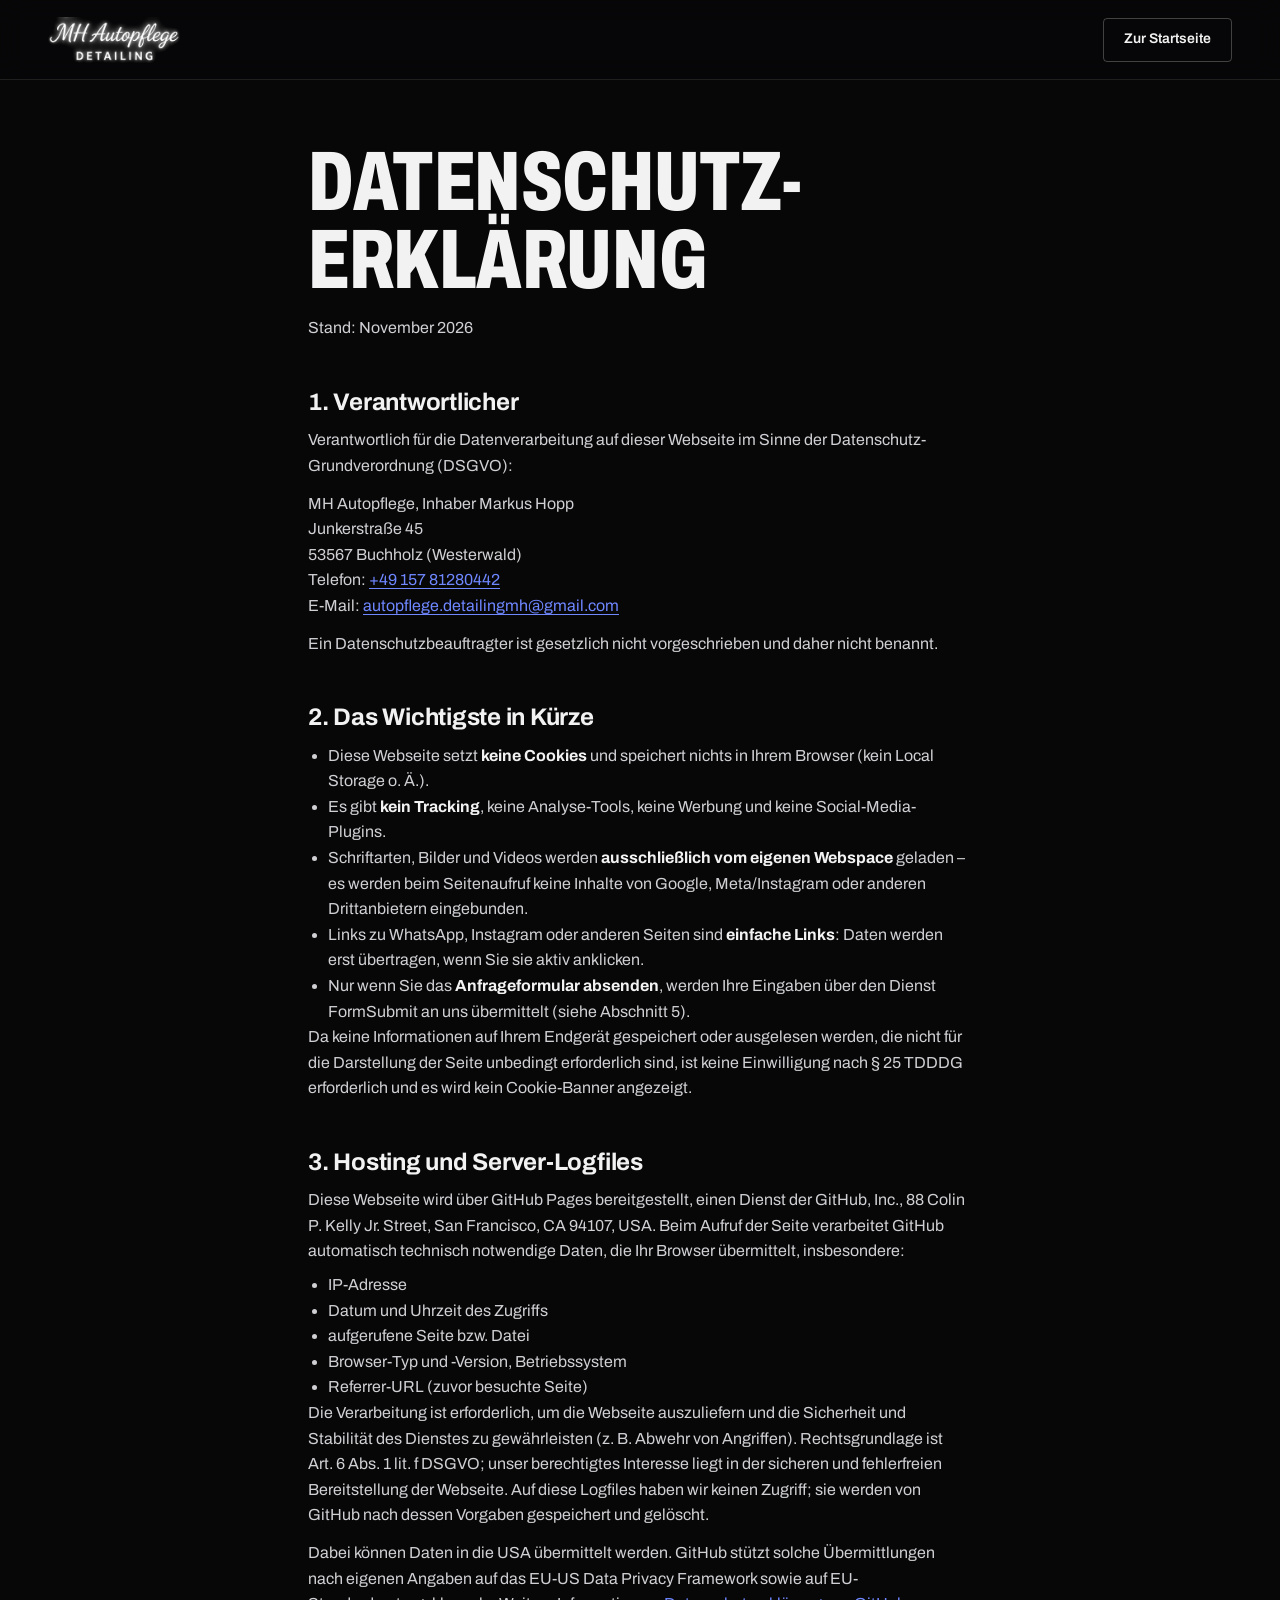
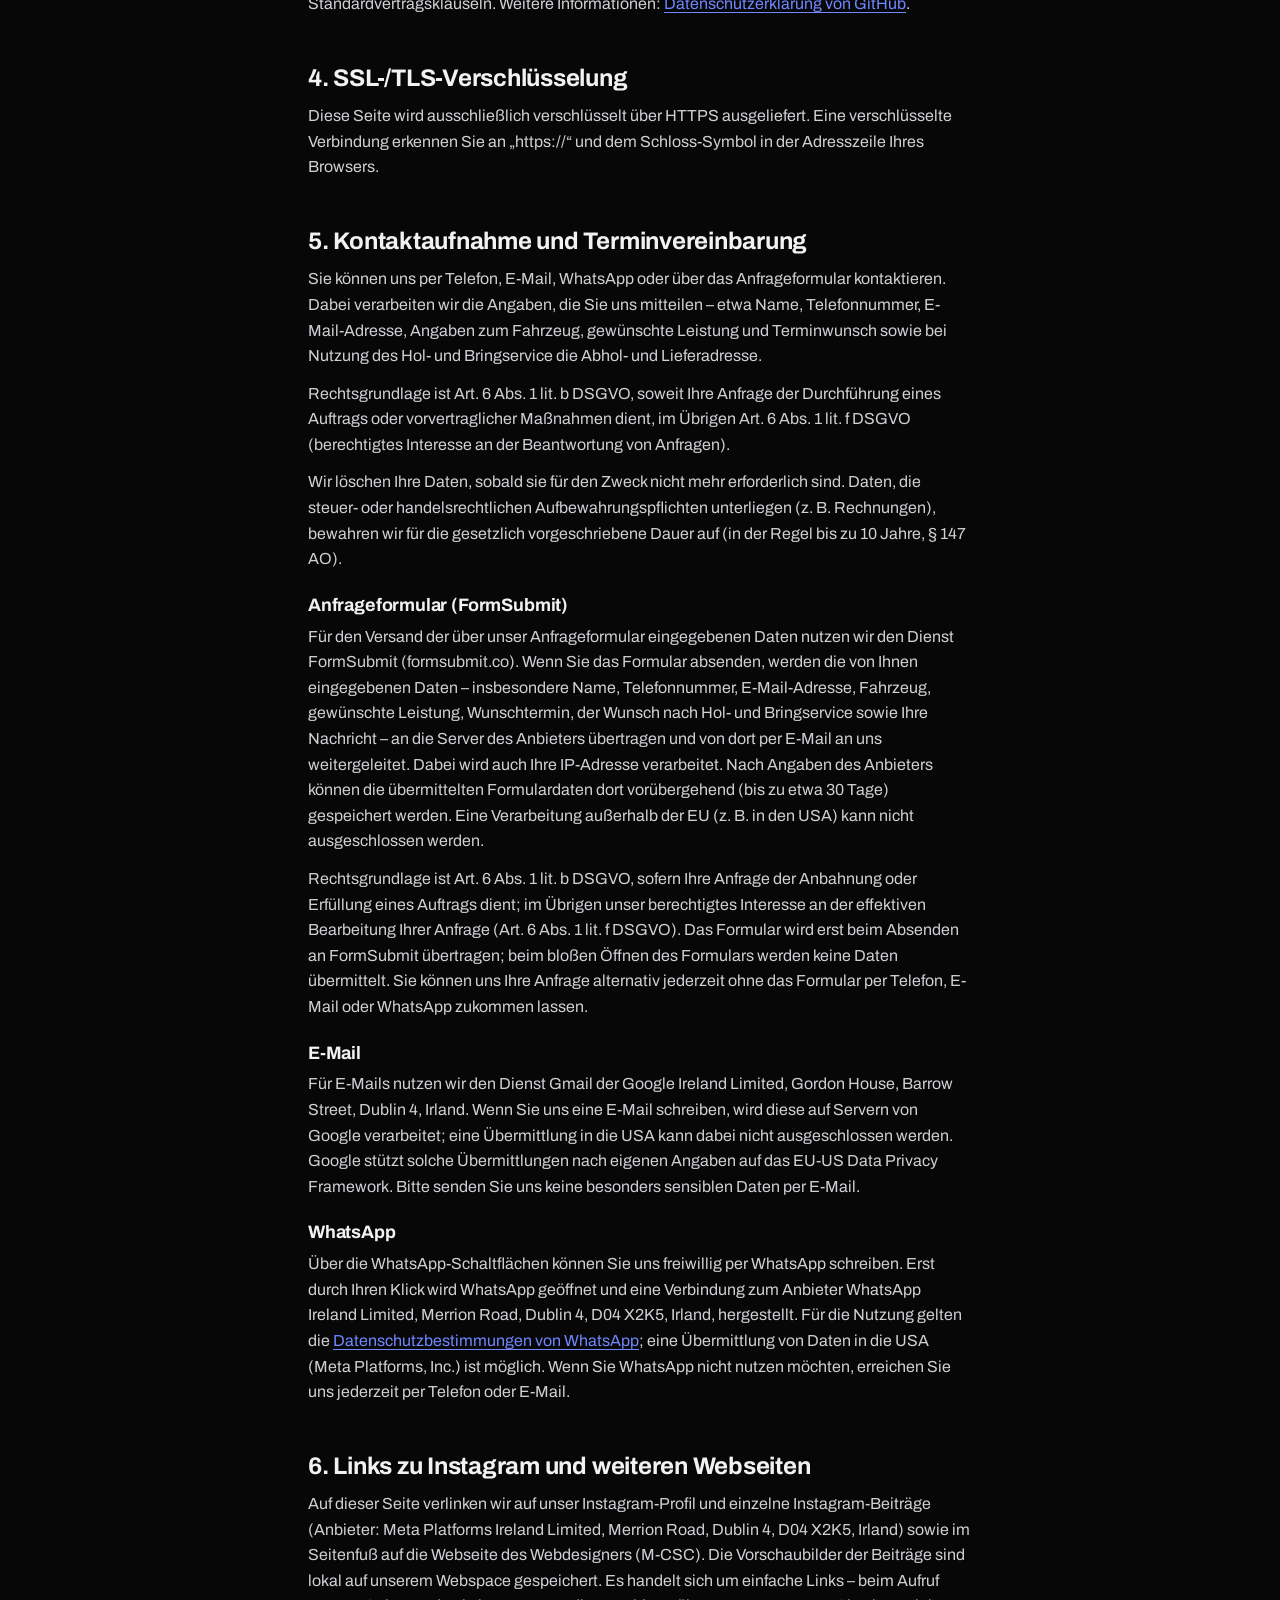
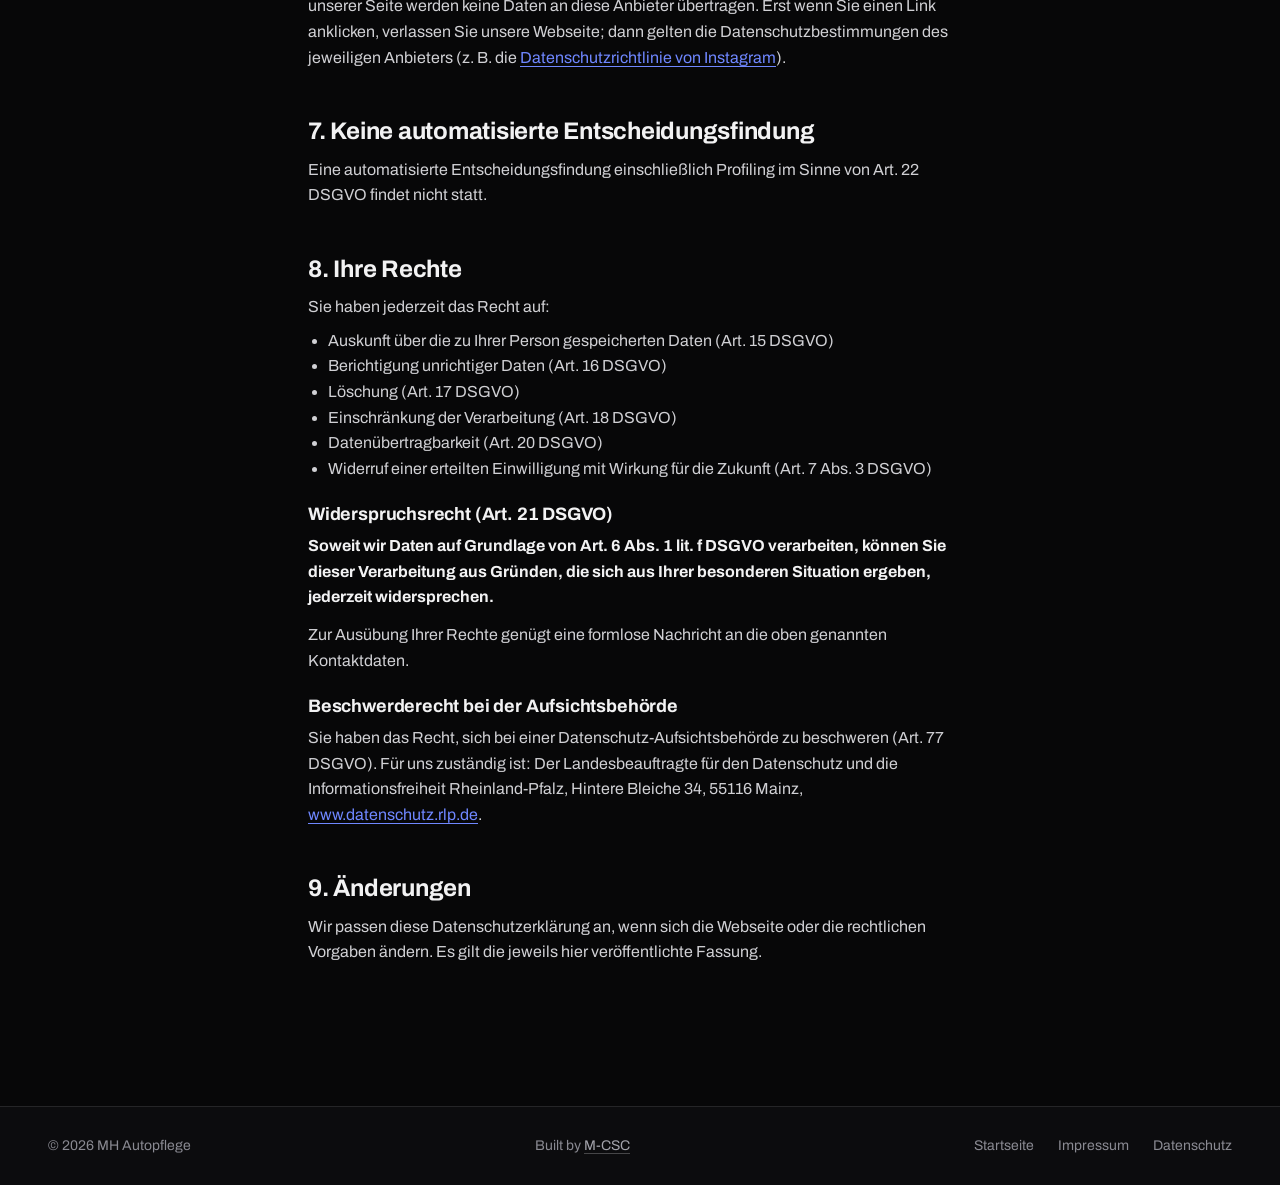
==== commit 7a35f40a: "Anfrageformular als Popup (FormSubmit), Kontaktdaten, Bildhöhen - Popup-Formular über alle "Termin v" ====
--- a/datenschutz.html
+++ b/datenschutz.html
@@ -3,7 +3,7 @@
 <head>
   <meta charset="utf-8">
   <meta name="viewport" content="width=device-width, initial-scale=1">
-  <meta http-equiv="Content-Security-Policy" content="default-src 'self'; img-src 'self' data:; media-src 'self'; font-src 'self'; style-src 'self'; script-src 'self'; object-src 'none'; base-uri 'self'; form-action 'self'">
+  <meta http-equiv="Content-Security-Policy" content="default-src 'self'; img-src 'self' data:; media-src 'self'; font-src 'self'; style-src 'self'; script-src 'self'; object-src 'none'; base-uri 'self'; form-action 'self' https://formsubmit.co">
   <meta name="referrer" content="strict-origin-when-cross-origin">
   <title>Datenschutz – MH Autopflege</title>
   <meta name="robots" content="noindex, follow">
@@ -43,6 +43,7 @@
         <li>Es gibt <strong>kein Tracking</strong>, keine Analyse-Tools, keine Werbung und keine Social-Media-Plugins.</li>
         <li>Schriftarten, Bilder und Videos werden <strong>ausschließlich vom eigenen Webspace</strong> geladen – es werden beim Seitenaufruf keine Inhalte von Google, Meta/Instagram oder anderen Drittanbietern eingebunden.</li>
         <li>Links zu WhatsApp, Instagram oder anderen Seiten sind <strong>einfache Links</strong>: Daten werden erst übertragen, wenn Sie sie aktiv anklicken.</li>
+        <li>Nur wenn Sie das <strong>Anfrageformular absenden</strong>, werden Ihre Eingaben über den Dienst FormSubmit an uns übermittelt (siehe Abschnitt 5).</li>
       </ul>
       <p>Da keine Informationen auf Ihrem Endgerät gespeichert oder ausgelesen werden, die nicht für die Darstellung der Seite unbedingt erforderlich sind, ist keine Einwilligung nach § 25 TDDDG erforderlich und es wird kein Cookie-Banner angezeigt.</p>
 
@@ -62,9 +63,13 @@
       <p>Diese Seite wird ausschließlich verschlüsselt über HTTPS ausgeliefert. Eine verschlüsselte Verbindung erkennen Sie an „https://“ und dem Schloss-Symbol in der Adresszeile Ihres Browsers.</p>
 
       <h2>5. Kontaktaufnahme und Terminvereinbarung</h2>
-      <p>Sie können uns per Telefon, E-Mail oder WhatsApp kontaktieren. Dabei verarbeiten wir die Angaben, die Sie uns mitteilen – etwa Name, Telefonnummer, E-Mail-Adresse, Angaben zum Fahrzeug, gewünschte Leistung und Terminwunsch sowie bei Nutzung des Hol- und Bringservice die Abhol- und Lieferadresse.</p>
+      <p>Sie können uns per Telefon, E-Mail, WhatsApp oder über das Anfrageformular kontaktieren. Dabei verarbeiten wir die Angaben, die Sie uns mitteilen – etwa Name, Telefonnummer, E-Mail-Adresse, Angaben zum Fahrzeug, gewünschte Leistung und Terminwunsch sowie bei Nutzung des Hol- und Bringservice die Abhol- und Lieferadresse.</p>
       <p>Rechtsgrundlage ist Art.&nbsp;6 Abs.&nbsp;1 lit.&nbsp;b DSGVO, soweit Ihre Anfrage der Durchführung eines Auftrags oder vorvertraglicher Maßnahmen dient, im Übrigen Art.&nbsp;6 Abs.&nbsp;1 lit.&nbsp;f DSGVO (berechtigtes Interesse an der Beantwortung von Anfragen).</p>
       <p>Wir löschen Ihre Daten, sobald sie für den Zweck nicht mehr erforderlich sind. Daten, die steuer- oder handelsrechtlichen Aufbewahrungspflichten unterliegen (z.&nbsp;B. Rechnungen), bewahren wir für die gesetzlich vorgeschriebene Dauer auf (in der Regel bis zu 10 Jahre, § 147 AO).</p>
+
+      <h3 id="kontaktformular">Anfrageformular (FormSubmit)</h3>
+      <p>Für den Versand der über unser Anfrageformular eingegebenen Daten nutzen wir den Dienst FormSubmit (formsubmit.co). Wenn Sie das Formular absenden, werden die von Ihnen eingegebenen Daten – insbesondere Name, Telefonnummer, E-Mail-Adresse, Fahrzeug, gewünschte Leistung, Wunschtermin, der Wunsch nach Hol- und Bringservice sowie Ihre Nachricht – an die Server des Anbieters übertragen und von dort per E-Mail an uns weitergeleitet. Dabei wird auch Ihre IP-Adresse verarbeitet. Nach Angaben des Anbieters können die übermittelten Formulardaten dort vorübergehend (bis zu etwa 30 Tage) gespeichert werden. Eine Verarbeitung außerhalb der EU (z.&nbsp;B. in den USA) kann nicht ausgeschlossen werden.</p>
+      <p>Rechtsgrundlage ist Art.&nbsp;6 Abs.&nbsp;1 lit.&nbsp;b DSGVO, sofern Ihre Anfrage der Anbahnung oder Erfüllung eines Auftrags dient; im Übrigen unser berechtigtes Interesse an der effektiven Bearbeitung Ihrer Anfrage (Art.&nbsp;6 Abs.&nbsp;1 lit.&nbsp;f DSGVO). Das Formular wird erst beim Absenden an FormSubmit übertragen; beim bloßen Öffnen des Formulars werden keine Daten übermittelt. Sie können uns Ihre Anfrage alternativ jederzeit ohne das Formular per Telefon, E-Mail oder WhatsApp zukommen lassen.</p>
 
       <h3>E-Mail</h3>
       <p>Für E-Mails nutzen wir den Dienst Gmail der Google Ireland Limited, Gordon House, Barrow Street, Dublin 4, Irland. Wenn Sie uns eine E-Mail schreiben, wird diese auf Servern von Google verarbeitet; eine Übermittlung in die USA kann dabei nicht ausgeschlossen werden. Google stützt solche Übermittlungen nach eigenen Angaben auf das EU-US Data Privacy Framework. Bitte senden Sie uns keine besonders sensiblen Daten per E-Mail.</p>
--- a/assets/css/style.css
+++ b/assets/css/style.css
@@ -603,6 +603,17 @@
 }
 .price-note { margin-top: var(--space-4); font-size: 0.9375rem; color: var(--color-text-subtle); max-width: 80ch; }
 
+/* Desktop: Bilder füllen die ganze Höhe neben der Preisliste (kein Leerraum) */
+@media (min-width: 901px) {
+  .panel { align-items: stretch; }
+  .mosaic { grid-auto-rows: minmax(0, 1fr); min-height: 440px; height: 100%; }
+  .mosaic .media img { position: absolute; inset: 0; } /* Bilder bestimmen die Höhe nicht mit */
+  .mosaic .media,
+  .mosaic--portrait .media,
+  .mosaic--single .media { aspect-ratio: auto; height: 100%; min-height: 0; }
+  .mosaic--portrait { grid-template-columns: 1fr; }
+}
+
 @media (max-width: 900px) {
   .panel { grid-template-columns: 1fr; }
   .mosaic--single .media { aspect-ratio: 16 / 10; }
@@ -938,6 +949,22 @@
 .contact__facts svg { width: 18px; height: 18px; color: var(--color-accent); }
 .contact__facts a { display: inline-flex; align-items: center; min-height: 44px; overflow-wrap: anywhere; transition: color var(--dur-fast); }
 .contact__facts a:hover { color: var(--color-text); }
+.contact__details {
+  display: grid;
+  grid-template-columns: repeat(2, minmax(0, 1fr));
+  gap: var(--space-3) var(--space-4);
+  margin: var(--space-5) 0 0;
+  padding-top: var(--space-4);
+  border-top: 1px solid var(--color-line);
+}
+.contact__details dt { margin-bottom: 4px; font-size: 0.8125rem; font-weight: 600; letter-spacing: 0.12em; text-transform: uppercase; color: var(--color-text-subtle); }
+.contact__details dd { margin: 0; color: var(--color-text); line-height: 1.55; overflow-wrap: anywhere; }
+.contact__details a { transition: color var(--dur-fast); }
+.contact__details dd > a { display: inline-flex; align-items: center; min-height: 44px; }
+.contact__details a:hover { color: var(--color-accent); }
+.contact__route { display: inline-flex; align-items: center; gap: 6px; min-height: 44px; color: var(--color-accent); font-weight: 600; }
+.contact__route svg { width: 16px; height: 16px; }
+@media (max-width: 560px) { .contact__details { grid-template-columns: 1fr; } }
 .contact__logo { justify-self: center; width: min(420px, 100%); height: auto; filter: drop-shadow(0 0 28px rgba(150, 170, 255, 0.18)); }
 
 @media (max-width: 900px) {
@@ -1017,6 +1044,8 @@
 .legal p + p { margin-top: 12px; }
 .legal ul { list-style: disc; padding-left: 20px; margin-top: 8px; }
 .legal a { color: var(--color-accent); text-decoration: underline; text-underline-offset: 3px; }
+.thanks .lead { margin-top: var(--space-2); }
+.thanks__actions { display: flex; flex-wrap: wrap; gap: 12px; margin-top: var(--space-5); }
 .legal__meta { margin-top: calc(var(--space-2) * -1); margin-bottom: var(--space-4); color: var(--color-text-subtle); }
 .legal strong { color: var(--color-text); }
 .legal .todo { padding: 1px 6px; border-radius: 2px; background: rgba(111, 135, 255, 0.16); color: #c6d0ff; }
@@ -1026,6 +1055,105 @@
   border-left: 2px solid var(--color-accent);
   background: var(--color-surface);
 }
+
+/* ---------- Anfrage-Popup ---------- */
+html.modal-open { overflow: hidden; }
+.modal {
+  width: min(680px, calc(100% - 32px));
+  max-width: none;
+  max-height: calc(100dvh - 48px);
+  padding: 0;
+  border: 1px solid var(--color-line-strong);
+  border-radius: 10px;
+  background: var(--color-bg-alt);
+  color: var(--color-text);
+  overflow: hidden;
+  box-shadow: 0 30px 80px rgba(0, 0, 0, 0.6);
+}
+.modal::backdrop { background: rgba(0, 0, 0, 0.72); backdrop-filter: blur(4px); }
+.modal[open] { animation: modal-in 320ms var(--ease-out); }
+.modal[open]::backdrop { animation: fade-in 320ms var(--ease-out); }
+@keyframes modal-in { from { opacity: 0; transform: translateY(16px) scale(0.98); } to { opacity: 1; transform: none; } }
+@keyframes fade-in { from { opacity: 0; } to { opacity: 1; } }
+.modal__scroll { max-height: calc(100dvh - 48px); overflow-y: auto; overscroll-behavior: contain; padding: clamp(24px, 4vw, 40px); }
+.modal__head { display: flex; align-items: flex-start; justify-content: space-between; gap: var(--space-3); margin-bottom: var(--space-4); }
+.modal__head .idx { margin-bottom: 12px; }
+.modal__lead { margin-top: 12px; color: var(--color-text-muted); max-width: 48ch; }
+.modal__close {
+  flex: none;
+  display: grid;
+  place-items: center;
+  width: 44px;
+  height: 44px;
+  border: 1px solid var(--color-line-strong);
+  border-radius: 50%;
+  background: transparent;
+  transition: border-color var(--dur-fast), background-color var(--dur-fast);
+}
+.modal__close:hover { border-color: var(--color-text); background: rgba(255, 255, 255, 0.05); }
+.modal__close svg { width: 20px; height: 20px; }
+.modal__done { padding: var(--space-2) 0; }
+.modal__done:focus { outline: none; }
+
+.form__grid { display: grid; grid-template-columns: repeat(2, minmax(0, 1fr)); gap: 18px var(--space-3); }
+.field { display: flex; flex-direction: column; gap: 6px; }
+.field--full { grid-column: 1 / -1; }
+.field label { font-size: 0.875rem; font-weight: 600; }
+.field label span[aria-hidden] { color: var(--color-accent); }
+.field__opt { margin-left: 4px; font-weight: 400; color: var(--color-text-subtle); }
+.field input,
+.field select,
+.field textarea {
+  width: 100%;
+  min-height: 52px;
+  padding: 0 14px;
+  border: 1px solid var(--color-line-strong);
+  border-radius: var(--radius);
+  background: var(--color-surface);
+  color: var(--color-text);
+  font: inherit;
+  font-size: 1rem; /* 16px: verhindert Zoom auf iOS */
+  transition: border-color var(--dur-fast), box-shadow var(--dur-fast);
+}
+.field textarea { min-height: 110px; padding: 12px 14px; resize: vertical; }
+.field select { appearance: none; padding-right: 40px; background-image: url("data:image/svg+xml,%3Csvg xmlns='http://www.w3.org/2000/svg' viewBox='0 0 24 24' fill='none' stroke='%23a3a3ab' stroke-width='2' stroke-linecap='round' stroke-linejoin='round'%3E%3Cpath d='m6 9 6 6 6-6'/%3E%3C/svg%3E"); background-repeat: no-repeat; background-position: right 14px center; background-size: 18px; }
+.field select option, .field select optgroup { background: var(--color-surface); color: var(--color-text); }
+.field input::placeholder, .field textarea::placeholder { color: var(--color-text-subtle); }
+.field input:focus, .field select:focus, .field textarea:focus { outline: none; border-color: var(--color-accent); box-shadow: 0 0 0 3px rgba(111, 135, 255, 0.25); }
+.field [aria-invalid="true"] { border-color: #ff7b7b; }
+.field__error { font-size: 0.8125rem; color: #ff9a9a; }
+.field--check { flex-direction: row; align-items: center; gap: 12px; min-height: 52px; align-self: end; }
+.field--check input { flex: none; width: 22px; min-height: 22px; height: 22px; padding: 0; accent-color: var(--color-accent); }
+.field--check label { font-weight: 500; cursor: pointer; }
+.form__honey { display: none !important; }
+.field--consent { gap: 4px; }
+.field--consent .field--check { align-self: stretch; min-height: 44px; align-items: flex-start; }
+.field--consent .field--check input { margin-top: 2px; }
+.field--consent label { font-size: 0.875rem; font-weight: 400; color: var(--color-text-muted); line-height: 1.5; }
+.field--consent label a { color: var(--color-text); text-decoration: underline; text-underline-offset: 3px; }
+.form__alt { margin-top: var(--space-2); font-size: 0.875rem; color: var(--color-text-subtle); }
+.form__alt a { color: var(--color-text-muted); text-decoration: underline; text-underline-offset: 3px; }
+.form__alt a:hover { color: var(--color-text); }
+.btn:disabled { opacity: 0.6; cursor: progress; }
+.form__note { margin-top: var(--space-3); font-size: 0.8125rem; line-height: 1.55; color: var(--color-text-subtle); }
+.form__note a { color: var(--color-text-muted); text-decoration: underline; text-underline-offset: 3px; }
+.form__actions { display: flex; flex-wrap: wrap; gap: 12px; margin-top: var(--space-3); }
+
+@media (max-width: 560px) {
+  .modal {
+    width: 100%;
+    max-height: 94dvh;
+    margin: auto 0 0;
+    border-radius: 14px 14px 0 0;
+    border-bottom: 0;
+  }
+  .modal[open] { animation: sheet-in 360ms var(--ease-out); }
+  .modal__scroll { max-height: 94dvh; padding: 22px 20px calc(24px + env(safe-area-inset-bottom)); }
+  .form__grid { grid-template-columns: 1fr; gap: 14px; }
+  .field--check { align-self: start; }
+  .form__actions .btn { flex: 1 1 100%; }
+}
+@keyframes sheet-in { from { transform: translateY(100%); } to { transform: none; } }
 
 /* ---------- Handy: Tabs kurz, Aktionsleiste ---------- */
 @media (max-width: 560px) {
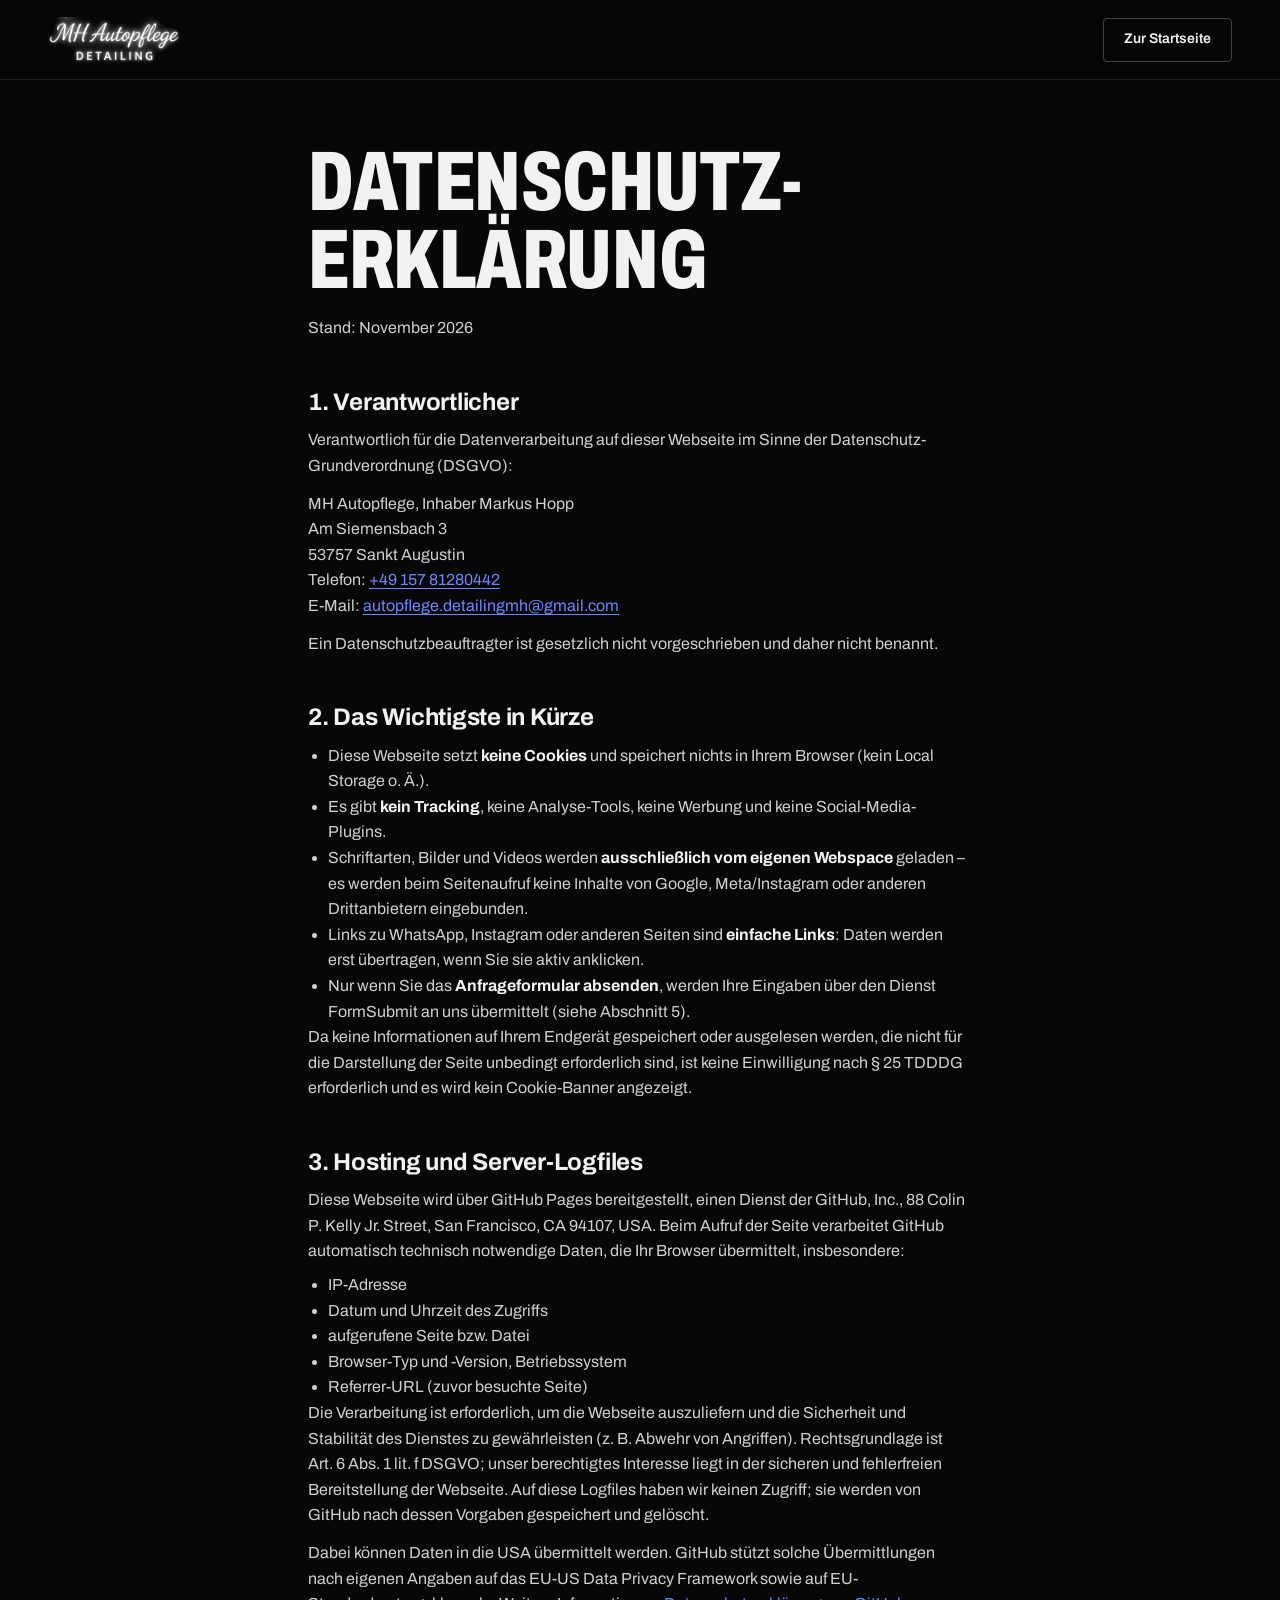
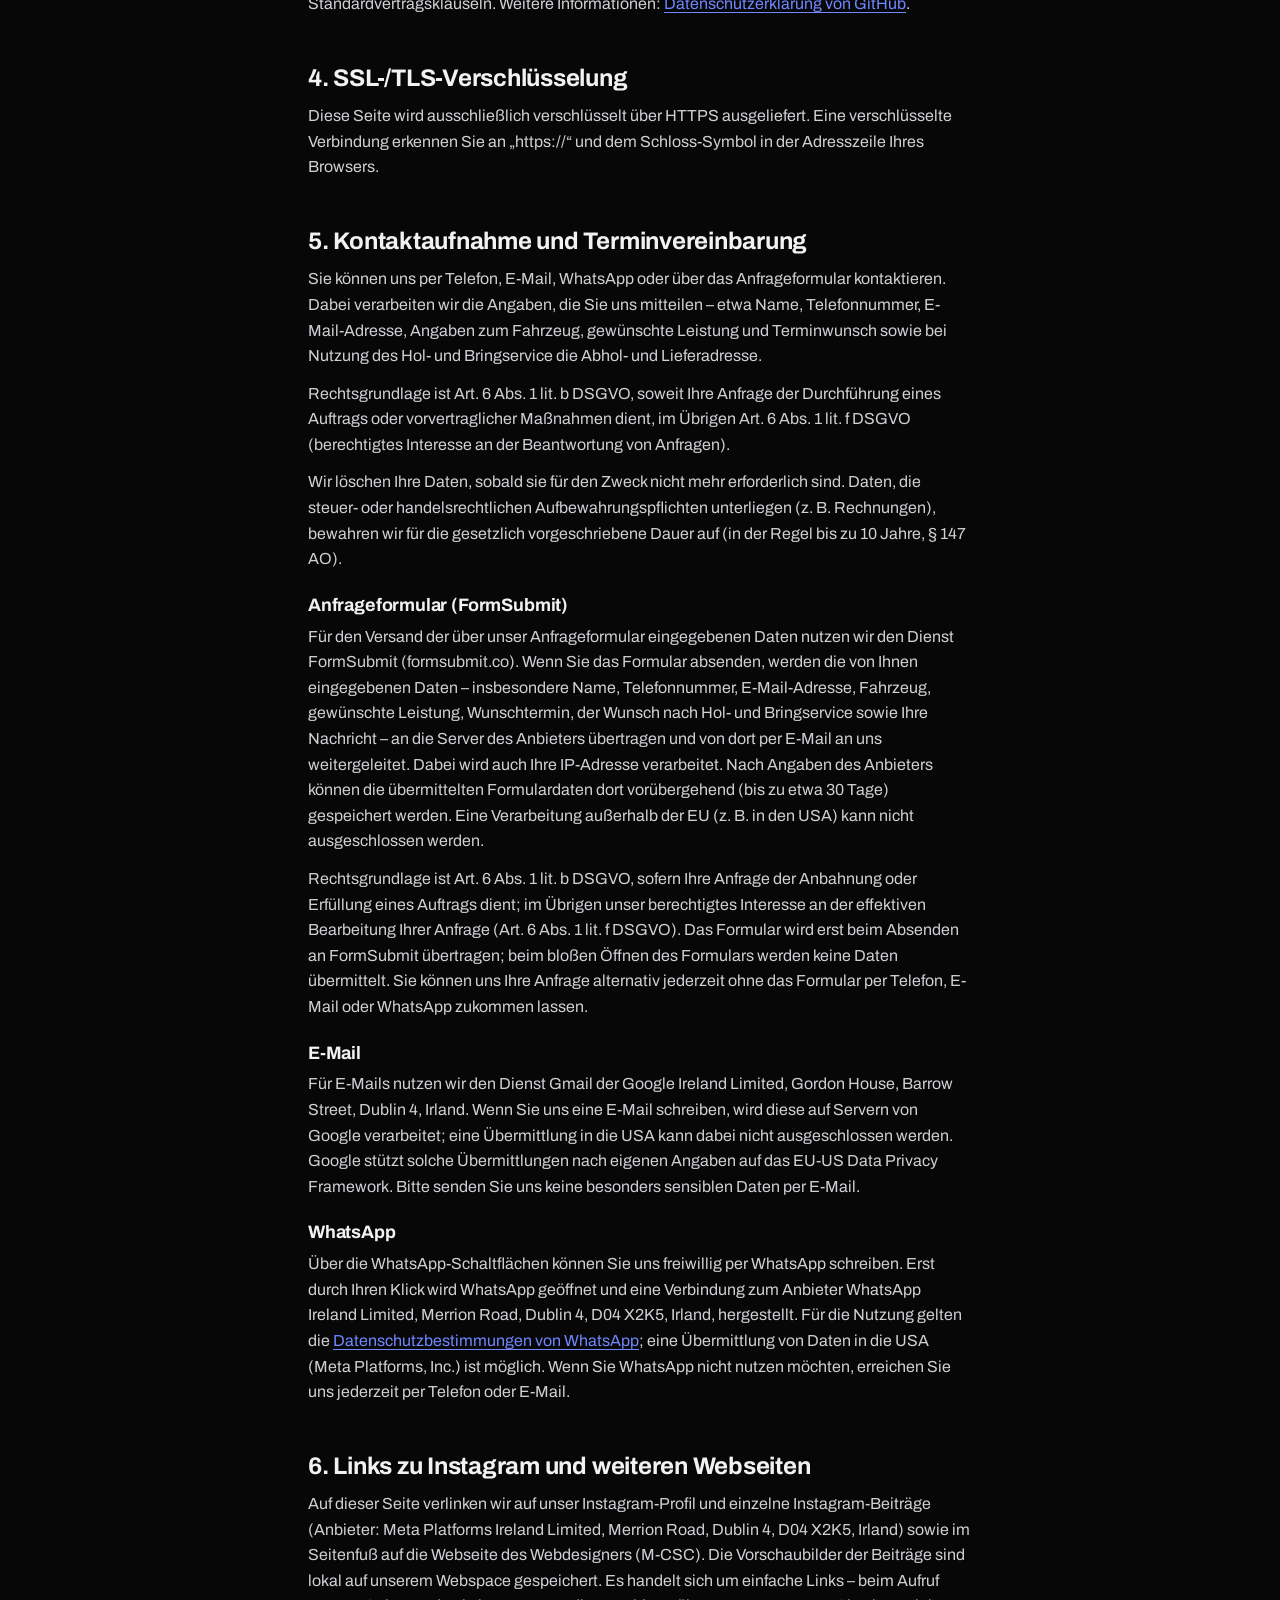
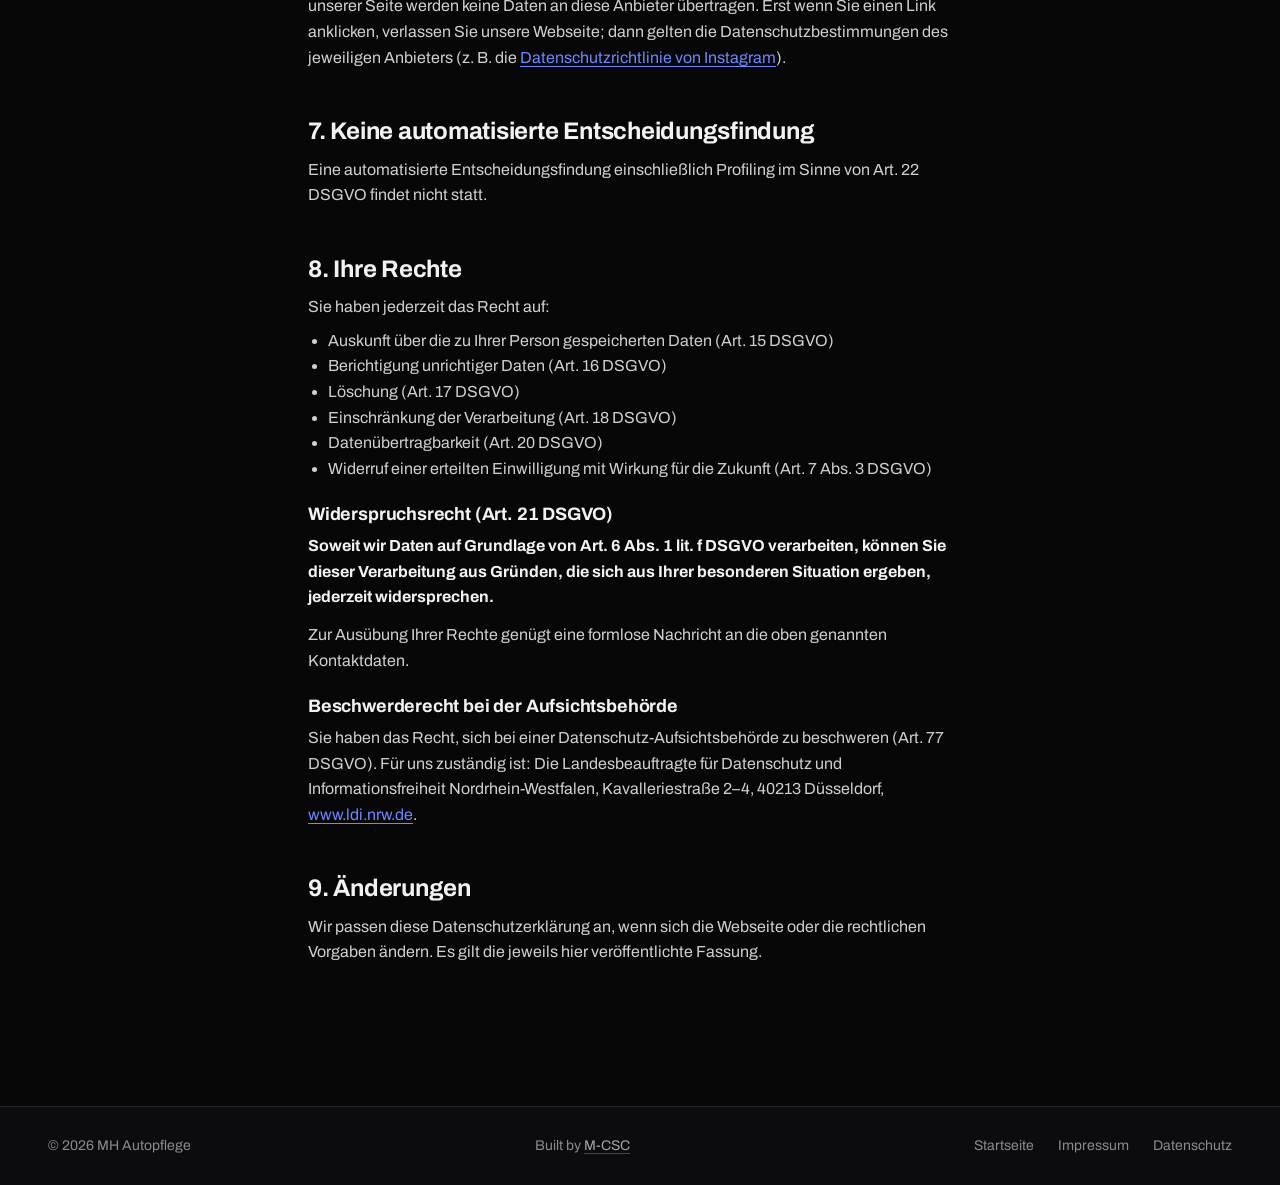
==== commit f28b161e: "Neue Adresse: Am Siemensbach 3, 53757 Sankt Augustin Kontaktbereich, Footer, "Route planen", Meta-Be" ====
--- a/datenschutz.html
+++ b/datenschutz.html
@@ -31,8 +31,8 @@
       <h2>1. Verantwortlicher</h2>
       <p>Verantwortlich für die Datenverarbeitung auf dieser Webseite im Sinne der Datenschutz-Grundverordnung (DSGVO):</p>
       <p>MH Autopflege, Inhaber Markus Hopp<br>
-      Junkerstraße 45<br>
-      53567 Buchholz (Westerwald)<br>
+      Am Siemensbach 3<br>
+      53757 Sankt Augustin<br>
       Telefon: <a href="tel:+4915781280442">+49 157 81280442</a><br>
       E-Mail: <a href="mailto:autopflege.detailingmh@gmail.com">autopflege.detailingmh@gmail.com</a></p>
       <p>Ein Datenschutzbeauftragter ist gesetzlich nicht vorgeschrieben und daher nicht benannt.</p>
@@ -98,7 +98,7 @@
       <p>Zur Ausübung Ihrer Rechte genügt eine formlose Nachricht an die oben genannten Kontaktdaten.</p>
 
       <h3>Beschwerderecht bei der Aufsichtsbehörde</h3>
-      <p>Sie haben das Recht, sich bei einer Datenschutz-Aufsichtsbehörde zu beschweren (Art.&nbsp;77 DSGVO). Für uns zuständig ist: Der Landesbeauftragte für den Datenschutz und die Informationsfreiheit Rheinland-Pfalz, Hintere Bleiche 34, 55116 Mainz, <a href="https://www.datenschutz.rlp.de" target="_blank" rel="noopener noreferrer">www.datenschutz.rlp.de</a>.</p>
+      <p>Sie haben das Recht, sich bei einer Datenschutz-Aufsichtsbehörde zu beschweren (Art.&nbsp;77 DSGVO). Für uns zuständig ist: Die Landesbeauftragte für Datenschutz und Informationsfreiheit Nordrhein-Westfalen, Kavalleriestraße 2–4, 40213 Düsseldorf, <a href="https://www.ldi.nrw.de" target="_blank" rel="noopener noreferrer">www.ldi.nrw.de</a>.</p>
 
       <h2>9. Änderungen</h2>
       <p>Wir passen diese Datenschutzerklärung an, wenn sich die Webseite oder die rechtlichen Vorgaben ändern. Es gilt die jeweils hier veröffentlichte Fassung.</p>
